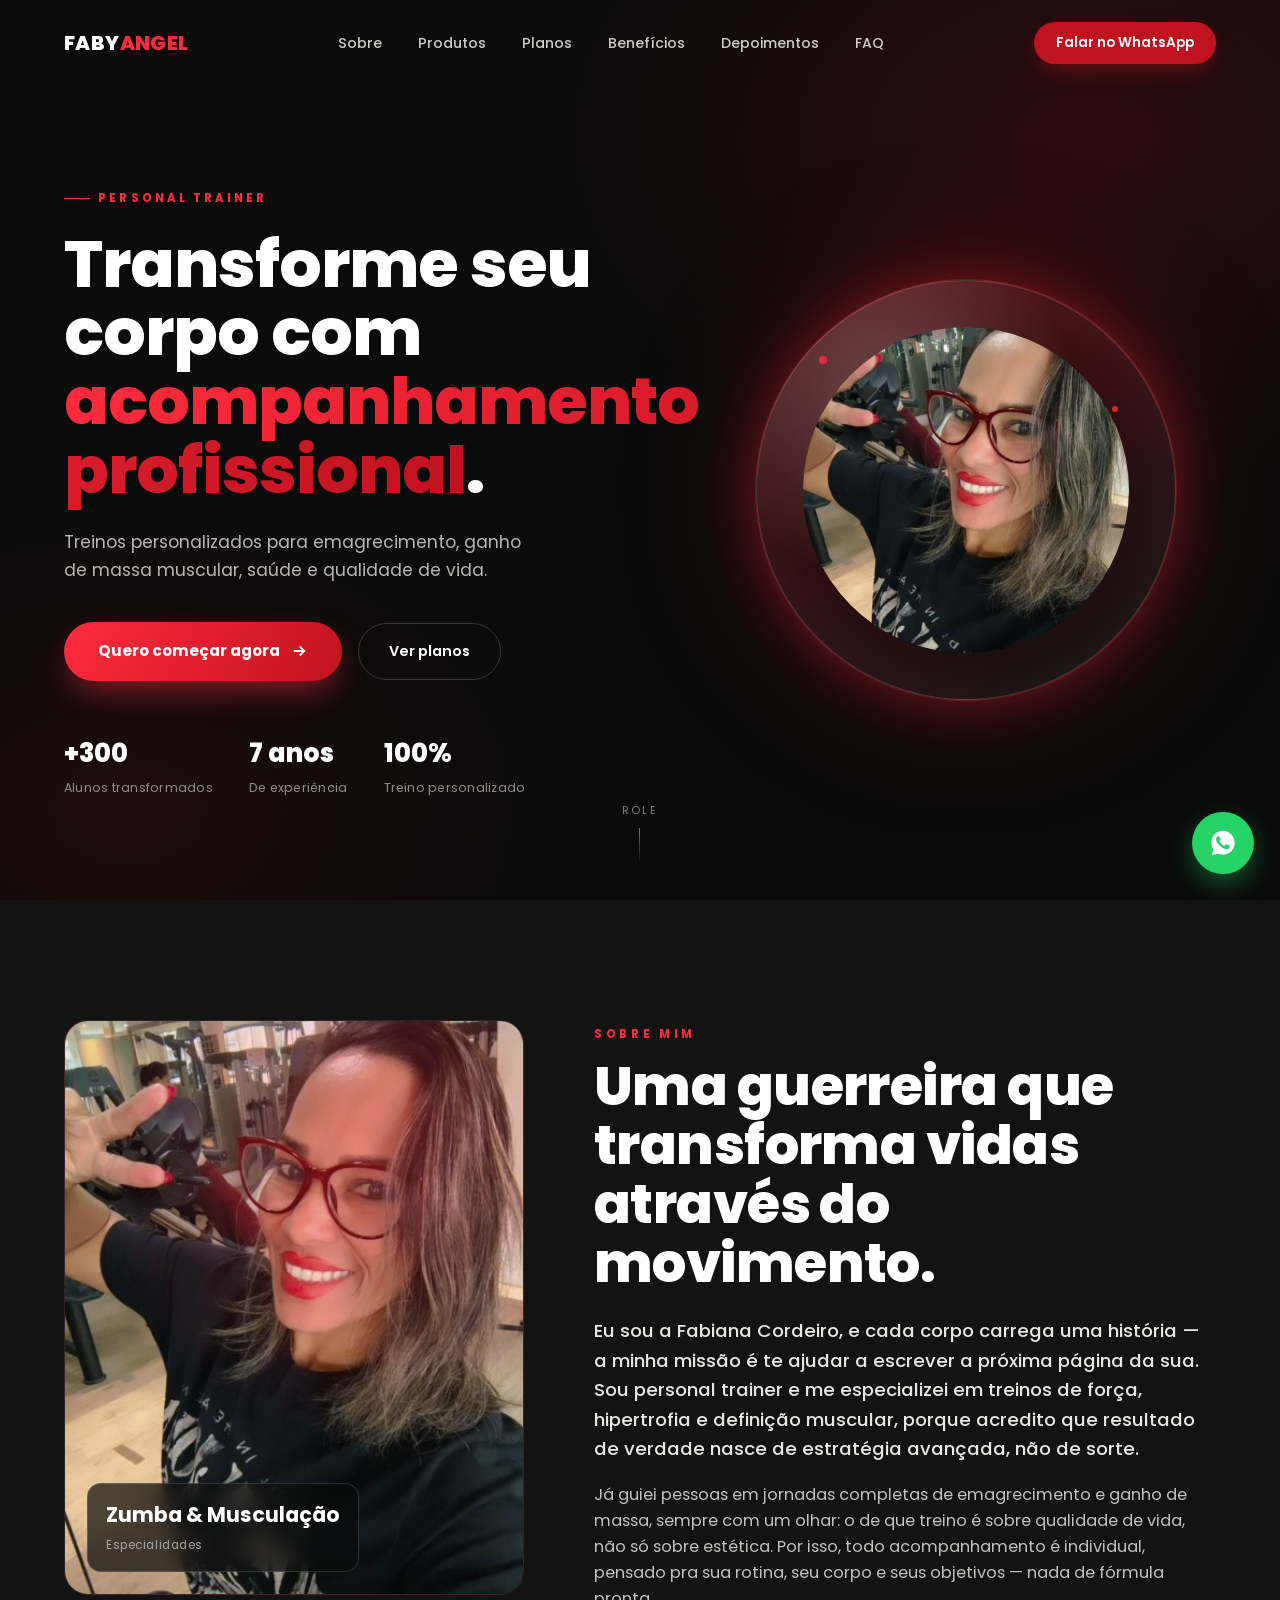
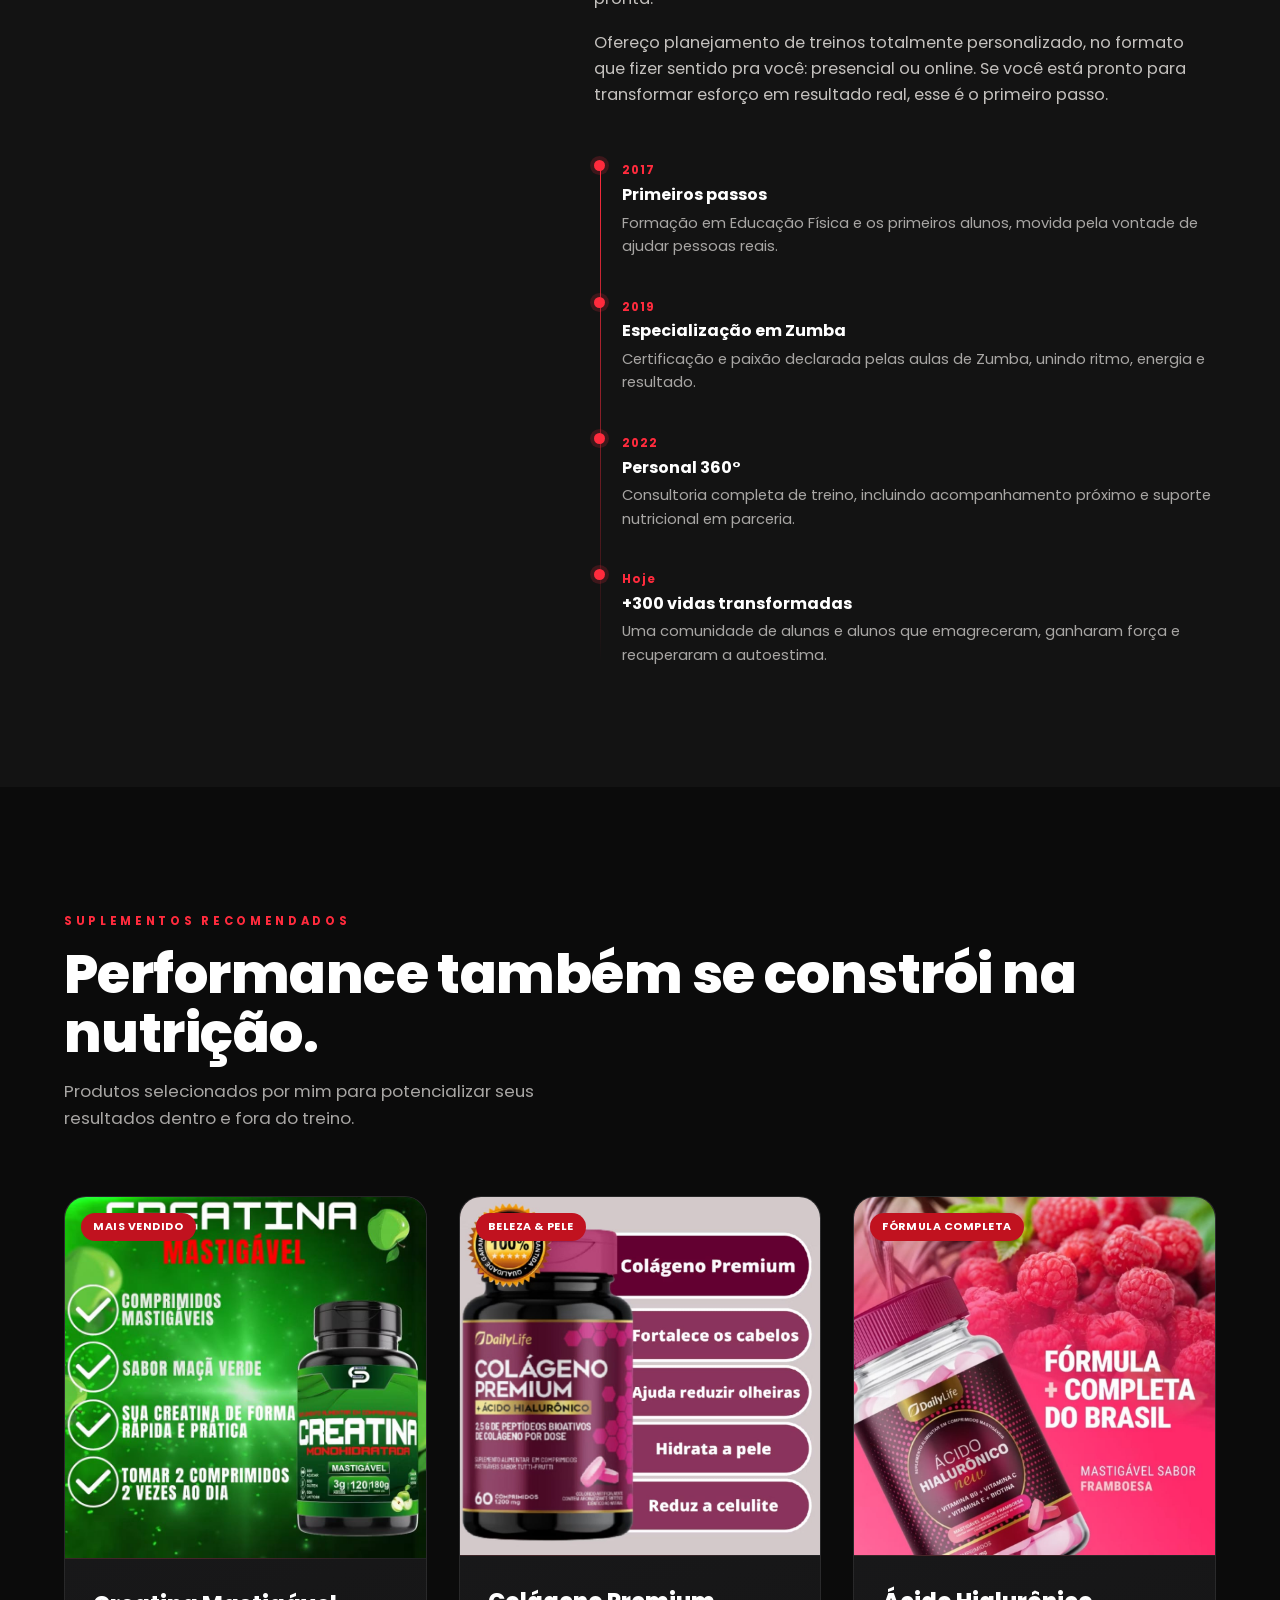
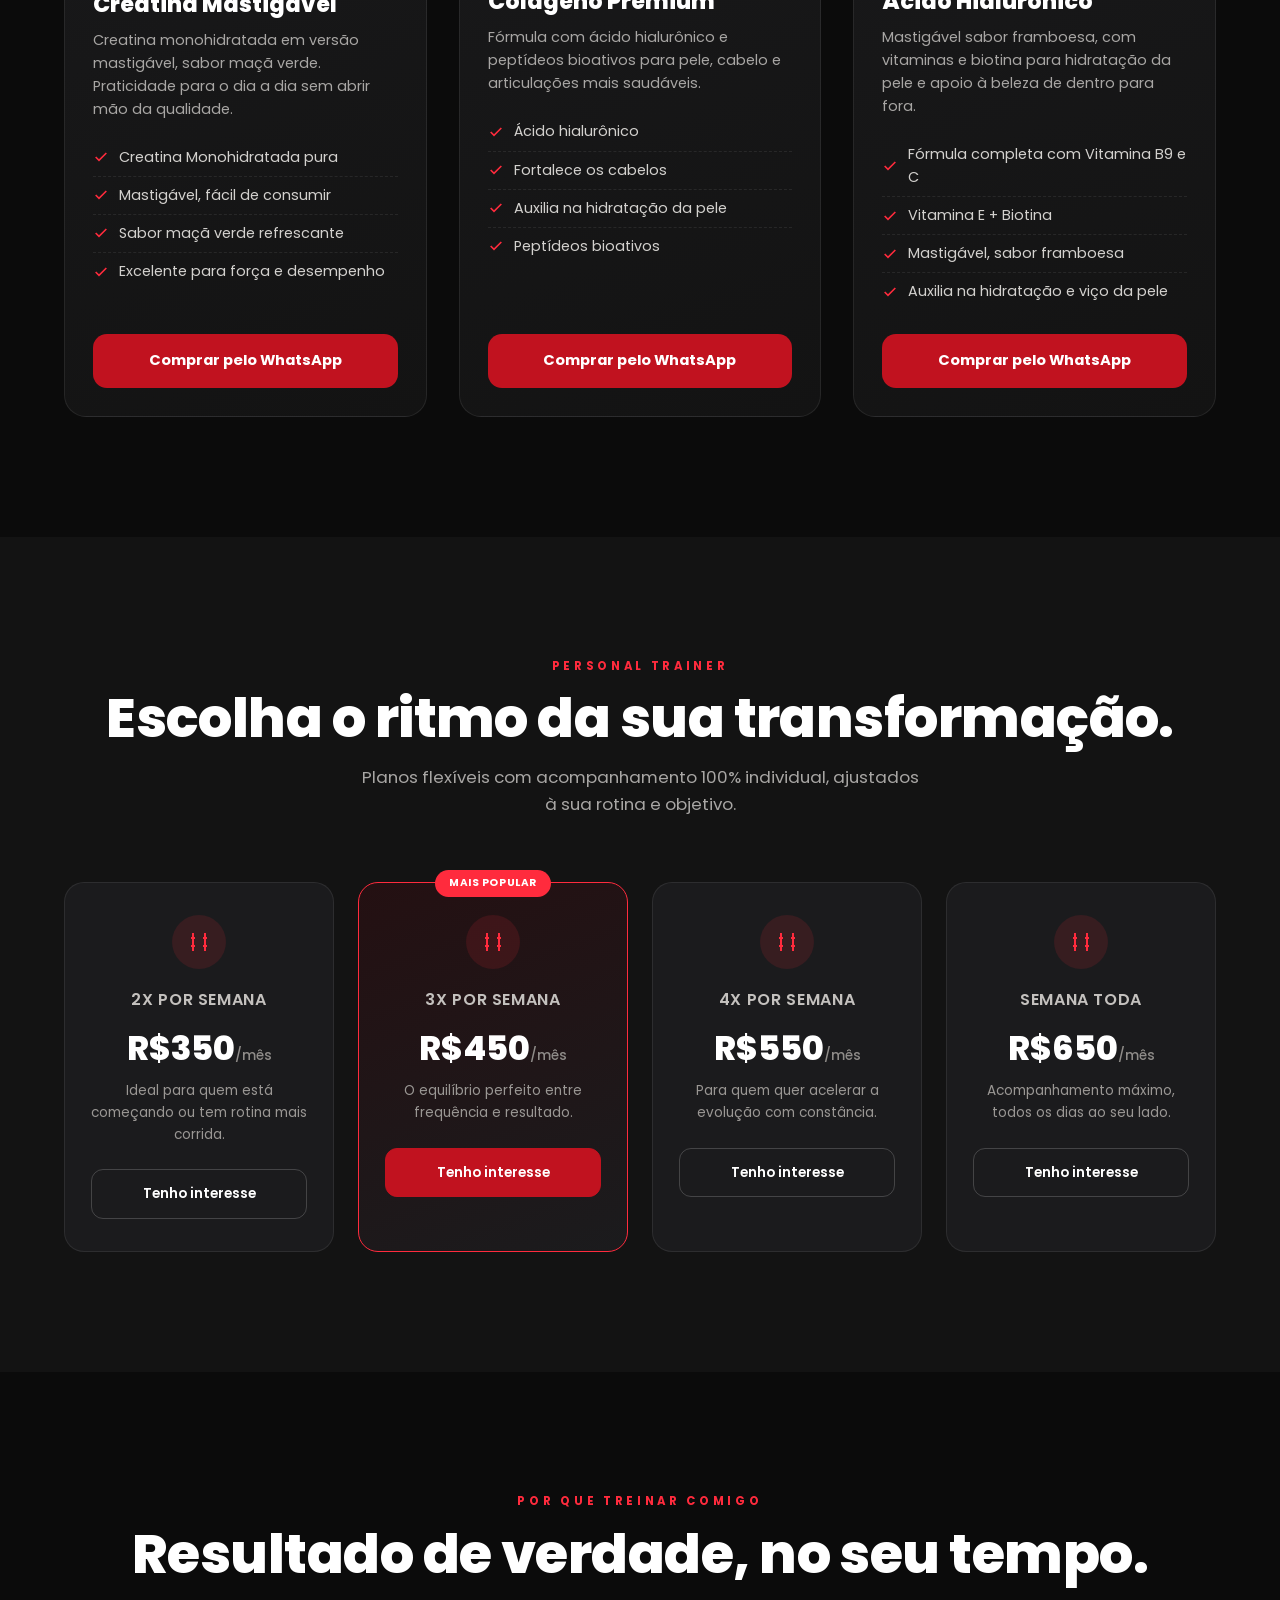
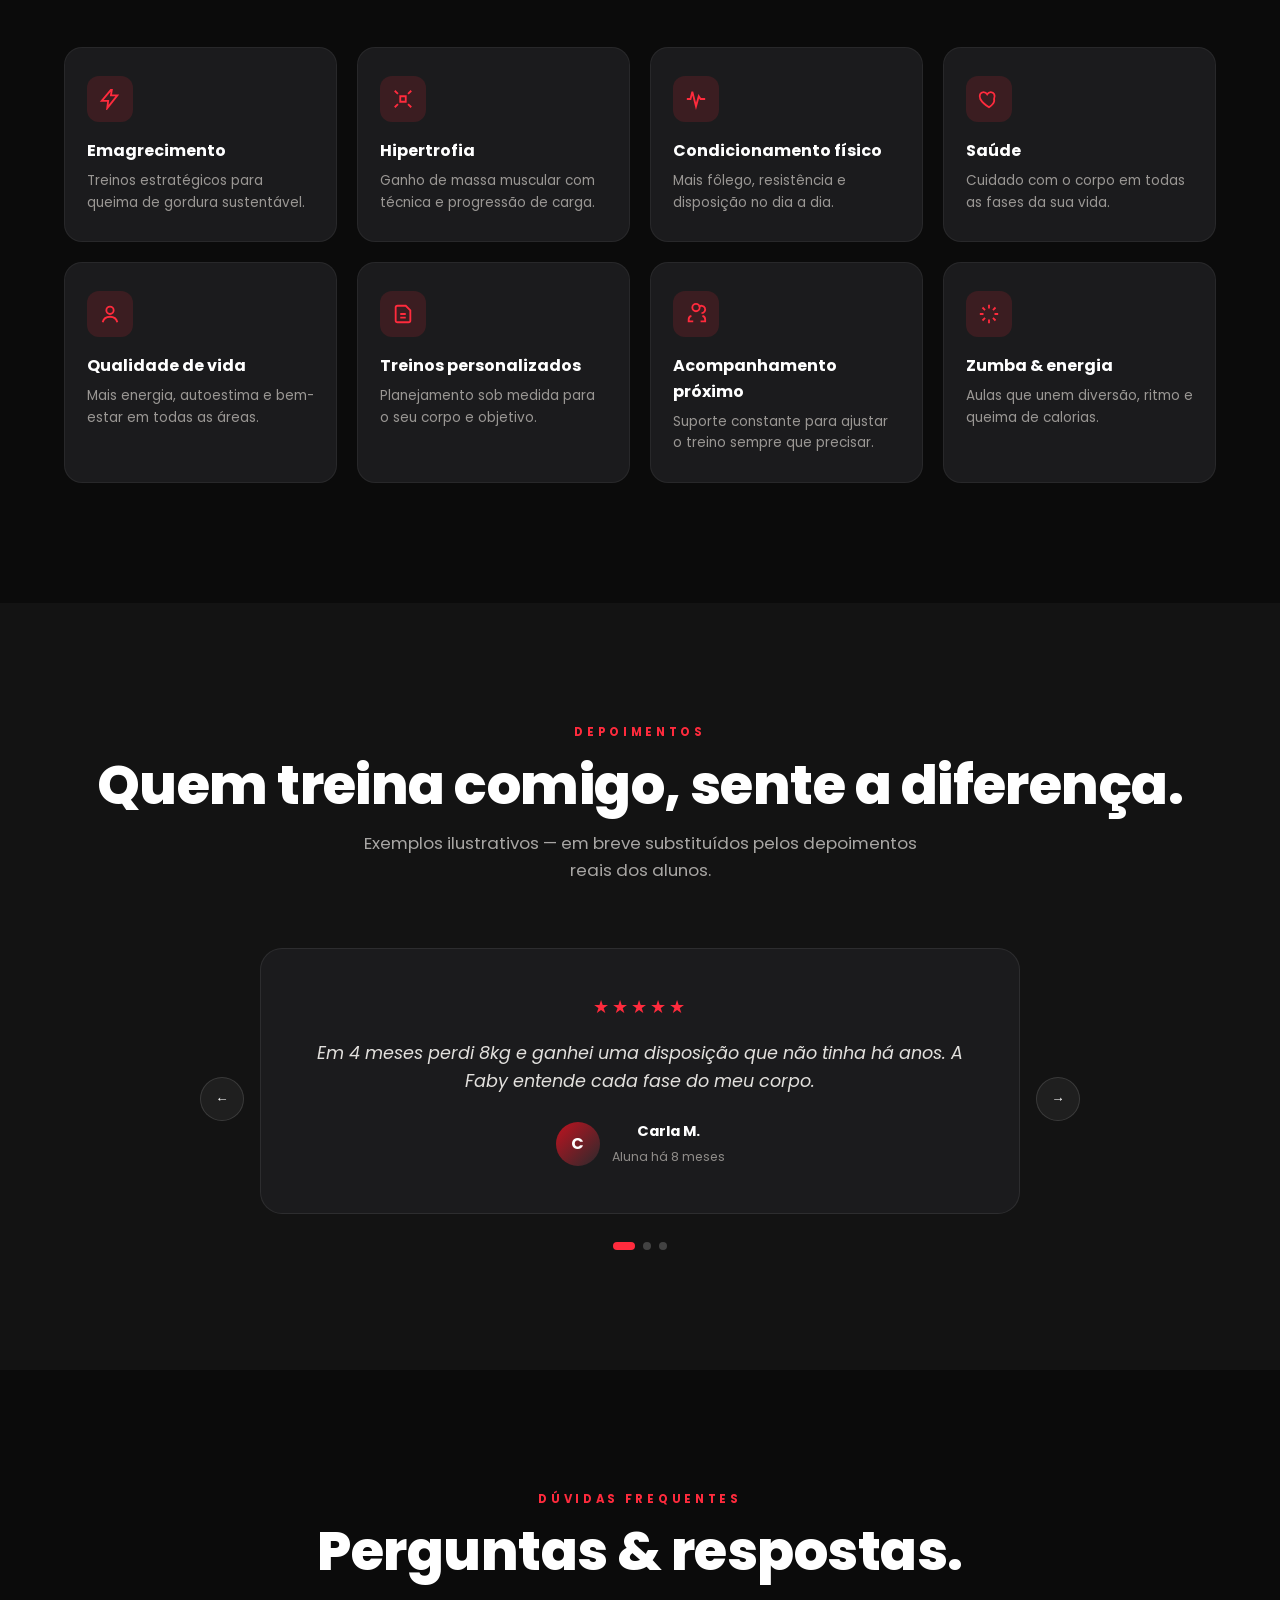
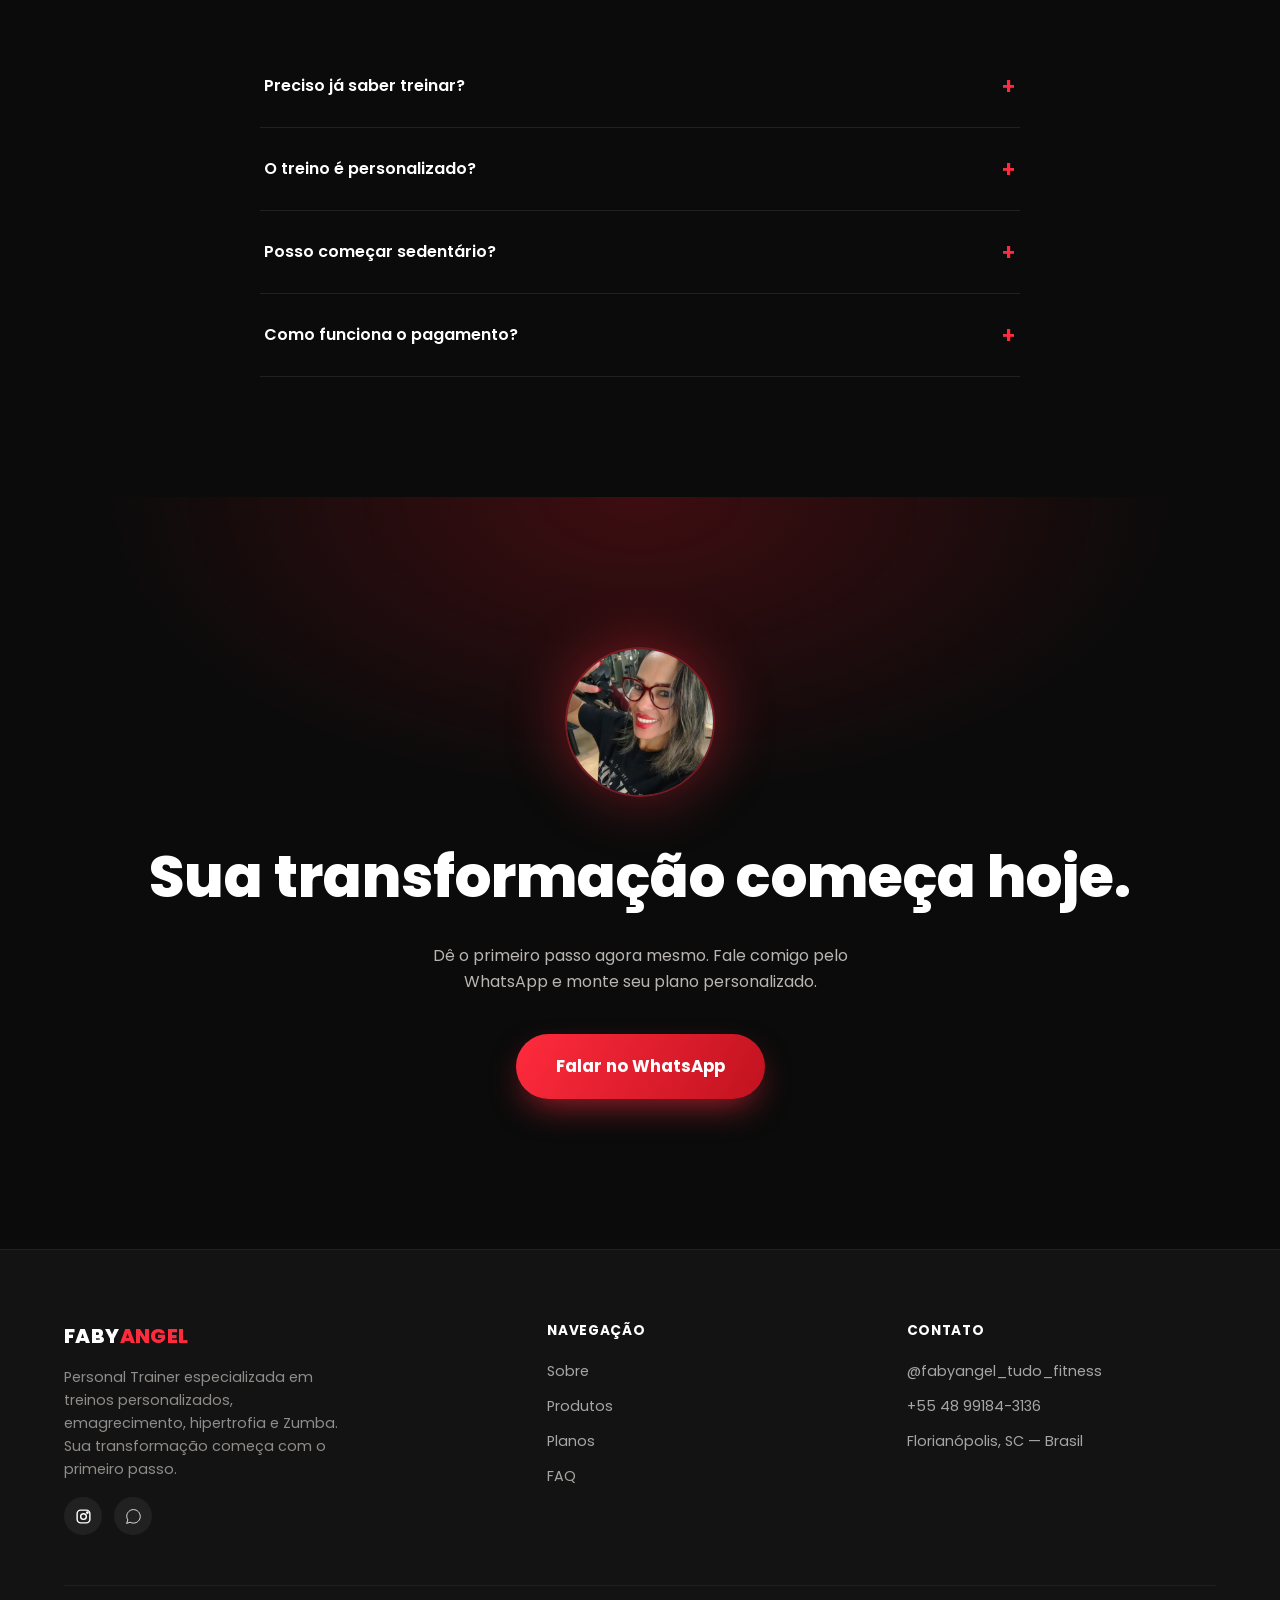
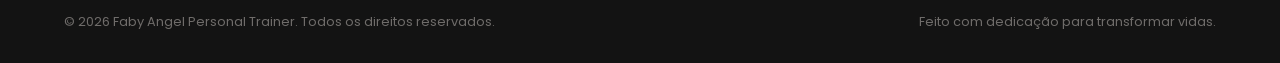
==== index.html @ 3c7a9e15 "terceira versão" ====
<!DOCTYPE html>
<html lang="pt-BR">
<head>
<meta charset="UTF-8">
<meta name="viewport" content="width=device-width, initial-scale=1.0">
<title>Faby Angel | Personal Trainer — Transforme seu corpo, transforme sua vida</title>
<meta name="description" content="Treinos personalizados para emagrecimento, hipertrofia, saúde e qualidade de vida com a Personal Trainer Faby Angel. Agende agora pelo WhatsApp.">

<!-- Open Graph -->
<meta property="og:type" content="website">
<meta property="og:title" content="Faby Angel | Personal Trainer">
<meta property="og:description" content="Treinos personalizados para emagrecimento, hipertrofia, saúde e qualidade de vida. Agende agora pelo WhatsApp.">
<meta property="og:image" content="">
<meta property="og:locale" content="pt_BR">

<!-- Schema.org -->
<script type="application/ld+json">
{
  "@context": "https://schema.org",
  "@type": "ExerciseGym",
  "name": "Faby Angel Personal Trainer",
  "description": "Treinos personalizados para emagrecimento, ganho de massa muscular, saúde e qualidade de vida.",
  "sameAs": ["https://www.instagram.com/fabyangel_tudo_fitness"],
  "telephone": "+5548991843136"
}
</script>

<link rel="preconnect" href="https://fonts.googleapis.com">
<link rel="preconnect" href="https://fonts.gstatic.com" crossorigin>
<link href="https://fonts.googleapis.com/css2?family=Poppins:ital,wght@0,300;0,400;0,500;0,600;0,700;0,800;0,900;1,600&display=swap" rel="stylesheet">

<link rel="stylesheet" href="style.css">
</head>
<body>

<div id="preloader">
  <div class="pre-mark">FABY<span>ANGEL</span></div>
  <div class="pre-bar"><i></i></div>
</div>

<header id="siteHeader">
  <div class="container">
    <nav>
      <a href="#home" class="logo">FABY<span>ANGEL</span></a>
      <div class="nav-links">
        <a href="#sobre">Sobre</a>
        <a href="#produtos">Produtos</a>
        <a href="#planos">Planos</a>
        <a href="#beneficios">Benefícios</a>
        <a href="#depoimentos">Depoimentos</a>
        <a href="#faq">FAQ</a>
      </div>
      <a href="#" class="nav-cta wa-link">Falar no WhatsApp</a>
      <button class="burger" id="burgerBtn"><div></div><div></div><div></div></button>
    </nav>
  </div>
</header>

<div class="menu-overlay" id="menuOverlay"></div>
<div class="mobile-menu" id="mobileMenu">
  <a href="#sobre">Sobre</a>
  <a href="#produtos">Produtos</a>
  <a href="#planos">Planos</a>
  <a href="#beneficios">Benefícios</a>
  <a href="#depoimentos">Depoimentos</a>
  <a href="#faq">FAQ</a>
  <a href="#" class="nav-cta wa-link" style="text-align:center;">Falar no WhatsApp</a>
</div>

<!-- HERO -->
<section class="hero" id="home">
  <div class="container hero-grid">
    <div>
      <span class="hero-eyebrow">Personal Trainer</span>
      <h1>Transforme seu corpo com <em>acompanhamento profissional</em>.</h1>
      <p class="lead">Treinos personalizados para emagrecimento, ganho de massa muscular, saúde e qualidade de vida.</p>
      <div class="hero-actions">
        <a href="#" class="btn-primary wa-link">
          Quero começar agora
          <svg width="18" height="18" viewBox="0 0 24 24" fill="none" stroke="currentColor" stroke-width="2.4"><path d="M5 12h14M13 6l6 6-6 6"/></svg>
        </a>
        <a href="#planos" class="btn-ghost">Ver planos</a>
      </div>
      <div class="hero-stats">
        <div><b>+300</b><span>Alunos transformados</span></div>
        <div><b>7 anos</b><span>De experiência</span></div>
        <div><b>100%</b><span>Treino personalizado</span></div>
      </div>
    </div>
    <div class="orb-wrap">
      <div class="orb" id="orb">
        <div class="orb-inner">
          <img src="images/fabyana-foto.png" alt="Faby Angel - Personal Trainer" class="orb-photo">
        </div>
        <div class="orb-particle" style="width:8px;height:8px;top:18%;left:15%;animation-delay:.2s;"></div>
        <div class="orb-particle" style="width:5px;height:5px;top:70%;left:80%;animation-delay:1s;"></div>
        <div class="orb-particle" style="width:6px;height:6px;top:30%;left:85%;animation-delay:1.8s;"></div>
      </div>
    </div>
  </div>
  <div class="scroll-cue"><span>Role</span><i></i></div>
</section>

<!-- SOBRE -->
<section class="about section" id="sobre">
  <div class="container about-grid">
    <div class="reveal">
      <div class="about-photo">
        <img src="images/fabyana-foto.png" alt="Faby Angel Personal Trainer" class="about-photo-img">
        <div class="about-badge"><b>Zumba & Musculação</b><span>Especialidades</span></div>
      </div>
    </div>
    <div class="reveal">
      <span class="eyebrow">Sobre mim</span>
      <h2 class="section-title" style="margin-bottom:24px;">Uma guerreira que transforma vidas através do movimento.</h2>
      <div class="about-text">
        <p>Eu sou a Fabiana Cordeiro, e cada corpo carrega uma história — a minha missão é te ajudar a escrever a próxima página da sua. Sou personal trainer e me especializei em treinos de força, hipertrofia e definição muscular, porque acredito que resultado de verdade nasce de estratégia avançada, não de sorte.</p>
        <p>Já guiei pessoas em jornadas completas de emagrecimento e ganho de massa, sempre com um olhar: o de que treino é sobre qualidade de vida, não só sobre estética. Por isso, todo acompanhamento é individual, pensado pra sua rotina, seu corpo e seus objetivos — nada de fórmula pronta.</p>
        <p>Ofereço planejamento de treinos totalmente personalizado, no formato que fizer sentido pra você: presencial ou online. Se você está pronto para transformar esforço em resultado real, esse é o primeiro passo.</p>
      </div>
      <div class="timeline">
        <div class="tl-item">
          <span class="tl-year">2017</span>
          <h4>Primeiros passos</h4>
          <p>Formação em Educação Física e os primeiros alunos, movida pela vontade de ajudar pessoas reais.</p>
        </div>
        <div class="tl-item">
          <span class="tl-year">2019</span>
          <h4>Especialização em Zumba</h4>
          <p>Certificação e paixão declarada pelas aulas de Zumba, unindo ritmo, energia e resultado.</p>
        </div>
        <div class="tl-item">
          <span class="tl-year">2022</span>
          <h4>Personal 360°</h4>
          <p>Consultoria completa de treino, incluindo acompanhamento próximo e suporte nutricional em parceria.</p>
        </div>
        <div class="tl-item">
          <span class="tl-year">Hoje</span>
          <h4>+300 vidas transformadas</h4>
          <p>Uma comunidade de alunas e alunos que emagreceram, ganharam força e recuperaram a autoestima.</p>
        </div>
      </div>
    </div>
  </div>
</section>

<!-- PRODUTOS -->
<section class="section" id="produtos">
  <div class="container">
    <div class="section-head reveal">
      <span class="eyebrow">Suplementos recomendados</span>
      <h2 class="section-title">Performance também se constrói na nutrição.</h2>
      <p class="section-sub">Produtos selecionados por mim para potencializar seus resultados dentro e fora do treino.</p>
    </div>
    <div class="products-grid">
      <div class="product-card reveal">
        <div class="product-media">
          <span class="product-tag">Mais vendido</span>
          <img src="images/creatina-mastigavel.jpg" alt="Creatina Mastigável sabor maçã verde" loading="lazy">
        </div>
        <div class="product-body">
          <h3>Creatina Mastigável</h3>
          <p class="desc">Creatina monohidratada em versão mastigável, sabor maçã verde. Praticidade para o dia a dia sem abrir mão da qualidade.</p>
          <ul class="benefit-list">
            <li><svg viewBox="0 0 24 24" fill="none" stroke-width="2.4"><path d="M20 6L9 17l-5-5"/></svg>Creatina Monohidratada pura</li>
            <li><svg viewBox="0 0 24 24" fill="none" stroke-width="2.4"><path d="M20 6L9 17l-5-5"/></svg>Mastigável, fácil de consumir</li>
            <li><svg viewBox="0 0 24 24" fill="none" stroke-width="2.4"><path d="M20 6L9 17l-5-5"/></svg>Sabor maçã verde refrescante</li>
            <li><svg viewBox="0 0 24 24" fill="none" stroke-width="2.4"><path d="M20 6L9 17l-5-5"/></svg>Excelente para força e desempenho</li>
          </ul>
          <a href="#" class="btn-block wa-link" data-msg="Olá! Gostaria de comprar a Creatina Mastigável. Pode me informar o valor?">Comprar pelo WhatsApp</a>
        </div>
      </div>
      <div class="product-card reveal">
        <div class="product-media">
          <span class="product-tag">Beleza & Pele</span>
          <img src="images/colageno-premium.jpg" alt="Colágeno Premium com ácido hialurônico" loading="lazy">
        </div>
        <div class="product-body">
          <h3>Colágeno Premium</h3>
          <p class="desc">Fórmula com ácido hialurônico e peptídeos bioativos para pele, cabelo e articulações mais saudáveis.</p>
          <ul class="benefit-list">
            <li><svg viewBox="0 0 24 24" fill="none" stroke-width="2.4"><path d="M20 6L9 17l-5-5"/></svg>Ácido hialurônico</li>
            <li><svg viewBox="0 0 24 24" fill="none" stroke-width="2.4"><path d="M20 6L9 17l-5-5"/></svg>Fortalece os cabelos</li>
            <li><svg viewBox="0 0 24 24" fill="none" stroke-width="2.4"><path d="M20 6L9 17l-5-5"/></svg>Auxilia na hidratação da pele</li>
            <li><svg viewBox="0 0 24 24" fill="none" stroke-width="2.4"><path d="M20 6L9 17l-5-5"/></svg>Peptídeos bioativos</li>
          </ul>
          <a href="#" class="btn-block wa-link" data-msg="Olá! Gostaria de comprar o Colágeno Premium. Pode me informar o valor?">Comprar pelo WhatsApp</a>
        </div>
      </div>
      <div class="product-card reveal">
        <div class="product-media">
          <span class="product-tag">Fórmula completa</span>
          <img src="images/acido-hialuronico.png" alt="Ácido Hialurônico mastigável sabor framboesa" loading="lazy">
        </div>
        <div class="product-body">
          <h3>Ácido Hialurônico</h3>
          <p class="desc">Mastigável sabor framboesa, com vitaminas e biotina para hidratação da pele e apoio à beleza de dentro para fora.</p>
          <ul class="benefit-list">
            <li><svg viewBox="0 0 24 24" fill="none" stroke-width="2.4"><path d="M20 6L9 17l-5-5"/></svg>Fórmula completa com Vitamina B9 e C</li>
            <li><svg viewBox="0 0 24 24" fill="none" stroke-width="2.4"><path d="M20 6L9 17l-5-5"/></svg>Vitamina E + Biotina</li>
            <li><svg viewBox="0 0 24 24" fill="none" stroke-width="2.4"><path d="M20 6L9 17l-5-5"/></svg>Mastigável, sabor framboesa</li>
            <li><svg viewBox="0 0 24 24" fill="none" stroke-width="2.4"><path d="M20 6L9 17l-5-5"/></svg>Auxilia na hidratação e viço da pele</li>
          </ul>
          <a href="#" class="btn-block wa-link" data-msg="Olá! Gostaria de comprar o Ácido Hialurônico. Pode me informar o valor?">Comprar pelo WhatsApp</a>
        </div>
      </div>
    </div>
  </div>
</section>

<!-- PLANOS -->
<section class="plans section" id="planos">
  <div class="container">
    <div class="section-head center reveal">
      <span class="eyebrow">Personal Trainer</span>
      <h2 class="section-title">Escolha o ritmo da sua transformação.</h2>
      <p class="section-sub">Planos flexíveis com acompanhamento 100% individual, ajustados à sua rotina e objetivo.</p>
    </div>
    <div class="plans-grid">
      <div class="plan-card reveal">
        <div class="plan-icon"><svg viewBox="0 0 24 24" fill="none" stroke-width="2"><path d="M6 3v18M18 3v18M4 8h4M4 16h4M16 8h4M16 16h4"/></svg></div>
        <h4>2x por semana</h4>
        <div class="plan-price">R$350<span>/mês</span></div>
        <p class="plan-desc">Ideal para quem está começando ou tem rotina mais corrida.</p>
        <a href="#" class="plan-btn wa-link" data-msg="Olá! Gostaria de saber mais sobre o plano de Personal 2x por semana.">Tenho interesse</a>
      </div>
      <div class="plan-card featured reveal">
        <span class="plan-badge">Mais popular</span>
        <div class="plan-icon"><svg viewBox="0 0 24 24" fill="none" stroke-width="2"><path d="M6 3v18M18 3v18M4 8h4M4 16h4M16 8h4M16 16h4"/></svg></div>
        <h4>3x por semana</h4>
        <div class="plan-price">R$450<span>/mês</span></div>
        <p class="plan-desc">O equilíbrio perfeito entre frequência e resultado.</p>
        <a href="#" class="plan-btn wa-link" data-msg="Olá! Gostaria de saber mais sobre o plano de Personal 3x por semana.">Tenho interesse</a>
      </div>
      <div class="plan-card reveal">
        <div class="plan-icon"><svg viewBox="0 0 24 24" fill="none" stroke-width="2"><path d="M6 3v18M18 3v18M4 8h4M4 16h4M16 8h4M16 16h4"/></svg></div>
        <h4>4x por semana</h4>
        <div class="plan-price">R$550<span>/mês</span></div>
        <p class="plan-desc">Para quem quer acelerar a evolução com constância.</p>
        <a href="#" class="plan-btn wa-link" data-msg="Olá! Gostaria de saber mais sobre o plano de Personal 4x por semana.">Tenho interesse</a>
      </div>
      <div class="plan-card reveal">
        <div class="plan-icon"><svg viewBox="0 0 24 24" fill="none" stroke-width="2"><path d="M6 3v18M18 3v18M4 8h4M4 16h4M16 8h4M16 16h4"/></svg></div>
        <h4>Semana toda</h4>
        <div class="plan-price">R$650<span>/mês</span></div>
        <p class="plan-desc">Acompanhamento máximo, todos os dias ao seu lado.</p>
        <a href="#" class="plan-btn wa-link" data-msg="Olá! Gostaria de saber mais sobre o plano de Personal para a semana toda.">Tenho interesse</a>
      </div>
    </div>
  </div>
</section>

<!-- BENEFICIOS -->
<section class="section" id="beneficios">
  <div class="container">
    <div class="section-head center reveal">
      <span class="eyebrow">Por que treinar comigo</span>
      <h2 class="section-title">Resultado de verdade, no seu tempo.</h2>
    </div>
    <div class="benefits-grid">
      <div class="benefit-tile reveal">
        <div class="ic"><svg viewBox="0 0 24 24" fill="none" stroke-width="2"><path d="M13 2 3 14h7l-1 8 11-14h-7l1-6Z"/></svg></div>
        <h4>Emagrecimento</h4>
        <p>Treinos estratégicos para queima de gordura sustentável.</p>
      </div>
      <div class="benefit-tile reveal">
        <div class="ic"><svg viewBox="0 0 24 24" fill="none" stroke-width="2"><path d="M6.5 6.5 3 3M17.5 6.5 21 3M6.5 17.5 3 21M17.5 17.5 21 21M9 9h6v6H9z"/></svg></div>
        <h4>Hipertrofia</h4>
        <p>Ganho de massa muscular com técnica e progressão de carga.</p>
      </div>
      <div class="benefit-tile reveal">
        <div class="ic"><svg viewBox="0 0 24 24" fill="none" stroke-width="2"><path d="M2 12h4l2-8 4 16 3-11 2 3h5"/></svg></div>
        <h4>Condicionamento físico</h4>
        <p>Mais fôlego, resistência e disposição no dia a dia.</p>
      </div>
      <div class="benefit-tile reveal">
        <div class="ic"><svg viewBox="0 0 24 24" fill="none" stroke-width="2"><path d="M12 21s-7-4.35-9.5-9C.8 8.1 2.6 4.5 6 4.5c2 0 3.3 1.2 4 2.3.7-1.1 2-2.3 4-2.3 3.4 0 5.2 3.6 3.5 7.5C19 16.65 12 21 12 21Z"/></svg></div>
        <h4>Saúde</h4>
        <p>Cuidado com o corpo em todas as fases da sua vida.</p>
      </div>
      <div class="benefit-tile reveal">
        <div class="ic"><svg viewBox="0 0 24 24" fill="none" stroke-width="2"><circle cx="12" cy="8" r="4"/><path d="M4 21c1-4 4-6 8-6s7 2 8 6"/></svg></div>
        <h4>Qualidade de vida</h4>
        <p>Mais energia, autoestima e bem-estar em todas as áreas.</p>
      </div>
      <div class="benefit-tile reveal">
        <div class="ic"><svg viewBox="0 0 24 24" fill="none" stroke-width="2"><path d="M4 19V5a2 2 0 0 1 2-2h9l5 5v11a2 2 0 0 1-2 2H6a2 2 0 0 1-2-2Z"/><path d="M9 12h6M9 16h6"/></svg></div>
        <h4>Treinos personalizados</h4>
        <p>Planejamento sob medida para o seu corpo e objetivo.</p>
      </div>
      <div class="benefit-tile reveal">
        <div class="ic"><svg viewBox="0 0 24 24" fill="none" stroke-width="2"><path d="M17 20h5v-2a4 4 0 0 0-3-3.87M9 20H4v-2a4 4 0 0 1 3-3.87m5-5.13a4 4 0 1 0 0-8 4 4 0 0 0 0 8Zm6 2a4 4 0 1 0-3-6.65"/></svg></div>
        <h4>Acompanhamento próximo</h4>
        <p>Suporte constante para ajustar o treino sempre que precisar.</p>
      </div>
      <div class="benefit-tile reveal">
        <div class="ic"><svg viewBox="0 0 24 24" fill="none" stroke-width="2"><path d="M12 2v4M12 18v4M4.9 4.9l2.8 2.8M16.3 16.3l2.8 2.8M2 12h4M18 12h4M4.9 19.1l2.8-2.8M16.3 7.7l2.8-2.8"/></svg></div>
        <h4>Zumba & energia</h4>
        <p>Aulas que unem diversão, ritmo e queima de calorias.</p>
      </div>
    </div>
  </div>
</section>

<!-- DEPOIMENTOS -->
<section class="testi section" id="depoimentos">
  <div class="container">
    <div class="section-head center reveal">
      <span class="eyebrow">Depoimentos</span>
      <h2 class="section-title">Quem treina comigo, sente a diferença.</h2>
      <p class="section-sub">Exemplos ilustrativos — em breve substituídos pelos depoimentos reais dos alunos.</p>
    </div>
    <div class="testi-track-wrap reveal">
      <button class="testi-arrow prev" id="testiPrev">&#8592;</button>
      <button class="testi-arrow next" id="testiNext">&#8594;</button>
      <div class="testi-slide active">
        <div class="testi-stars">★★★★★</div>
        <p class="quote">Em 4 meses perdi 8kg e ganhei uma disposição que não tinha há anos. A Faby entende cada fase do meu corpo.</p>
        <div class="testi-author">
          <div class="testi-avatar">C</div>
          <div><b>Carla M.</b><span>Aluna há 8 meses</span></div>
        </div>
      </div>
      <div class="testi-slide">
        <div class="testi-stars">★★★★★</div>
        <p class="quote">As aulas de Zumba mudaram minha relação com o exercício. Hoje treinar é a melhor parte do meu dia.</p>
        <div class="testi-author">
          <div class="testi-avatar">J</div>
          <div><b>Juliana R.</b><span>Aluna há 1 ano</span></div>
        </div>
      </div>
      <div class="testi-slide">
        <div class="testi-stars">★★★★★</div>
        <p class="quote">Comecei sedentário e com receio de me machucar. O acompanhamento próximo fez toda a diferença.</p>
        <div class="testi-author">
          <div class="testi-avatar">R</div>
          <div><b>Rodrigo P.</b><span>Aluno há 5 meses</span></div>
        </div>
      </div>
      <div class="testi-dots" id="testiDots"></div>
    </div>
  </div>
</section>

<!-- FAQ -->
<section class="section" id="faq">
  <div class="container">
    <div class="section-head center reveal">
      <span class="eyebrow">Dúvidas frequentes</span>
      <h2 class="section-title">Perguntas & respostas.</h2>
    </div>
    <div class="faq-list reveal">
      <div class="faq-item">
        <button class="faq-q">Preciso já saber treinar? <span class="plus">+</span></button>
        <div class="faq-a"><p>Não! Todo treino é ensinado e ajustado durante as sessões, do zero até o avançado, no seu ritmo.</p></div>
      </div>
      <div class="faq-item">
        <button class="faq-q">O treino é personalizado? <span class="plus">+</span></button>
        <div class="faq-a"><p>Sim, cada plano é montado de acordo com seu objetivo, seu histórico de saúde e sua rotina.</p></div>
      </div>
      <div class="faq-item">
        <button class="faq-q">Posso começar sedentário? <span class="plus">+</span></button>
        <div class="faq-a"><p>Com certeza. A progressão é feita com segurança, respeitando seu ponto de partida e sua evolução.</p></div>
      </div>
      <div class="faq-item">
        <button class="faq-q">Como funciona o pagamento? <span class="plus">+</span></button>
        <div class="faq-a"><p>O pagamento é mensal, combinado diretamente comigo pelo WhatsApp, com total flexibilidade.</p></div>
      </div>
    </div>
  </div>
</section>

<!-- CTA FINAL -->
<section class="final-cta">
  <div class="container">
    <div class="final-photo reveal"><img src="images/fabyana-foto.png" alt="Faby Angel" class="final-photo-img"></div>
    <h2 class="reveal">Sua transformação começa hoje.</h2>
    <p class="reveal">Dê o primeiro passo agora mesmo. Fale comigo pelo WhatsApp e monte seu plano personalizado.</p>
    <a href="#" class="btn-primary wa-link reveal" data-msg="Olá! Gostaria de começar meus treinos." style="font-size:1.05rem;padding:19px 40px;">Falar no WhatsApp</a>
  </div>
</section>

<!-- FOOTER -->
<footer>
  <div class="container">
    <div class="footer-grid">
      <div class="footer-brand">
        <a href="#home" class="logo">FABY<span>ANGEL</span></a>
        <p>Personal Trainer especializada em treinos personalizados, emagrecimento, hipertrofia e Zumba. Sua transformação começa com o primeiro passo.</p>
        <div class="footer-social">
          <a href="https://www.instagram.com/fabyangel_tudo_fitness" target="_blank" rel="noopener" aria-label="Instagram">
            <svg viewBox="0 0 24 24" fill="none" stroke-width="2"><rect x="3" y="3" width="18" height="18" rx="5"/><circle cx="12" cy="12" r="4"/><circle cx="17.5" cy="6.5" r="1"/></svg>
          </a>
          <a href="#" class="wa-link" aria-label="WhatsApp">
            <svg viewBox="0 0 32 32" fill="currentColor" stroke="none"><path d="M16 3C9 3 3.3 8.6 3.3 15.5c0 2.6.8 5 2.1 7L3 29l6.7-2.2c1.9 1 4.1 1.6 6.3 1.6 7 0 12.7-5.6 12.7-12.5S23 3 16 3z" fill="none" stroke="#fff" stroke-width="1.6"/></svg>
          </a>
        </div>
      </div>
      <div class="footer-col">
        <h5>Navegação</h5>
        <a href="#sobre">Sobre</a>
        <a href="#produtos">Produtos</a>
        <a href="#planos">Planos</a>
        <a href="#faq">FAQ</a>
      </div>
      <div class="footer-col">
        <h5>Contato</h5>
        <a href="https://www.instagram.com/fabyangel_tudo_fitness" target="_blank" rel="noopener">@fabyangel_tudo_fitness</a>
        <a href="#" class="wa-link">+55 48 99184-3136</a>
        <p>Florianópolis, SC — Brasil</p>
      </div>
    </div>
    <div class="footer-bottom">
      <span>© <span id="year"></span> Faby Angel Personal Trainer. Todos os direitos reservados.</span>
      <span>Feito com dedicação para transformar vidas.</span>
    </div>
  </div>
</footer>

<a href="#" class="wa-float wa-link" aria-label="WhatsApp">
  <svg viewBox="0 0 32 32"><path d="M16.001 3C9.096 3 3.5 8.596 3.5 15.5c0 2.657.83 5.122 2.243 7.147L4 29l6.53-1.71a12.44 12.44 0 0 0 5.47 1.28c6.905 0 12.5-5.596 12.5-12.5S22.906 3 16.001 3Zm7.36 17.66c-.31.87-1.53 1.6-2.5 1.8-.66.14-1.52.25-4.42-.95-3.71-1.54-6.1-5.29-6.28-5.54-.18-.24-1.5-2-1.5-3.8s.94-2.68 1.28-3.05c.31-.34.68-.42.9-.42h.65c.21 0 .49-.08.76.58.31.75 1.05 2.6 1.14 2.78.09.19.15.4.03.65-.12.24-.18.4-.36.62-.18.21-.38.47-.55.63-.18.18-.37.37-.16.72.21.35.93 1.53 2 2.47 1.37 1.22 2.53 1.6 2.88 1.78.35.18.55.15.76-.09.21-.24.9-1.05 1.14-1.41.24-.35.47-.29.79-.18.32.12 2.05.97 2.4 1.14.35.18.58.26.66.41.09.15.09.85-.22 1.72Z"/></svg>
</a>

<script src="script.js"></script>
</body>
</html>
---- style.css ----
:root{
  --red: #C1121F;
  --red-bright: #FF2B3D;
  --black: #0B0B0B;
  --black-2: #131313;
  --gray-dark: #1B1B1D;
  --gray-mid: #2A2A2D;
  --white: #FFFFFF;
  --off: #F4F1EF;
  --ease: cubic-bezier(.22,1,.36,1);
}
*{margin:0;padding:0;box-sizing:border-box;}
html{scroll-behavior:smooth;}
body{
  font-family:'Poppins',sans-serif;
  background:var(--black);
  color:var(--off);
  overflow-x:hidden;
  line-height:1.6;
}
@media (prefers-reduced-motion: reduce){
  *{animation-duration:0.001ms !important; animation-iteration-count:1 !important; transition-duration:0.001ms !important; scroll-behavior:auto !important;}
}
a{text-decoration:none;color:inherit;}
ul{list-style:none;}
img{max-width:100%;display:block;}
button{font-family:inherit;cursor:pointer;border:none;}
::selection{background:var(--red);color:#fff;}

.container{max-width:1200px;margin:0 auto;padding:0 24px;}
.eyebrow{
  font-size:.72rem;letter-spacing:.32em;text-transform:uppercase;
  color:var(--red-bright);font-weight:700;margin-bottom:14px;display:inline-block;
}
.section-title{
  font-size:clamp(2rem,4.5vw,3.4rem);
  font-weight:800;line-height:1.08;letter-spacing:-.01em;color:#fff;
}
.section-sub{color:#a8a6a4;font-size:1.05rem;max-width:560px;margin-top:16px;}
.section{padding:120px 0;position:relative;}
.section-head{margin-bottom:64px;}
.section-head.center{text-align:center;display:flex;flex-direction:column;align-items:center;}

/* ---------- Preloader ---------- */
#preloader{
  position:fixed;inset:0;background:var(--black);z-index:9999;
  display:flex;flex-direction:column;align-items:center;justify-content:center;gap:18px;
  transition:opacity .6s var(--ease), visibility .6s var(--ease);
}
#preloader.hide{opacity:0;visibility:hidden;pointer-events:none;}
.pre-mark{font-size:2rem;font-weight:900;letter-spacing:.05em;color:#fff;}
.pre-mark span{color:var(--red-bright);}
.pre-bar{width:180px;height:2px;background:var(--gray-mid);border-radius:2px;overflow:hidden;}
.pre-bar i{display:block;height:100%;width:0%;background:linear-gradient(90deg,var(--red),var(--red-bright));animation:load 1.4s var(--ease) forwards;}
@keyframes load{to{width:100%;}}

/* ---------- Nav ---------- */
header{
  position:fixed;top:0;left:0;right:0;z-index:1000;
  padding:22px 0;transition:all .4s var(--ease);
}
header.scrolled{
  padding:14px 0;background:rgba(11,11,11,.75);backdrop-filter:blur(16px) saturate(160%);
  border-bottom:1px solid rgba(255,255,255,.06);
}
nav{display:flex;align-items:center;justify-content:space-between;}
.logo{font-weight:800;font-size:1.25rem;letter-spacing:.02em;color:#fff;}
.logo span{color:var(--red-bright);}
.nav-links{display:flex;gap:36px;align-items:center;}
.nav-links a{
  font-size:.88rem;font-weight:500;color:#cfcdca;position:relative;transition:color .3s;
}
.nav-links a::after{
  content:'';position:absolute;left:0;bottom:-6px;width:0;height:1.5px;background:var(--red-bright);
  transition:width .3s var(--ease);
}
.nav-links a:hover{color:#fff;}
.nav-links a:hover::after{width:100%;}
.nav-cta{
  background:var(--red);color:#fff;padding:10px 22px;border-radius:100px;font-size:.85rem;font-weight:600;
  box-shadow:0 8px 24px -8px rgba(193,18,31,.7);transition:transform .3s var(--ease), box-shadow .3s;
}
.nav-cta:hover{transform:translateY(-2px);box-shadow:0 12px 30px -6px rgba(255,43,61,.8);}
.burger{display:none;flex-direction:column;gap:5px;background:none;}
.burger div{width:24px;height:2px;background:#fff;}
.mobile-menu{
  position:fixed;top:0;right:-100%;width:76%;max-width:320px;height:100vh;background:var(--black-2);
  z-index:1100;transition:right .45s var(--ease);padding:100px 32px;display:flex;flex-direction:column;gap:28px;
  border-left:1px solid rgba(255,255,255,.06);
}
.mobile-menu.open{right:0;}
.mobile-menu a{font-size:1.1rem;font-weight:600;color:#fff;}
.menu-overlay{position:fixed;inset:0;background:rgba(0,0,0,.6);z-index:1050;opacity:0;visibility:hidden;transition:.4s;}
.menu-overlay.open{opacity:1;visibility:visible;}

/* ---------- Hero ---------- */
.hero{
  min-height:100vh;display:flex;align-items:center;position:relative;
  padding:160px 0 80px;
  background:
    radial-gradient(ellipse 900px 600px at 85% 15%, rgba(193,18,31,.18), transparent 60%),
    radial-gradient(ellipse 700px 500px at 10% 90%, rgba(193,18,31,.10), transparent 60%),
    var(--black);
  overflow:hidden;
}
.hero-grid{
  display:grid;grid-template-columns:1.05fr .95fr;gap:40px;align-items:center;
}
.hero-eyebrow{
  display:inline-flex;align-items:center;gap:8px;
  font-size:.72rem;letter-spacing:.28em;text-transform:uppercase;color:var(--red-bright);font-weight:700;
  margin-bottom:22px;
}
.hero-eyebrow::before{content:'';width:26px;height:1px;background:var(--red-bright);}
.hero h1{
  font-size:clamp(2.4rem,5.2vw,4.1rem);font-weight:800;line-height:1.05;letter-spacing:-.015em;color:#fff;
}
.hero h1 em{
  font-style:normal;color:transparent;-webkit-background-clip:text;background-clip:text;
  background-image:linear-gradient(100deg,var(--red-bright),var(--red));
}
.hero p.lead{
  margin-top:24px;font-size:1.08rem;color:#b8b5b2;max-width:480px;
}
.hero-actions{display:flex;gap:16px;margin-top:38px;flex-wrap:wrap;align-items:center;}
.btn-primary{
  background:linear-gradient(120deg,var(--red-bright),var(--red));
  color:#fff;padding:17px 34px;border-radius:100px;font-weight:700;font-size:.95rem;
  display:inline-flex;align-items:center;gap:10px;
  box-shadow:0 14px 34px -10px rgba(255,43,61,.65);
  transition:transform .35s var(--ease), box-shadow .35s;
}
.btn-primary:hover{transform:translateY(-3px) scale(1.02);box-shadow:0 20px 40px -8px rgba(255,43,61,.85);}
.btn-ghost{
  border:1px solid rgba(255,255,255,.18);color:#fff;padding:16px 30px;border-radius:100px;font-weight:600;font-size:.9rem;
  transition:.3s;
}
.btn-ghost:hover{background:rgba(255,255,255,.06);border-color:rgba(255,255,255,.35);}
.hero-stats{display:flex;gap:36px;margin-top:52px;}
.hero-stats div b{display:block;font-size:1.6rem;font-weight:800;color:#fff;}
.hero-stats div span{font-size:.78rem;color:#8f8c89;letter-spacing:.02em;}

/* Orb */
.orb-wrap{
  position:relative;display:flex;align-items:center;justify-content:center;
  perspective:1000px;
}
.orb{
  position:relative;width:min(420px,80vw);height:min(420px,80vw);border-radius:50%;
  background:
    radial-gradient(circle at 32% 28%, rgba(255,255,255,.25), transparent 45%),
    linear-gradient(150deg, rgba(193,18,31,.35), rgba(20,20,20,.6));
  border:1px solid rgba(255,255,255,.18);
  box-shadow:
    0 0 0 1px rgba(255,43,61,.25),
    0 0 60px rgba(255,43,61,.35),
    0 0 140px rgba(193,18,31,.25),
    inset 0 0 60px rgba(255,255,255,.06);
  backdrop-filter:blur(4px);
  animation:float 6s ease-in-out infinite;
  display:flex;align-items:center;justify-content:center;
  overflow:hidden;
  transition:transform .2s ease-out;
}
.orb::after{
  content:'';position:absolute;inset:-2px;border-radius:50%;
  border:2px solid transparent;
  background:conic-gradient(from 0deg, var(--red-bright), transparent 30%, transparent 70%, var(--red-bright)) border-box;
  -webkit-mask:linear-gradient(#000 0 0) padding-box, linear-gradient(#000 0 0);
  -webkit-mask-composite: xor; mask-composite: exclude;
  animation:spin 8s linear infinite;
  opacity:.8;
}
.orb-inner{
  width:78%;height:78%;border-radius:50%;
  background:
    radial-gradient(circle at 40% 30%, rgba(255,255,255,.14), transparent 55%),
    linear-gradient(160deg,#3a1215,#0b0b0b 70%);
  display:flex;align-items:center;justify-content:center;
  position:relative;z-index:2;
  box-shadow:inset 0 8px 30px rgba(0,0,0,.5);
}
.orb-mono{
  font-size:6.5rem;font-weight:900;color:#fff;letter-spacing:-.03em;
  text-shadow:0 0 40px rgba(255,43,61,.6);
  font-style:normal;
}
.orb-photo{
  width:100%;height:100%;border-radius:50%;object-fit:cover;object-position:center 20%;
  display:block;
}
.orb-particle{
  position:absolute;border-radius:50%;background:var(--red-bright);opacity:.8;filter:blur(.5px);
  animation:particle 4s ease-in-out infinite;
}
@keyframes float{0%,100%{transform:translateY(0px) rotate(0deg);}50%{transform:translateY(-18px) rotate(1.5deg);}}
@keyframes spin{to{transform:rotate(360deg);}}
@keyframes particle{0%,100%{transform:translateY(0) scale(1);opacity:.7;}50%{transform:translateY(-24px) scale(1.3);opacity:1;}}

.scroll-cue{
  position:absolute;bottom:36px;left:50%;transform:translateX(-50%);
  display:flex;flex-direction:column;align-items:center;gap:8px;color:#7d7a78;font-size:.7rem;letter-spacing:.2em;text-transform:uppercase;
}
.scroll-cue i{width:1px;height:36px;background:linear-gradient(#7d7a78,transparent);animation:scrolldown 1.8s ease-in-out infinite;}
@keyframes scrolldown{0%{opacity:0;transform:scaleY(.3);transform-origin:top;}50%{opacity:1;transform:scaleY(1);transform-origin:top;}100%{opacity:0;transform:scaleY(.3);transform-origin:bottom;}}

/* reveal on scroll */
.reveal{opacity:0;transform:translateY(36px);transition:opacity .8s var(--ease), transform .8s var(--ease);}
.reveal.in{opacity:1;transform:translateY(0);}

/* ---------- Sobre ---------- */
.about{background:var(--black-2);}
.about-grid{display:grid;grid-template-columns:.85fr 1.15fr;gap:70px;align-items:start;}
.about-photo{
  position:relative;border-radius:24px;overflow:hidden;aspect-ratio:4/5;
  background:linear-gradient(160deg,#3a1215,#111);
  border:1px solid rgba(255,255,255,.08);
  display:flex;align-items:center;justify-content:center;
}
.about-photo .frame-mono{font-size:5rem;font-weight:900;color:rgba(255,255,255,.9);}
.about-photo-img{
  position:absolute;inset:0;width:100%;height:100%;object-fit:cover;object-position:center 15%;z-index:0;
}
.about-photo::before{
  content:'';position:absolute;inset:0;z-index:1;
  background:radial-gradient(circle at 70% 20%, rgba(255,43,61,.3), transparent 55%);
}
.about-badge{
  position:absolute;bottom:22px;left:22px;background:rgba(11,11,11,.7);backdrop-filter:blur(10px);
  border:1px solid rgba(255,255,255,.15);border-radius:14px;padding:14px 18px;z-index:2;
}
.about-badge b{display:block;font-size:1.3rem;color:#fff;}
.about-badge span{font-size:.72rem;color:#a8a6a4;letter-spacing:.05em;}
.about-text p{color:#c4c1be;margin-bottom:18px;font-size:1.02rem;}
.about-text p:first-of-type{font-size:1.15rem;color:#e9e7e4;font-weight:500;}

.timeline{margin-top:48px;position:relative;padding-left:28px;}
.timeline::before{content:'';position:absolute;left:6px;top:6px;bottom:6px;width:1px;background:linear-gradient(var(--red-bright),transparent);}
.tl-item{position:relative;padding-bottom:34px;}
.tl-item:last-child{padding-bottom:0;}
.tl-item::before{content:'';position:absolute;left:-28px;top:4px;width:11px;height:11px;border-radius:50%;background:var(--red-bright);box-shadow:0 0 0 4px rgba(255,43,61,.18);}
.tl-item h4{color:#fff;font-size:1rem;font-weight:700;margin-bottom:4px;}
.tl-item p{color:#a8a6a4;font-size:.92rem;}
.tl-year{font-size:.72rem;color:var(--red-bright);font-weight:700;letter-spacing:.08em;}

/* ---------- Produtos ---------- */
.products-grid{display:grid;grid-template-columns:repeat(auto-fit,minmax(300px,1fr));gap:32px;}
.product-card{
  background:linear-gradient(160deg,var(--gray-dark),var(--black-2));
  border:1px solid rgba(255,255,255,.08);border-radius:22px;overflow:hidden;
  display:flex;flex-direction:column;transition:transform .4s var(--ease), border-color .4s;
}
.product-card:hover{transform:translateY(-6px);border-color:rgba(255,43,61,.35);}
.product-media{
  aspect-ratio:16/10;position:relative;display:flex;align-items:center;justify-content:center;
  background:radial-gradient(circle at 30% 20%, rgba(255,43,61,.25), transparent 60%), #141416;
  border-bottom:1px solid rgba(255,255,255,.06);
}
.product-media svg{width:74px;height:74px;stroke:var(--red-bright);}
.product-media img{
  width:100%;height:100%;object-fit:cover;object-position:center;
  transition:transform .6s var(--ease);
}
.product-card:hover .product-media img{transform:scale(1.05);}
.product-tag{
  position:absolute;top:16px;left:16px;background:var(--red);color:#fff;font-size:.68rem;font-weight:700;
  padding:5px 12px;border-radius:100px;letter-spacing:.05em;text-transform:uppercase;
}
.product-body{padding:28px;display:flex;flex-direction:column;flex:1;}
.product-body h3{font-size:1.4rem;color:#fff;font-weight:800;margin-bottom:6px;}
.product-body p.desc{color:#a8a6a4;font-size:.9rem;margin-bottom:18px;}
.benefit-list{margin-bottom:24px;flex:1;}
.benefit-list li{
  display:flex;align-items:center;gap:10px;font-size:.9rem;color:#d3d1ce;padding:7px 0;
  border-bottom:1px dashed rgba(255,255,255,.08);
}
.benefit-list li:last-child{border-bottom:none;}
.benefit-list svg{width:16px;height:16px;stroke:var(--red-bright);flex-shrink:0;}
.btn-block{
  background:var(--red);color:#fff;text-align:center;padding:15px;border-radius:14px;font-weight:700;font-size:.92rem;
  display:flex;align-items:center;justify-content:center;gap:8px;transition:.3s;
}
.btn-block:hover{background:var(--red-bright);}

/* ---------- Planos ---------- */
.plans{background:var(--black-2);}
.plans-grid{display:grid;grid-template-columns:repeat(4,1fr);gap:24px;}
.plan-card{
  background:var(--gray-dark);border:1px solid rgba(255,255,255,.08);border-radius:20px;padding:32px 26px;
  display:flex;flex-direction:column;align-items:center;text-align:center;position:relative;
  transition:transform .4s var(--ease), border-color .4s, background .4s;
}
.plan-card:hover{transform:translateY(-8px);border-color:rgba(255,43,61,.4);background:#232326;}
.plan-card.featured{border-color:var(--red-bright);background:linear-gradient(160deg,#241012,var(--gray-dark));}
.plan-badge{
  position:absolute;top:-13px;background:var(--red-bright);color:#fff;font-size:.65rem;font-weight:700;
  padding:5px 14px;border-radius:100px;letter-spacing:.05em;text-transform:uppercase;
}
.plan-icon{
  width:54px;height:54px;border-radius:50%;background:rgba(255,43,61,.12);display:flex;align-items:center;justify-content:center;margin-bottom:18px;
}
.plan-icon svg{width:24px;height:24px;stroke:var(--red-bright);}
.plan-card h4{font-size:1rem;color:#c4c1be;font-weight:600;text-transform:uppercase;letter-spacing:.04em;margin-bottom:10px;}
.plan-price{font-size:2.1rem;font-weight:800;color:#fff;margin-bottom:4px;}
.plan-price span{font-size:.85rem;color:#8f8c89;font-weight:500;}
.plan-desc{font-size:.85rem;color:#9a9794;margin-bottom:24px;}
.plan-btn{
  width:100%;padding:13px;border-radius:12px;border:1px solid rgba(255,255,255,.18);color:#fff;font-weight:600;font-size:.85rem;
  transition:.3s;
}
.plan-btn:hover{background:var(--red);border-color:var(--red);}
.plan-card.featured .plan-btn{background:var(--red);border-color:var(--red);}
.plan-card.featured .plan-btn:hover{background:var(--red-bright);}

/* ---------- Beneficios ---------- */
.benefits-grid{display:grid;grid-template-columns:repeat(4,1fr);gap:20px;}
.benefit-tile{
  background:var(--gray-dark);border:1px solid rgba(255,255,255,.06);border-radius:18px;padding:28px 22px;
  transition:.35s var(--ease);
}
.benefit-tile:hover{border-color:rgba(255,43,61,.35);transform:translateY(-4px);}
.benefit-tile .ic{
  width:46px;height:46px;border-radius:12px;background:rgba(255,43,61,.14);display:flex;align-items:center;justify-content:center;margin-bottom:16px;
}
.benefit-tile .ic svg{width:22px;height:22px;stroke:var(--red-bright);}
.benefit-tile h4{color:#fff;font-size:1rem;font-weight:700;margin-bottom:6px;}
.benefit-tile p{color:#9a9794;font-size:.85rem;}

/* ---------- Depoimentos ---------- */
.testi{background:var(--black-2);}
.testi-track-wrap{position:relative;max-width:760px;margin:0 auto;}
.testi-slide{
  display:none;background:var(--gray-dark);border:1px solid rgba(255,255,255,.08);border-radius:22px;padding:44px;text-align:center;
}
.testi-slide.active{display:block;animation:fadein .6s var(--ease);}
@keyframes fadein{from{opacity:0;transform:translateY(10px);}to{opacity:1;transform:translateY(0);}}
.testi-stars{color:var(--red-bright);font-size:1.1rem;letter-spacing:3px;margin-bottom:18px;}
.testi-slide p.quote{font-size:1.1rem;color:#e2e0dd;font-style:italic;margin-bottom:24px;}
.testi-author{display:flex;align-items:center;justify-content:center;gap:12px;}
.testi-avatar{width:44px;height:44px;border-radius:50%;background:linear-gradient(135deg,var(--red),var(--gray-mid));display:flex;align-items:center;justify-content:center;font-weight:700;color:#fff;}
.testi-author b{display:block;color:#fff;font-size:.92rem;}
.testi-author span{color:#8f8c89;font-size:.78rem;}
.testi-dots{display:flex;justify-content:center;gap:8px;margin-top:28px;}
.testi-dots button{width:8px;height:8px;border-radius:50%;background:rgba(255,255,255,.2);transition:.3s;}
.testi-dots button.active{background:var(--red-bright);width:22px;border-radius:6px;}
.testi-arrow{
  position:absolute;top:50%;transform:translateY(-50%);width:44px;height:44px;border-radius:50%;
  background:rgba(255,255,255,.05);border:1px solid rgba(255,255,255,.12);display:flex;align-items:center;justify-content:center;
  transition:.3s;color:#fff;
}
.testi-arrow:hover{background:var(--red);border-color:var(--red);}
.testi-arrow.prev{left:-60px;}
.testi-arrow.next{right:-60px;}
@media(max-width:900px){.testi-arrow{display:none;}}

/* ---------- FAQ ---------- */
.faq-list{max-width:760px;margin:0 auto;}
.faq-item{border-bottom:1px solid rgba(255,255,255,.09);}
.faq-q{
  width:100%;background:none;padding:24px 4px;display:flex;justify-content:space-between;align-items:center;
  color:#fff;font-size:1rem;font-weight:600;text-align:left;
}
.faq-q .plus{font-size:1.4rem;color:var(--red-bright);transition:transform .35s var(--ease);}
.faq-item.open .plus{transform:rotate(45deg);}
.faq-a{max-height:0;overflow:hidden;transition:max-height .45s var(--ease);}
.faq-a p{color:#a8a6a4;font-size:.92rem;padding-bottom:22px;padding-right:30px;}

/* ---------- CTA Final ---------- */
.final-cta{
  background:
    radial-gradient(ellipse 900px 500px at 50% 0%, rgba(193,18,31,.28), transparent 60%),
    var(--black);
  text-align:center;padding:150px 0;position:relative;overflow:hidden;
}
.final-photo{
  width:150px;height:150px;border-radius:50%;margin:0 auto 34px;
  background:linear-gradient(160deg,#3a1215,#111);border:2px solid rgba(255,43,61,.4);
  display:flex;align-items:center;justify-content:center;font-size:3rem;font-weight:900;color:#fff;
  box-shadow:0 0 60px rgba(255,43,61,.4);overflow:hidden;
}
.final-photo-img{width:100%;height:100%;object-fit:cover;object-position:center 20%;}
.final-cta h2{font-size:clamp(2.2rem,5vw,3.6rem);font-weight:800;color:#fff;margin-bottom:20px;}
.final-cta p{color:#b8b5b2;max-width:480px;margin:0 auto 40px;}

/* ---------- Footer ---------- */
footer{background:var(--black-2);padding:70px 0 30px;border-top:1px solid rgba(255,255,255,.06);}
.footer-grid{display:grid;grid-template-columns:1.4fr 1fr 1fr;gap:50px;margin-bottom:50px;}
.footer-brand p{color:#8f8c89;font-size:.9rem;margin-top:14px;max-width:280px;}
.footer-col h5{color:#fff;font-size:.85rem;font-weight:700;letter-spacing:.05em;text-transform:uppercase;margin-bottom:18px;}
.footer-col a, .footer-col p{display:block;color:#a8a6a4;font-size:.9rem;margin-bottom:12px;transition:color .3s;}
.footer-col a:hover{color:var(--red-bright);}
.footer-social{display:flex;gap:12px;margin-top:16px;}
.footer-social a{
  width:38px;height:38px;border-radius:50%;background:rgba(255,255,255,.06);display:flex;align-items:center;justify-content:center;
  transition:.3s;
}
.footer-social a:hover{background:var(--red);}
.footer-social svg{width:17px;height:17px;stroke:#fff;}
.footer-bottom{
  border-top:1px solid rgba(255,255,255,.06);padding-top:26px;display:flex;justify-content:space-between;flex-wrap:wrap;gap:12px;
  color:#6f6c6a;font-size:.8rem;
}

/* WhatsApp float button */
.wa-float{
  position:fixed;bottom:26px;right:26px;z-index:900;
  width:62px;height:62px;border-radius:50%;background:#25D366;display:flex;align-items:center;justify-content:center;
  box-shadow:0 10px 30px -6px rgba(37,211,102,.6);
  animation:pulse 2.6s ease-in-out infinite;
}
.wa-float svg{width:30px;height:30px;fill:#fff;}
@keyframes pulse{0%,100%{box-shadow:0 10px 30px -6px rgba(37,211,102,.6);}50%{box-shadow:0 10px 40px -2px rgba(37,211,102,.9);}}

/* Responsive */
@media(max-width:980px){
  .hero-grid{grid-template-columns:1fr;text-align:center;}
  .hero p.lead{margin-left:auto;margin-right:auto;}
  .hero-actions{justify-content:center;}
  .hero-stats{justify-content:center;}
  .orb-wrap{order:-1;margin-bottom:20px;}
  .about-grid{grid-template-columns:1fr;}
  .products-grid{grid-template-columns:1fr;}
  .plans-grid{grid-template-columns:repeat(2,1fr);}
  .benefits-grid{grid-template-columns:repeat(2,1fr);}
  .footer-grid{grid-template-columns:1fr 1fr;}
  .nav-links{display:none;}
  .burger{display:flex;}
}
@media(max-width:560px){
  .section{padding:80px 0;}
  .plans-grid{grid-template-columns:1fr;}
  .benefits-grid{grid-template-columns:1fr 1fr;}
  .footer-grid{grid-template-columns:1fr;}
  .nav-cta{display:none;}
}
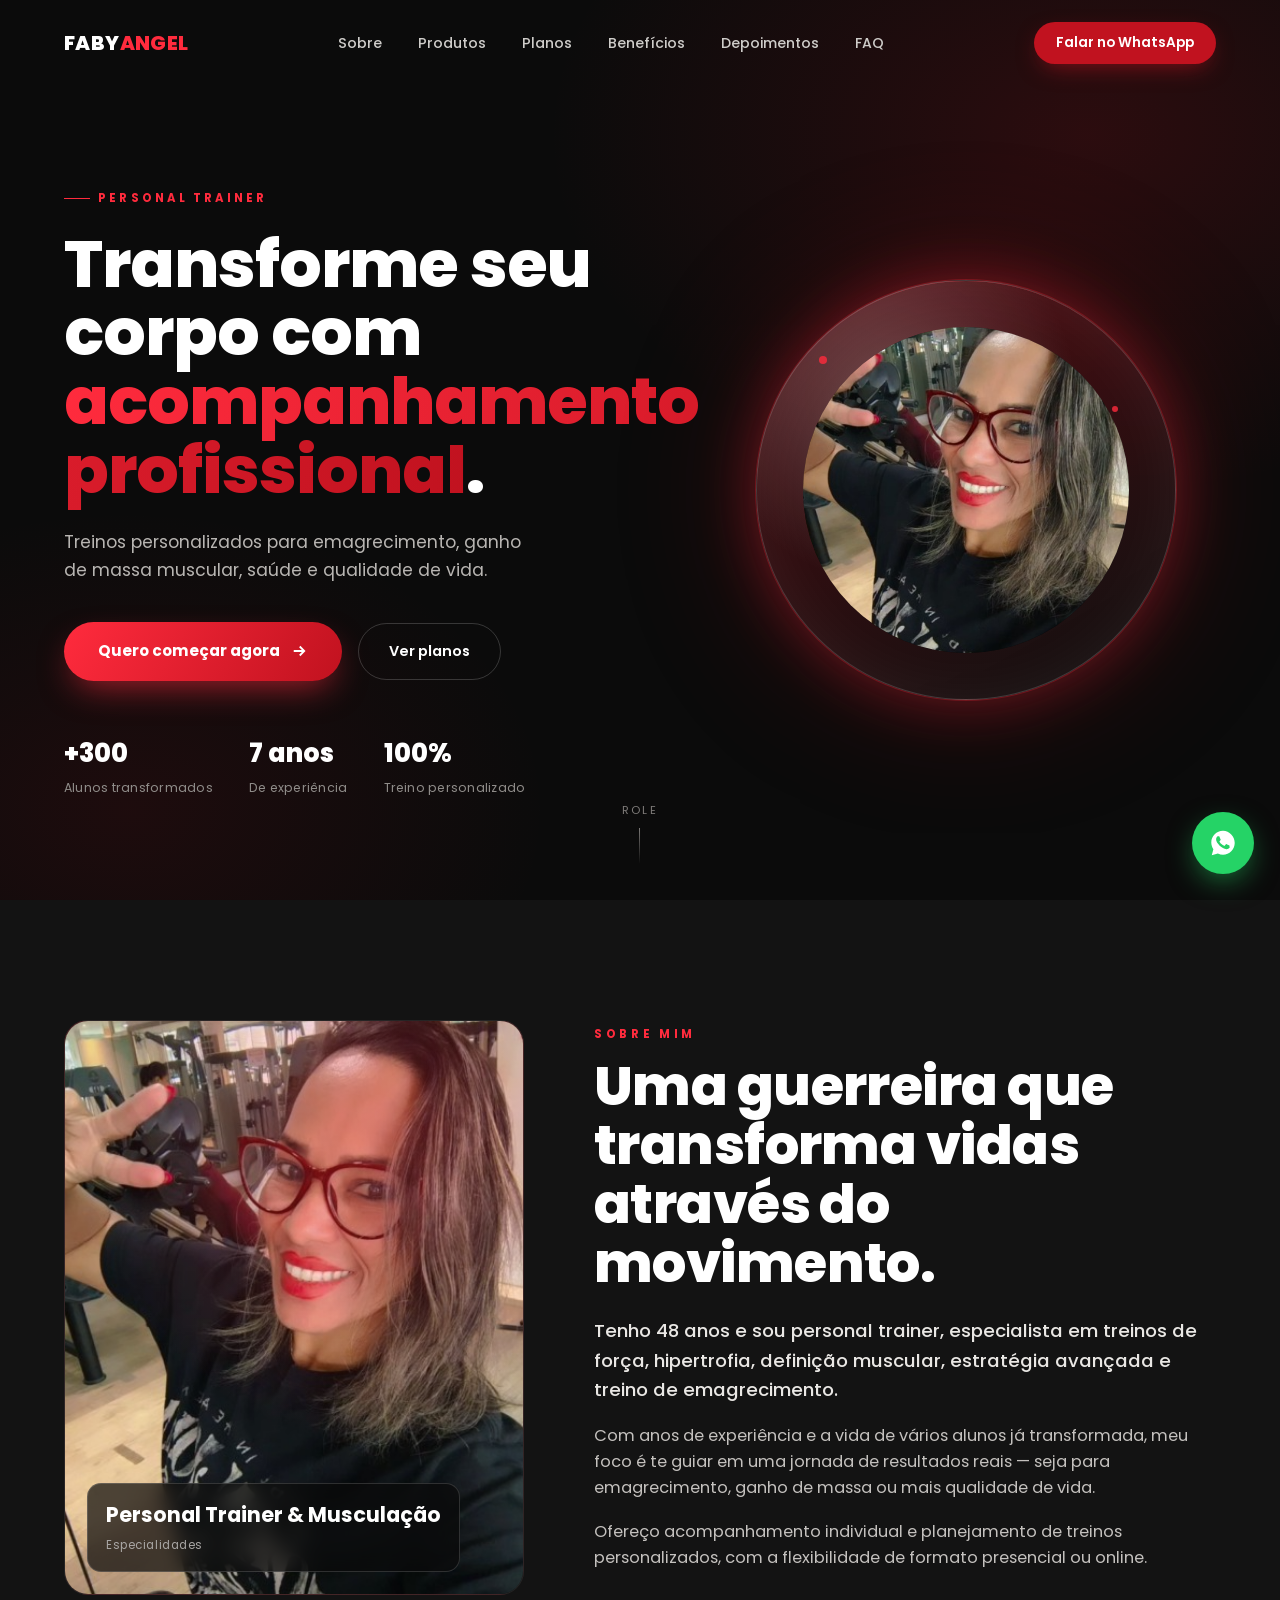
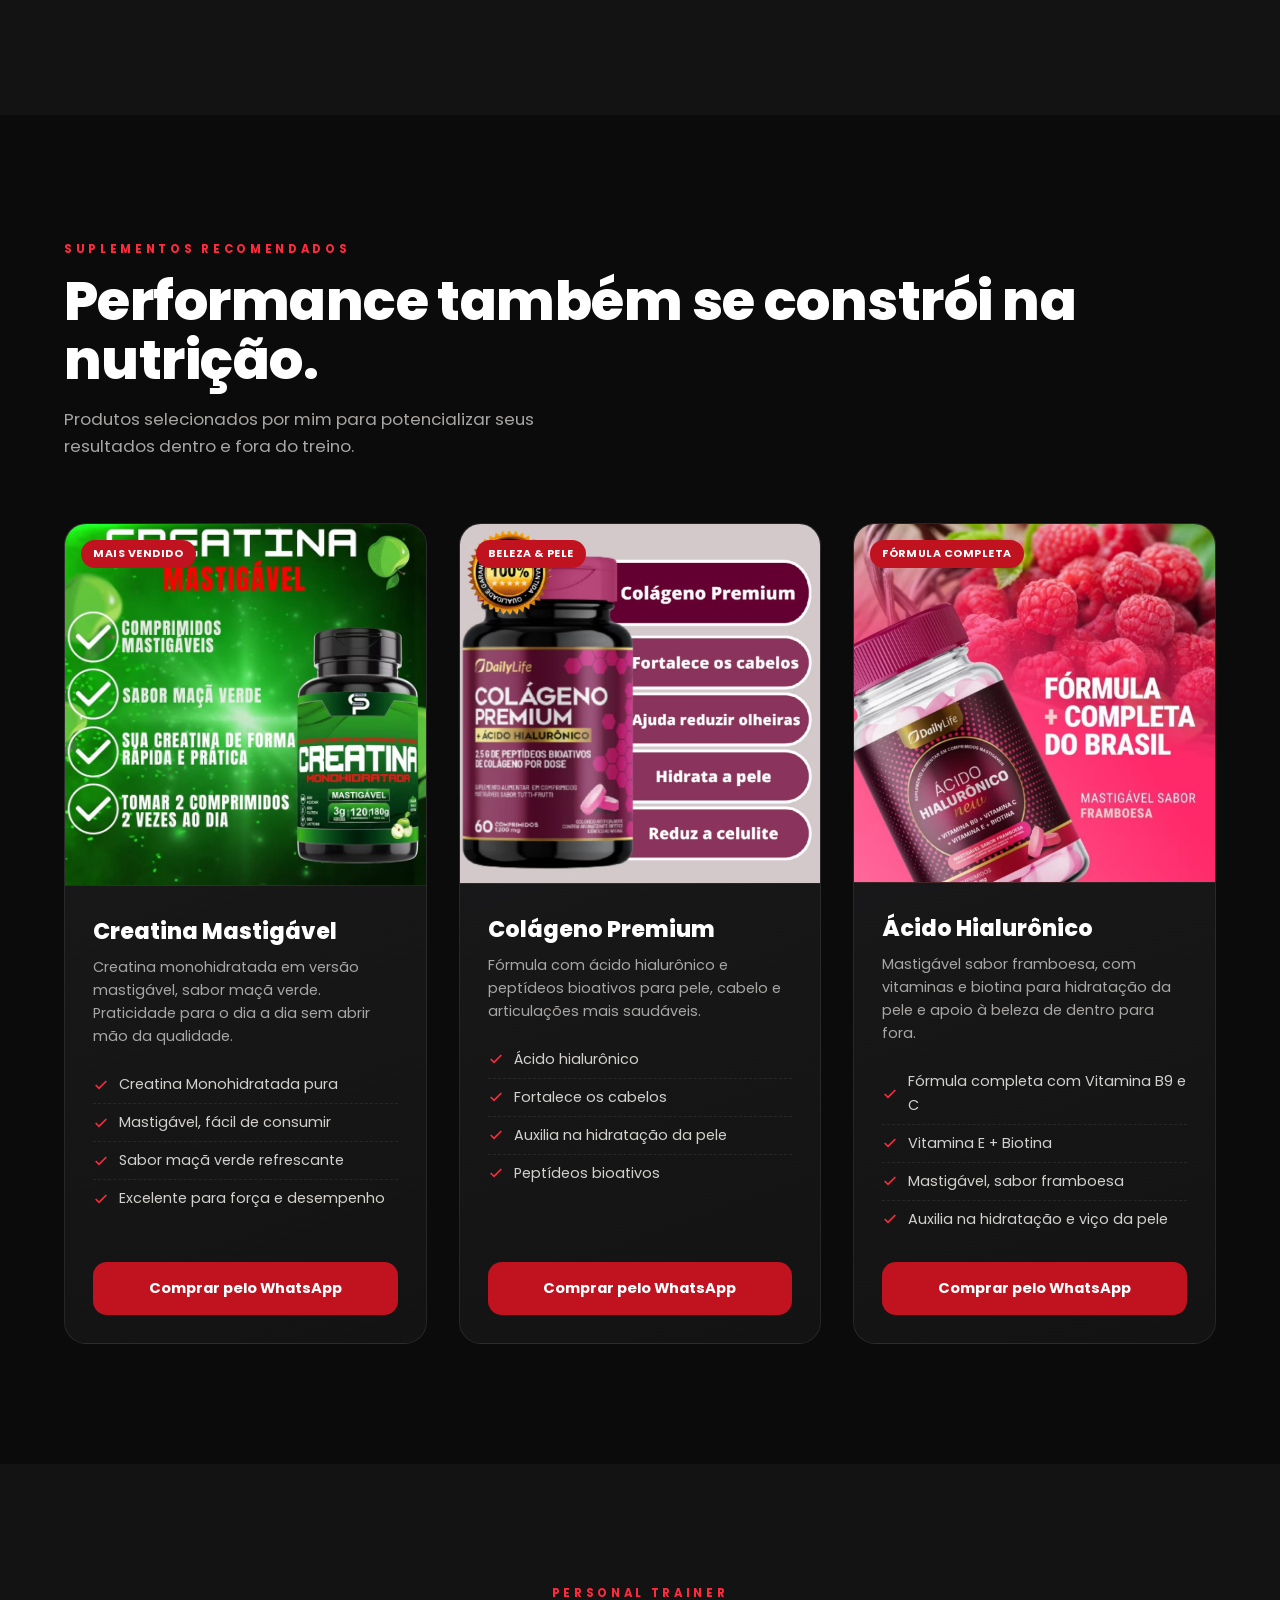
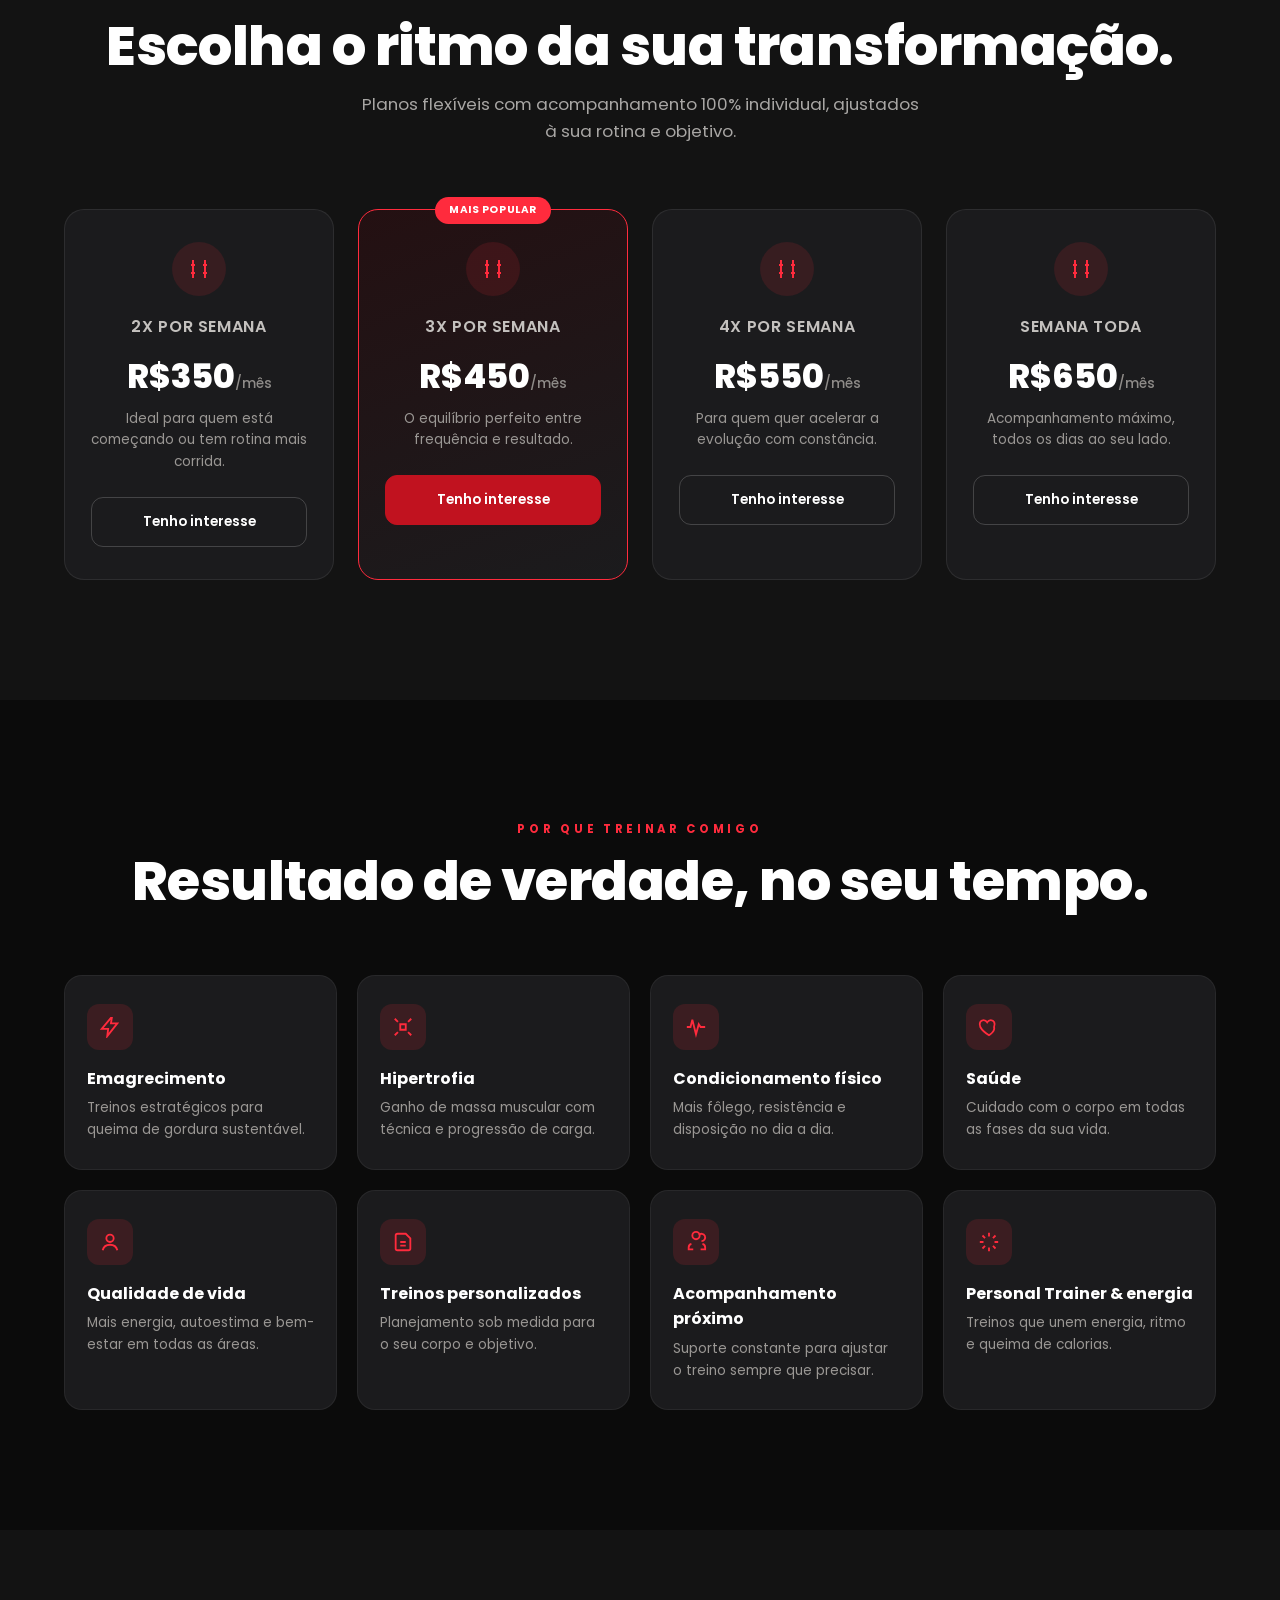
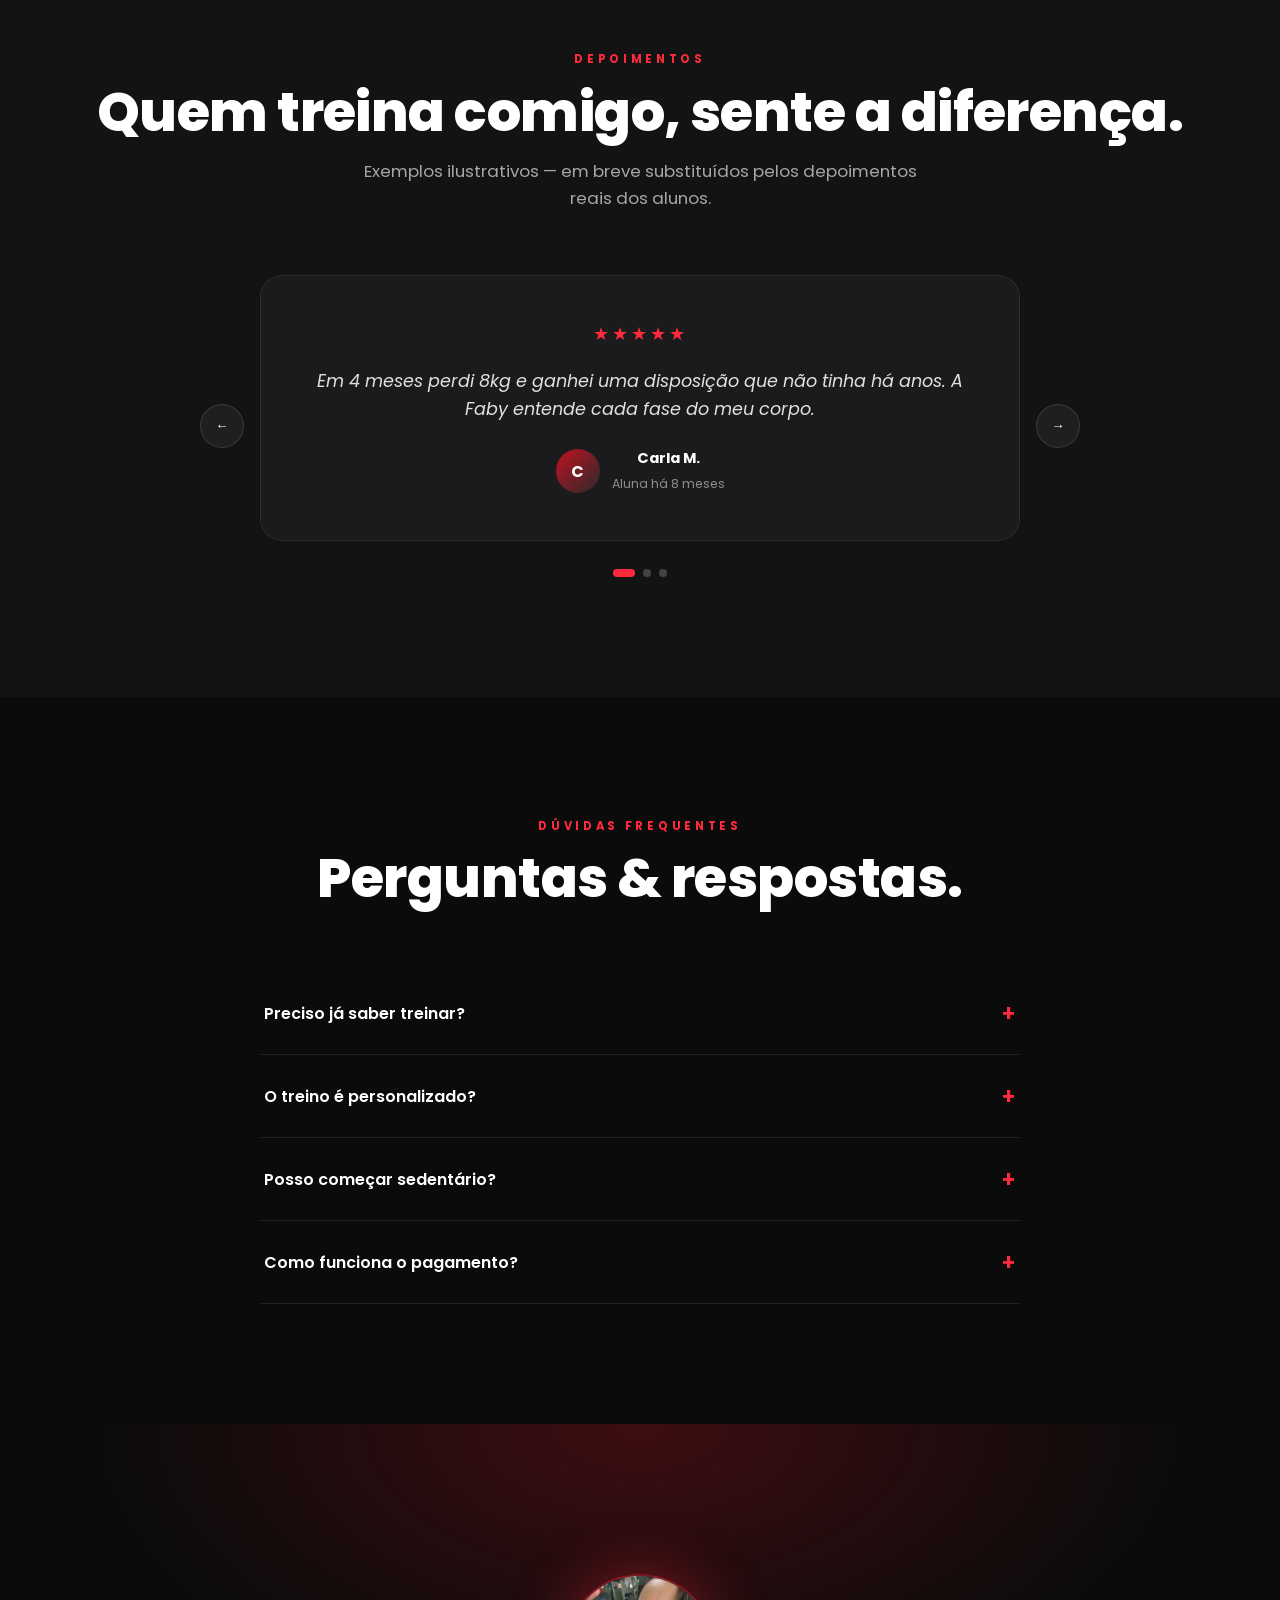
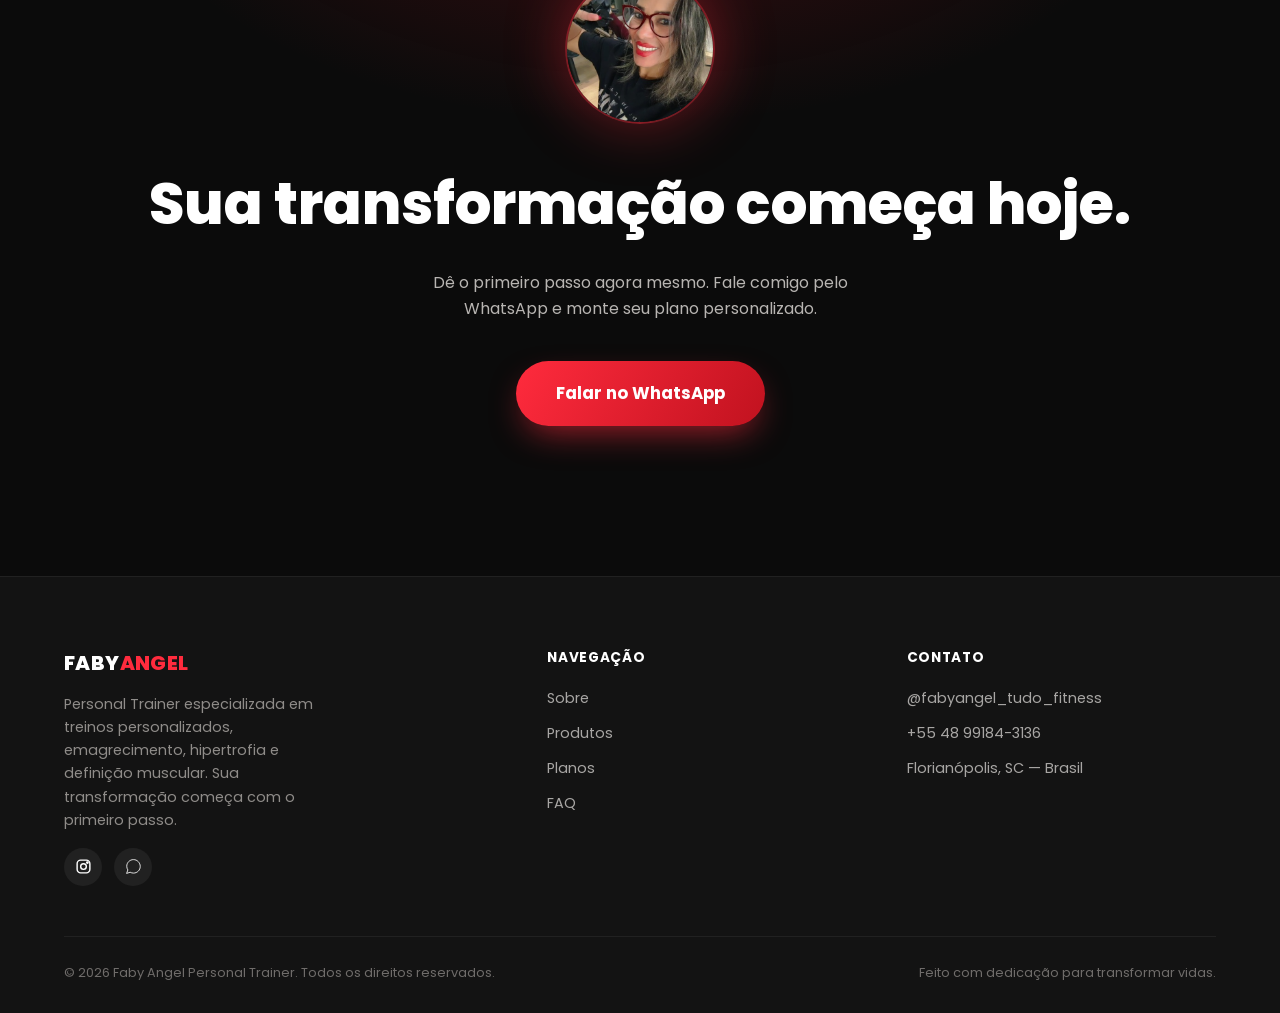
==== commit fe6a5a59: "terceiro verso" ====
--- a/index.html
+++ b/index.html
@@ -107,38 +107,16 @@
     <div class="reveal">
       <div class="about-photo">
         <img src="images/fabyana-foto.png" alt="Faby Angel Personal Trainer" class="about-photo-img">
-        <div class="about-badge"><b>Zumba & Musculação</b><span>Especialidades</span></div>
+        <div class="about-badge"><b>Personal Trainer & Musculação</b><span>Especialidades</span></div>
       </div>
     </div>
     <div class="reveal">
       <span class="eyebrow">Sobre mim</span>
       <h2 class="section-title" style="margin-bottom:24px;">Uma guerreira que transforma vidas através do movimento.</h2>
       <div class="about-text">
-        <p>Eu sou a Fabiana Cordeiro, e cada corpo carrega uma história — a minha missão é te ajudar a escrever a próxima página da sua. Sou personal trainer e me especializei em treinos de força, hipertrofia e definição muscular, porque acredito que resultado de verdade nasce de estratégia avançada, não de sorte.</p>
-        <p>Já guiei pessoas em jornadas completas de emagrecimento e ganho de massa, sempre com um olhar: o de que treino é sobre qualidade de vida, não só sobre estética. Por isso, todo acompanhamento é individual, pensado pra sua rotina, seu corpo e seus objetivos — nada de fórmula pronta.</p>
-        <p>Ofereço planejamento de treinos totalmente personalizado, no formato que fizer sentido pra você: presencial ou online. Se você está pronto para transformar esforço em resultado real, esse é o primeiro passo.</p>
-      </div>
-      <div class="timeline">
-        <div class="tl-item">
-          <span class="tl-year">2017</span>
-          <h4>Primeiros passos</h4>
-          <p>Formação em Educação Física e os primeiros alunos, movida pela vontade de ajudar pessoas reais.</p>
-        </div>
-        <div class="tl-item">
-          <span class="tl-year">2019</span>
-          <h4>Especialização em Zumba</h4>
-          <p>Certificação e paixão declarada pelas aulas de Zumba, unindo ritmo, energia e resultado.</p>
-        </div>
-        <div class="tl-item">
-          <span class="tl-year">2022</span>
-          <h4>Personal 360°</h4>
-          <p>Consultoria completa de treino, incluindo acompanhamento próximo e suporte nutricional em parceria.</p>
-        </div>
-        <div class="tl-item">
-          <span class="tl-year">Hoje</span>
-          <h4>+300 vidas transformadas</h4>
-          <p>Uma comunidade de alunas e alunos que emagreceram, ganharam força e recuperaram a autoestima.</p>
-        </div>
+        <p>Tenho 48 anos e sou personal trainer, especialista em treinos de força, hipertrofia, definição muscular, estratégia avançada e treino de emagrecimento.</p>
+        <p>Com anos de experiência e a vida de vários alunos já transformada, meu foco é te guiar em uma jornada de resultados reais — seja para emagrecimento, ganho de massa ou mais qualidade de vida.</p>
+        <p>Ofereço acompanhamento individual e planejamento de treinos personalizados, com a flexibilidade de formato presencial ou online.</p>
       </div>
     </div>
   </div>
@@ -295,8 +273,8 @@
       </div>
       <div class="benefit-tile reveal">
         <div class="ic"><svg viewBox="0 0 24 24" fill="none" stroke-width="2"><path d="M12 2v4M12 18v4M4.9 4.9l2.8 2.8M16.3 16.3l2.8 2.8M2 12h4M18 12h4M4.9 19.1l2.8-2.8M16.3 7.7l2.8-2.8"/></svg></div>
-        <h4>Zumba & energia</h4>
-        <p>Aulas que unem diversão, ritmo e queima de calorias.</p>
+        <h4>Personal Trainer & energia</h4>
+        <p>Treinos que unem energia, ritmo e queima de calorias.</p>
       </div>
     </div>
   </div>
@@ -323,7 +301,7 @@
       </div>
       <div class="testi-slide">
         <div class="testi-stars">★★★★★</div>
-        <p class="quote">As aulas de Zumba mudaram minha relação com o exercício. Hoje treinar é a melhor parte do meu dia.</p>
+        <p class="quote">As aulas de Personal Trainer mudaram minha relação com o exercício. Hoje treinar é a melhor parte do meu dia.</p>
         <div class="testi-author">
           <div class="testi-avatar">J</div>
           <div><b>Juliana R.</b><span>Aluna há 1 ano</span></div>
@@ -386,7 +364,7 @@
     <div class="footer-grid">
       <div class="footer-brand">
         <a href="#home" class="logo">FABY<span>ANGEL</span></a>
-        <p>Personal Trainer especializada em treinos personalizados, emagrecimento, hipertrofia e Zumba. Sua transformação começa com o primeiro passo.</p>
+        <p>Personal Trainer especializada em treinos personalizados, emagrecimento, hipertrofia e definição muscular. Sua transformação começa com o primeiro passo.</p>
         <div class="footer-social">
           <a href="https://www.instagram.com/fabyangel_tudo_fitness" target="_blank" rel="noopener" aria-label="Instagram">
             <svg viewBox="0 0 24 24" fill="none" stroke-width="2"><rect x="3" y="3" width="18" height="18" rx="5"/><circle cx="12" cy="12" r="4"/><circle cx="17.5" cy="6.5" r="1"/></svg>
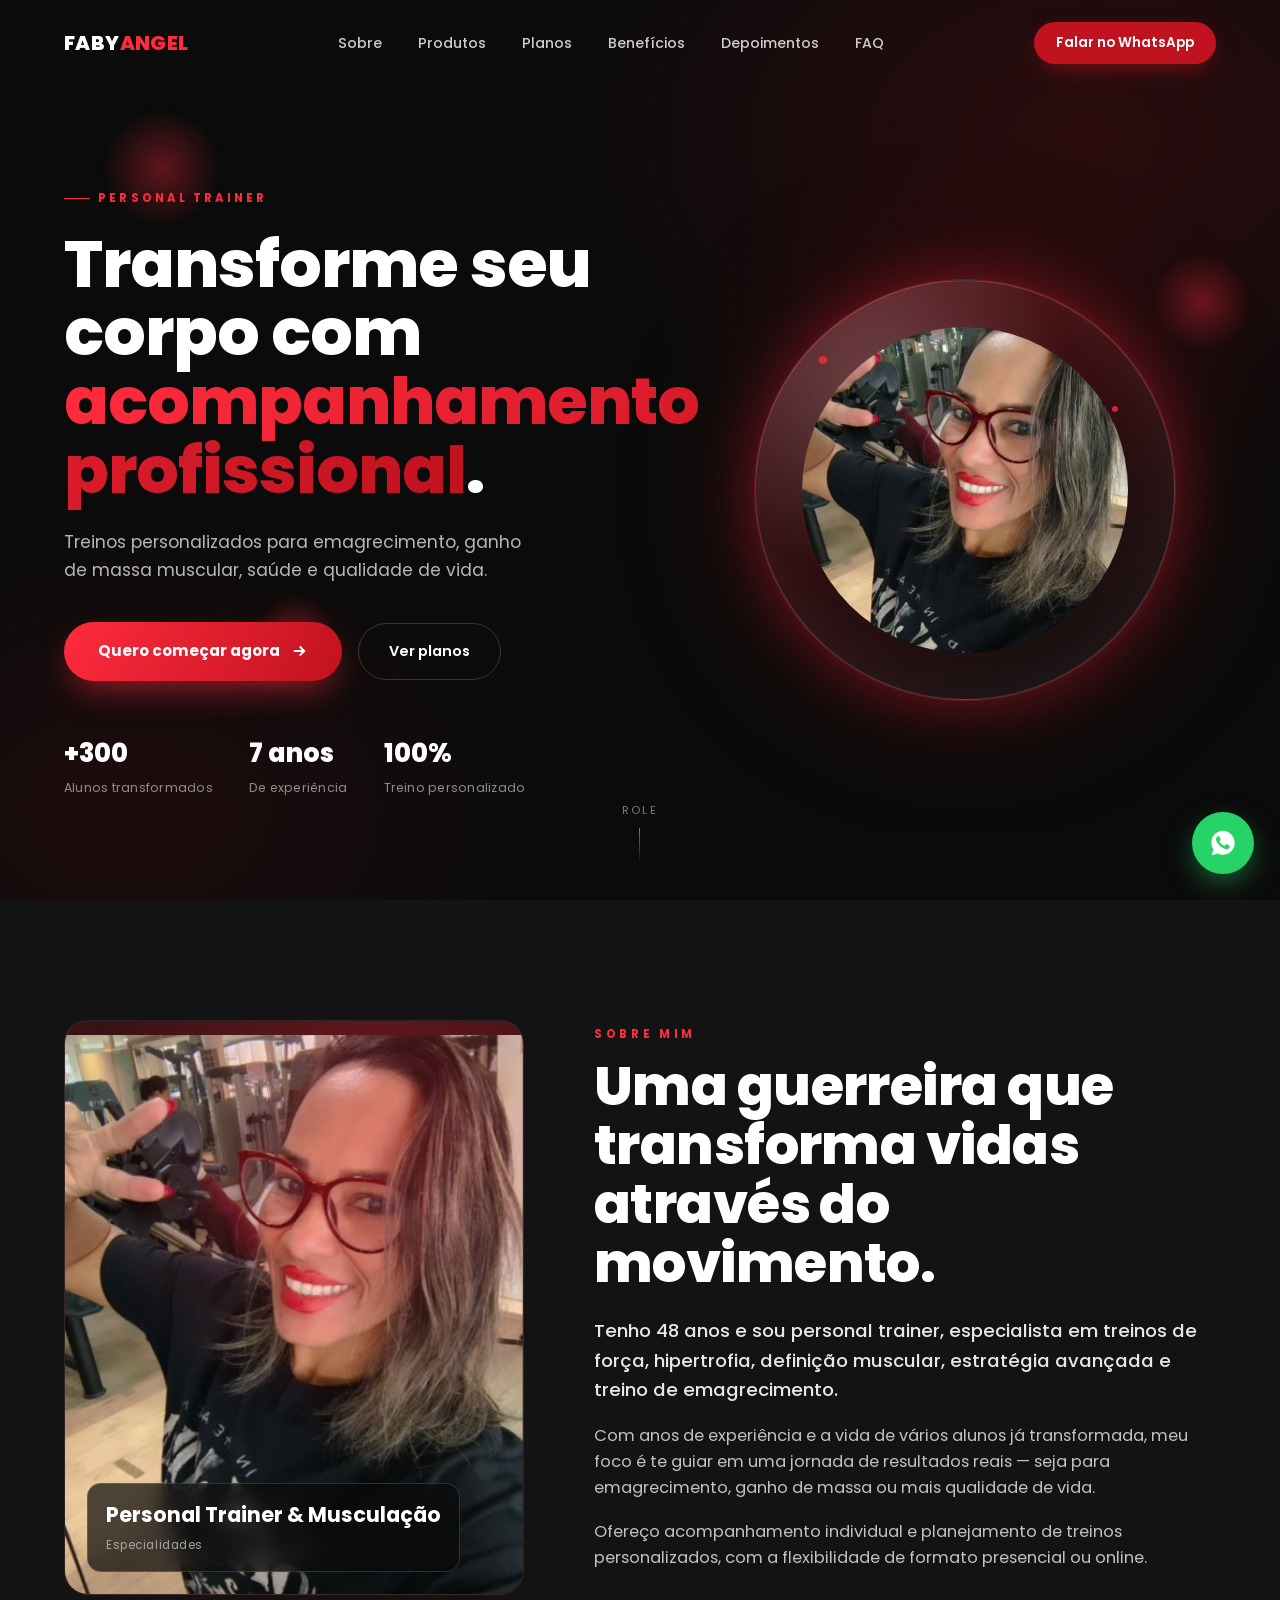
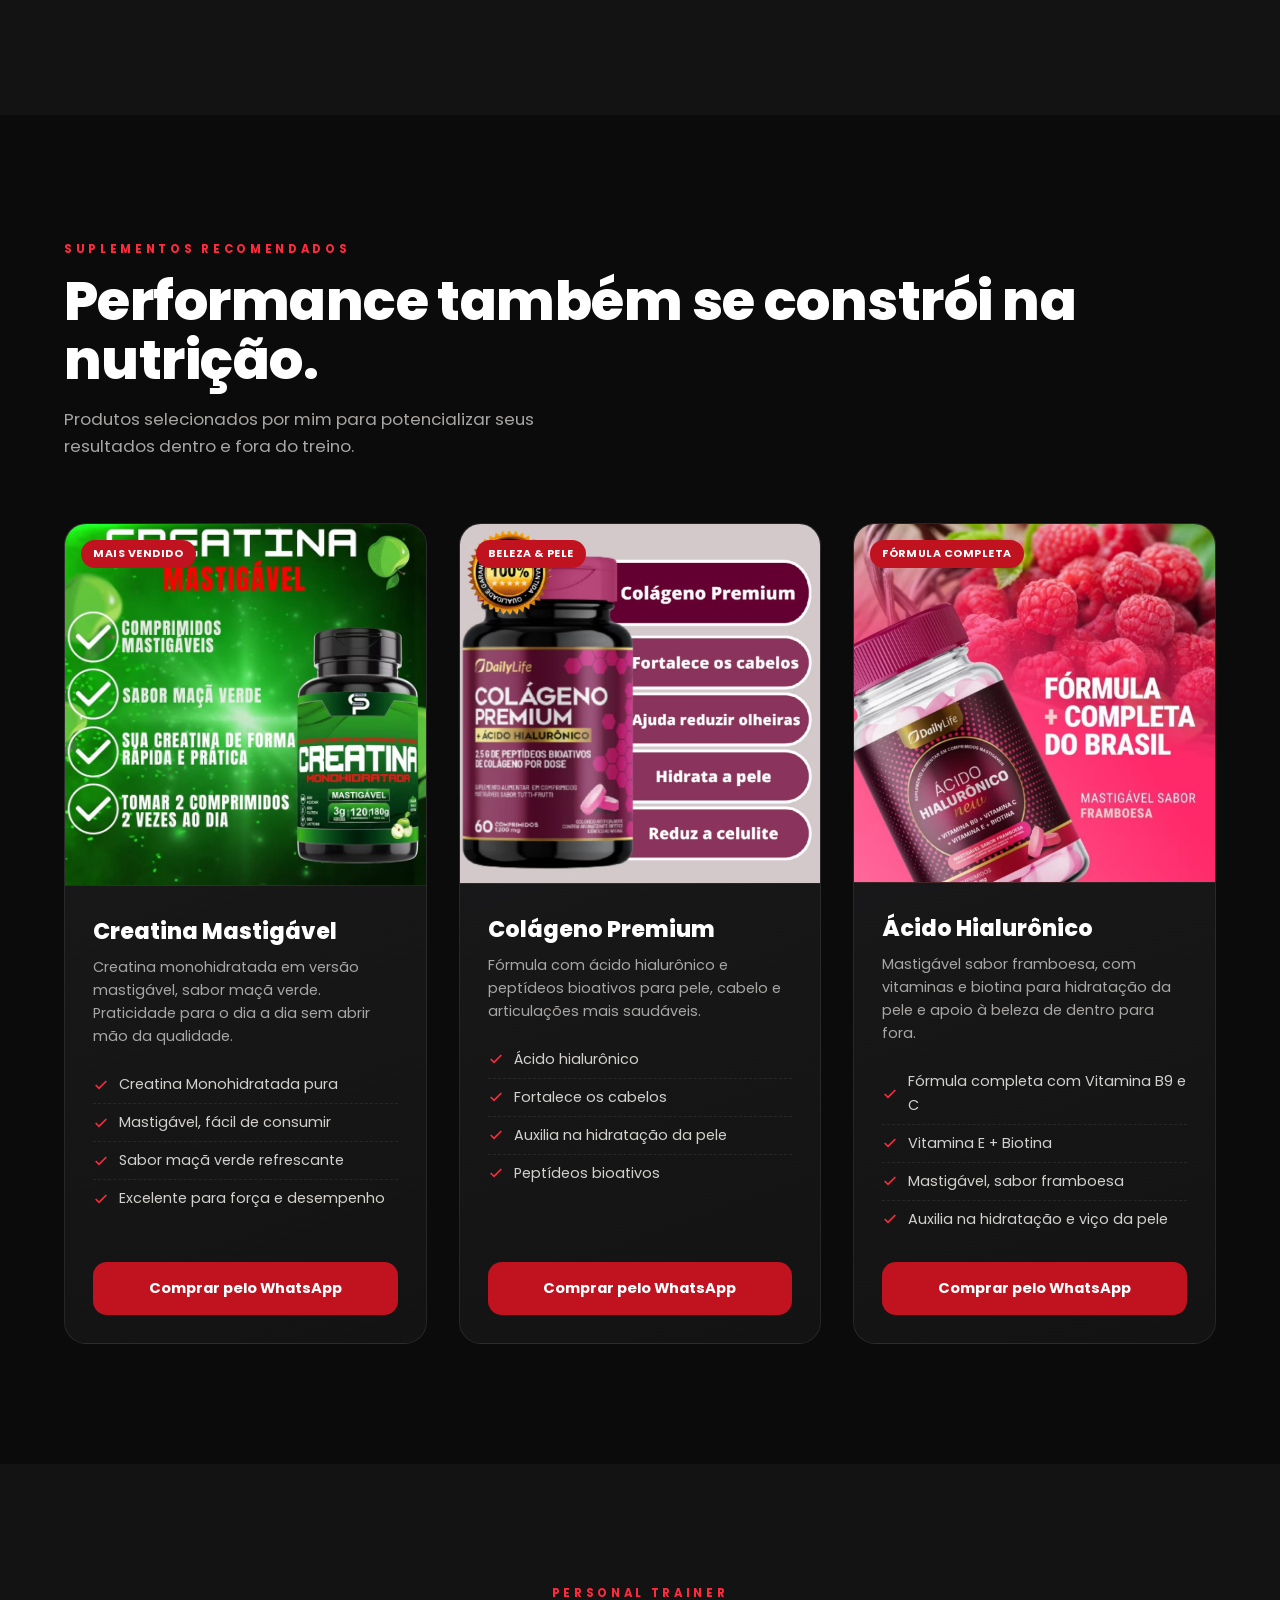
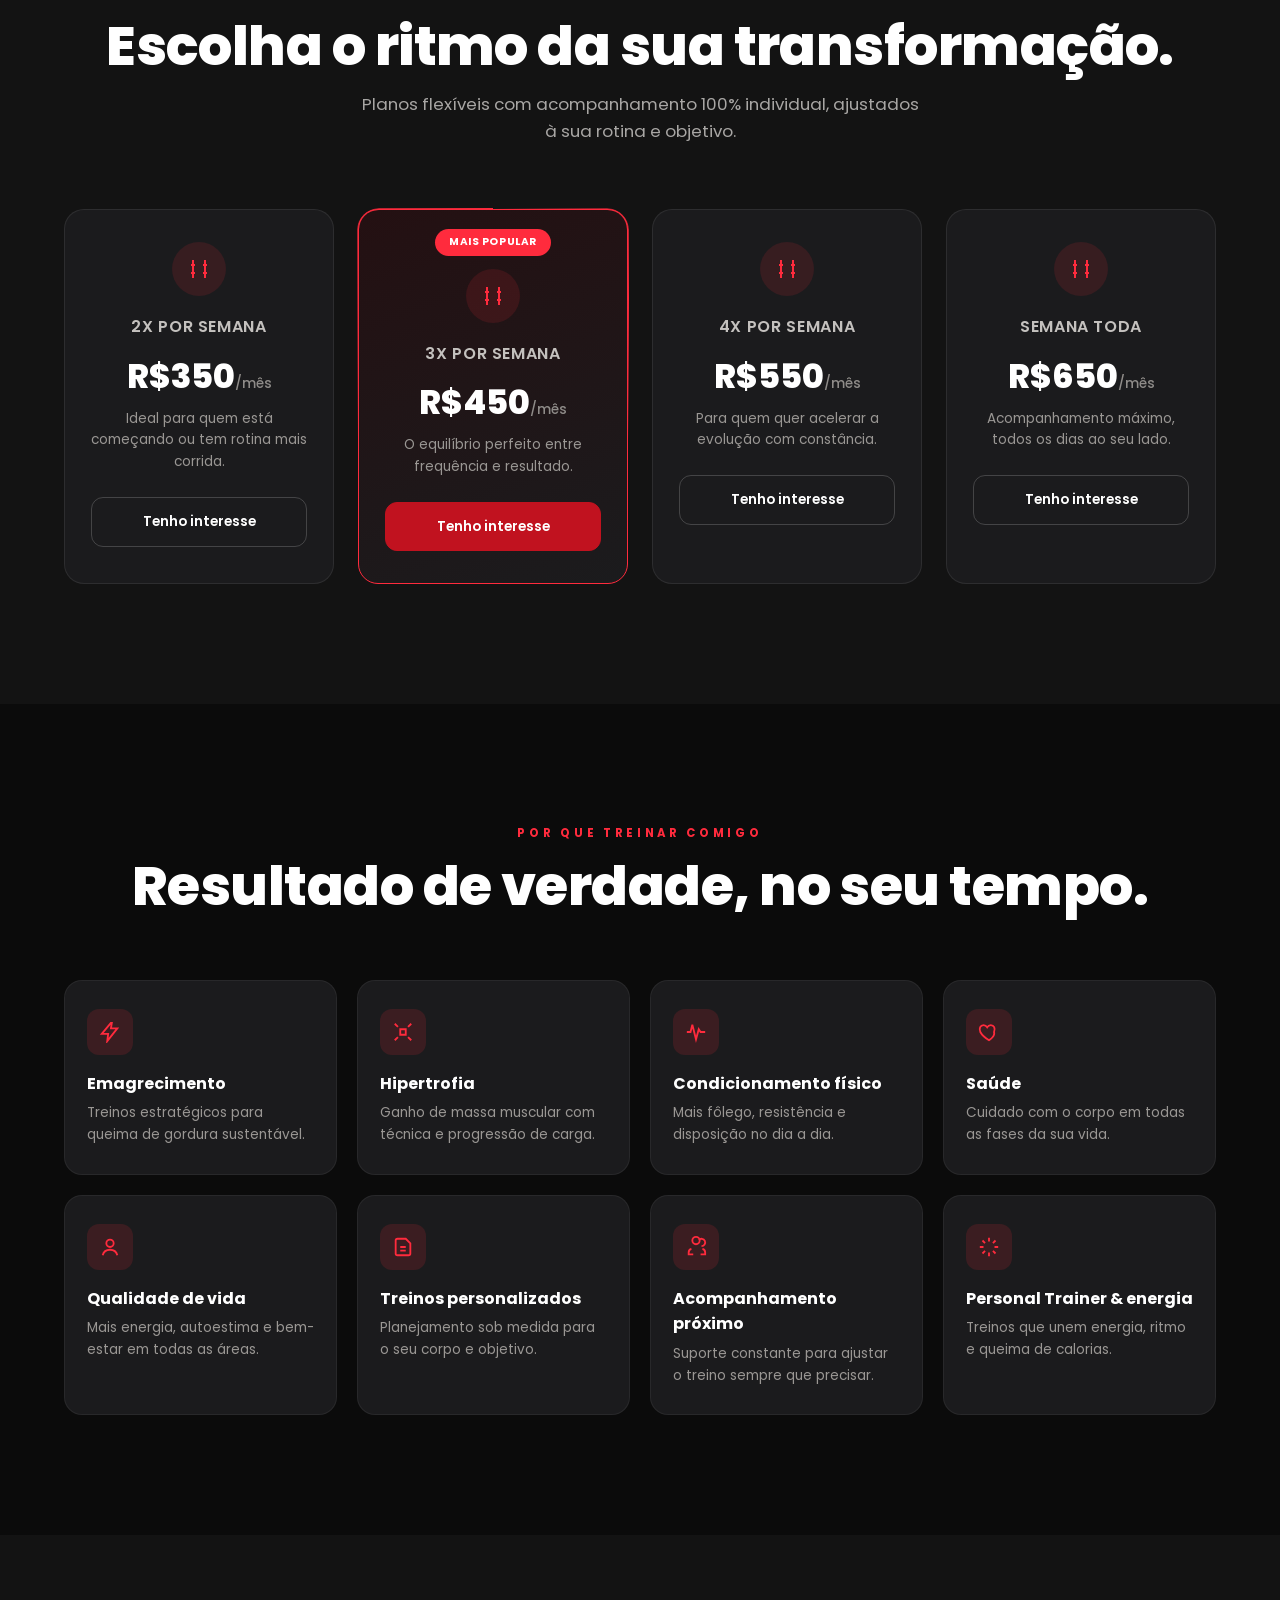
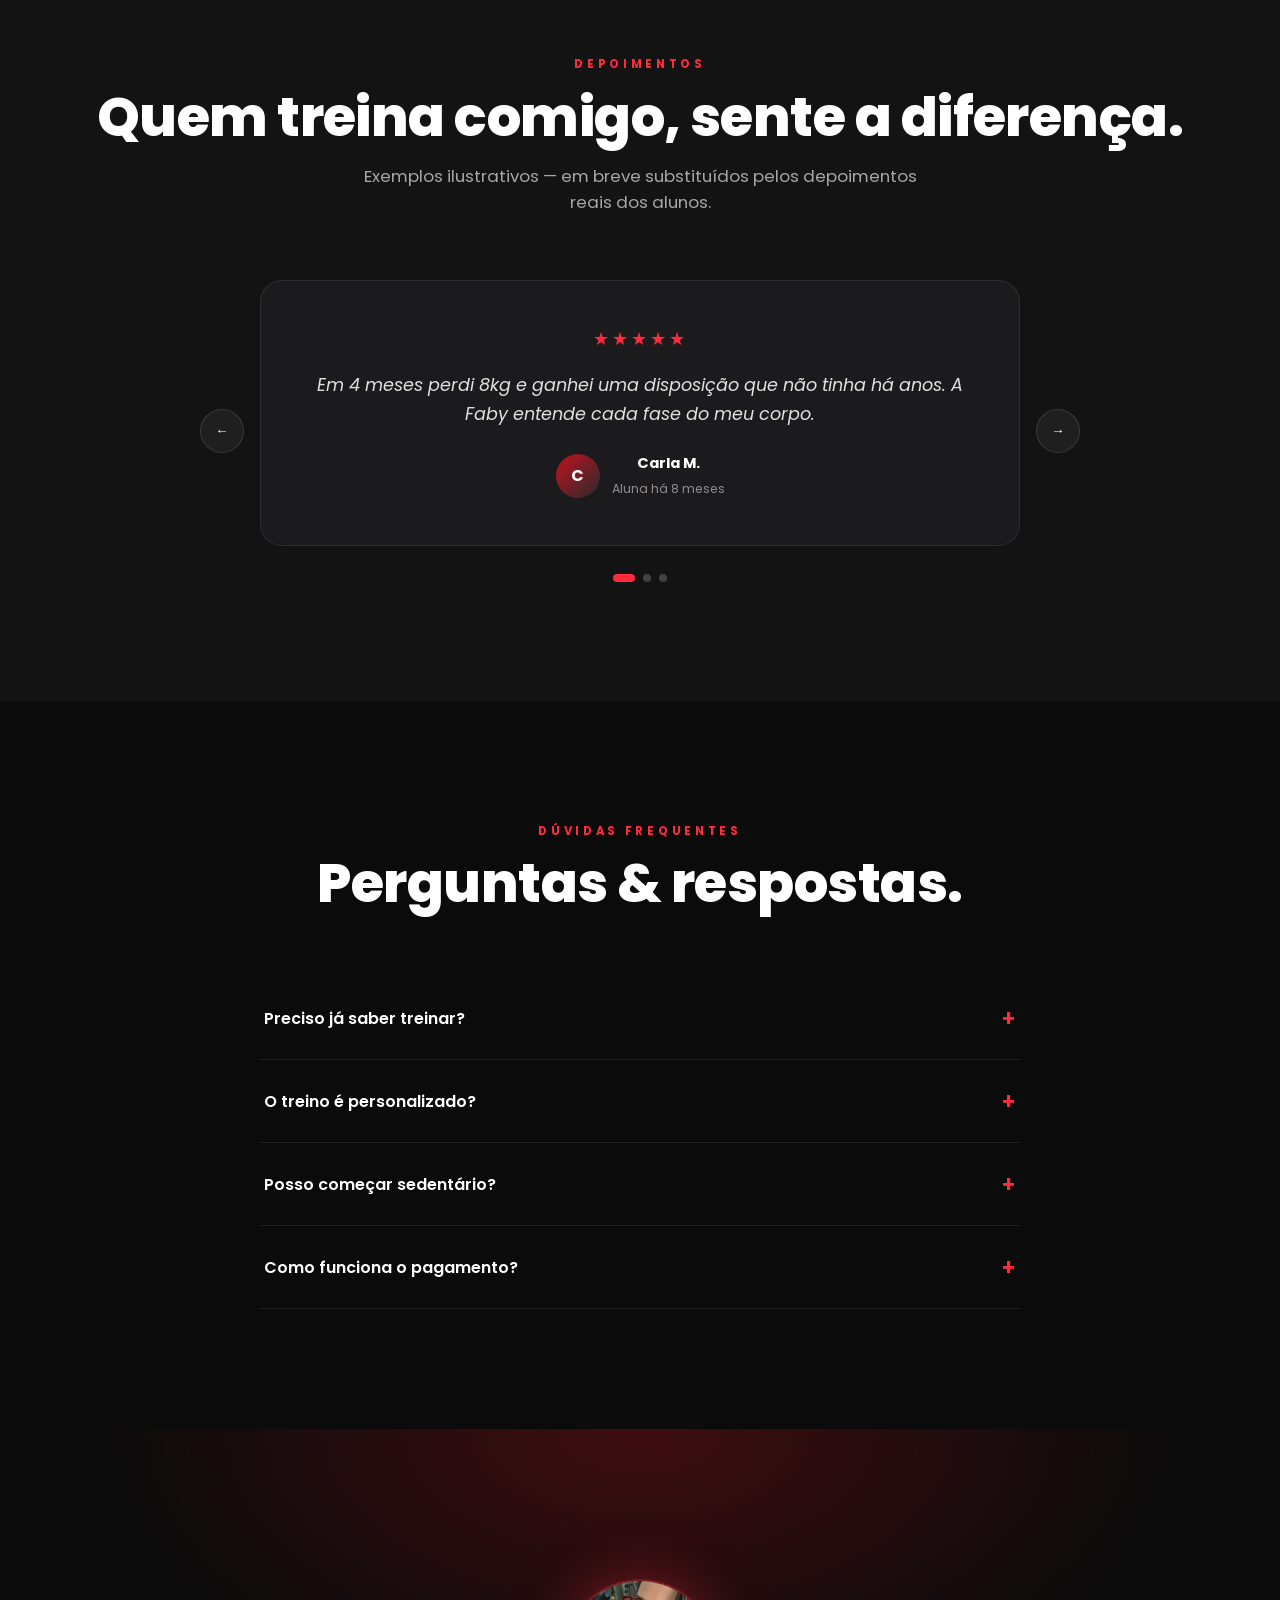
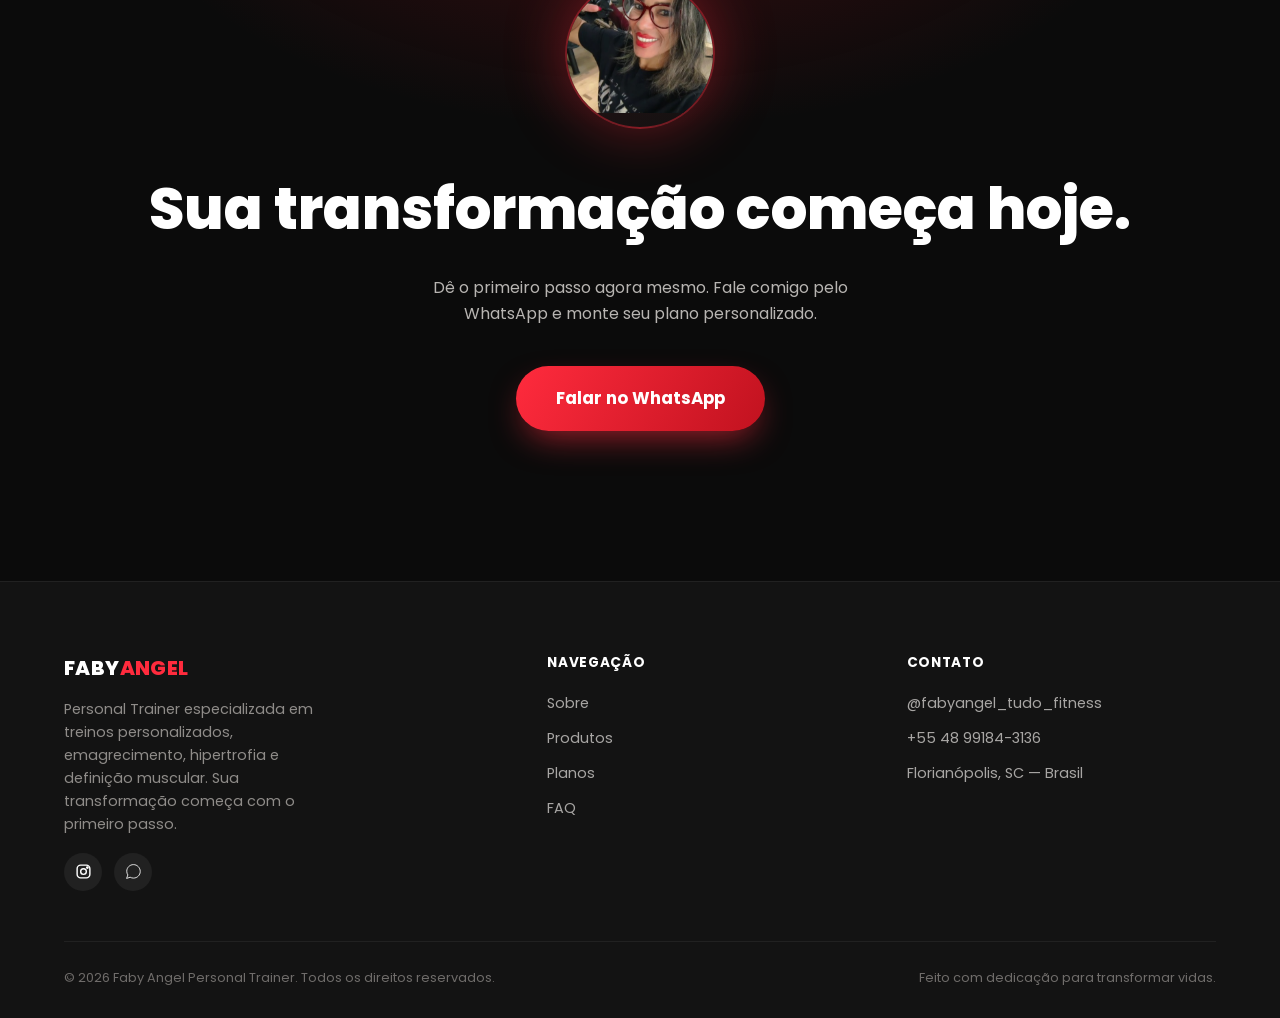
==== commit 3d6c810b: "quarta versão" ====
--- a/index.html
+++ b/index.html
@@ -69,25 +69,30 @@
 
 <!-- HERO -->
 <section class="hero" id="home">
+  <div class="hero-floaters" aria-hidden="true">
+    <span class="floater f1"></span>
+    <span class="floater f2"></span>
+    <span class="floater f3"></span>
+  </div>
   <div class="container hero-grid">
     <div>
-      <span class="hero-eyebrow">Personal Trainer</span>
-      <h1>Transforme seu corpo com <em>acompanhamento profissional</em>.</h1>
-      <p class="lead">Treinos personalizados para emagrecimento, ganho de massa muscular, saúde e qualidade de vida.</p>
-      <div class="hero-actions">
-        <a href="#" class="btn-primary wa-link">
+      <span class="hero-eyebrow hero-in" style="animation-delay:.1s;">Personal Trainer</span>
+      <h1 class="hero-in" style="animation-delay:.22s;">Transforme seu corpo com <em>acompanhamento profissional</em>.</h1>
+      <p class="lead hero-in" style="animation-delay:.34s;">Treinos personalizados para emagrecimento, ganho de massa muscular, saúde e qualidade de vida.</p>
+      <div class="hero-actions hero-in" style="animation-delay:.46s;">
+        <a href="#" class="btn-primary wa-link hero-pulse">
           Quero começar agora
           <svg width="18" height="18" viewBox="0 0 24 24" fill="none" stroke="currentColor" stroke-width="2.4"><path d="M5 12h14M13 6l6 6-6 6"/></svg>
         </a>
         <a href="#planos" class="btn-ghost">Ver planos</a>
       </div>
-      <div class="hero-stats">
-        <div><b>+300</b><span>Alunos transformados</span></div>
-        <div><b>7 anos</b><span>De experiência</span></div>
-        <div><b>100%</b><span>Treino personalizado</span></div>
-      </div>
-    </div>
-    <div class="orb-wrap">
+      <div class="hero-stats hero-in" style="animation-delay:.58s;">
+        <div><b class="counter" data-count="300" data-prefix="+">0</b><span>Alunos transformados</span></div>
+        <div><b class="counter" data-count="7" data-suffix=" anos">0</b><span>De experiência</span></div>
+        <div><b class="counter" data-count="100" data-suffix="%">0</b><span>Treino personalizado</span></div>
+      </div>
+    </div>
+    <div class="orb-wrap hero-in-right">
       <div class="orb" id="orb">
         <div class="orb-inner">
           <img src="images/fabyana-foto.png" alt="Faby Angel - Personal Trainer" class="orb-photo">
@@ -106,7 +111,7 @@
   <div class="container about-grid">
     <div class="reveal">
       <div class="about-photo">
-        <img src="images/fabyana-foto.png" alt="Faby Angel Personal Trainer" class="about-photo-img">
+        <img src="images/fabyana-foto.png" alt="Faby Angel Personal Trainer" class="about-photo-img parallax-img">
         <div class="about-badge"><b>Personal Trainer & Musculação</b><span>Especialidades</span></div>
       </div>
     </div>
@@ -351,7 +356,7 @@
 <!-- CTA FINAL -->
 <section class="final-cta">
   <div class="container">
-    <div class="final-photo reveal"><img src="images/fabyana-foto.png" alt="Faby Angel" class="final-photo-img"></div>
+    <div class="final-photo reveal"><img src="images/fabyana-foto.png" alt="Faby Angel" class="final-photo-img parallax-img"></div>
     <h2 class="reveal">Sua transformação começa hoje.</h2>
     <p class="reveal">Dê o primeiro passo agora mesmo. Fale comigo pelo WhatsApp e monte seu plano personalizado.</p>
     <a href="#" class="btn-primary wa-link reveal" data-msg="Olá! Gostaria de começar meus treinos." style="font-size:1.05rem;padding:19px 40px;">Falar no WhatsApp</a>
@@ -361,7 +366,7 @@
 <!-- FOOTER -->
 <footer>
   <div class="container">
-    <div class="footer-grid">
+    <div class="footer-grid reveal">
       <div class="footer-brand">
         <a href="#home" class="logo">FABY<span>ANGEL</span></a>
         <p>Personal Trainer especializada em treinos personalizados, emagrecimento, hipertrofia e definição muscular. Sua transformação começa com o primeiro passo.</p>
@@ -388,7 +393,7 @@
         <p>Florianópolis, SC — Brasil</p>
       </div>
     </div>
-    <div class="footer-bottom">
+    <div class="footer-bottom reveal">
       <span>© <span id="year"></span> Faby Angel Personal Trainer. Todos os direitos reservados.</span>
       <span>Feito com dedicação para transformar vidas.</span>
     </div>
--- a/style.css
+++ b/style.css
@@ -60,8 +60,9 @@
   padding:22px 0;transition:all .4s var(--ease);
 }
 header.scrolled{
-  padding:14px 0;background:rgba(11,11,11,.75);backdrop-filter:blur(16px) saturate(160%);
-  border-bottom:1px solid rgba(255,255,255,.06);
+  padding:12px 0;background:rgba(11,11,11,.82);backdrop-filter:blur(20px) saturate(160%);
+  border-bottom:1px solid rgba(255,255,255,.08);
+  box-shadow:0 12px 30px -22px rgba(0,0,0,.7);
 }
 nav{display:flex;align-items:center;justify-content:space-between;}
 .logo{font-weight:800;font-size:1.25rem;letter-spacing:.02em;color:#fff;}
@@ -80,7 +81,7 @@
   background:var(--red);color:#fff;padding:10px 22px;border-radius:100px;font-size:.85rem;font-weight:600;
   box-shadow:0 8px 24px -8px rgba(193,18,31,.7);transition:transform .3s var(--ease), box-shadow .3s;
 }
-.nav-cta:hover{transform:translateY(-2px);box-shadow:0 12px 30px -6px rgba(255,43,61,.8);}
+.nav-cta:hover{transform:translateY(-2px) scale(1.04);box-shadow:0 12px 30px -6px rgba(255,43,61,.8);}
 .burger{display:none;flex-direction:column;gap:5px;background:none;}
 .burger div{width:24px;height:2px;background:#fff;}
 .mobile-menu{
@@ -105,6 +106,7 @@
 }
 .hero-grid{
   display:grid;grid-template-columns:1.05fr .95fr;gap:40px;align-items:center;
+  position:relative;z-index:1;
 }
 .hero-eyebrow{
   display:inline-flex;align-items:center;gap:8px;
@@ -135,7 +137,7 @@
   border:1px solid rgba(255,255,255,.18);color:#fff;padding:16px 30px;border-radius:100px;font-weight:600;font-size:.9rem;
   transition:.3s;
 }
-.btn-ghost:hover{background:rgba(255,255,255,.06);border-color:rgba(255,255,255,.35);}
+.btn-ghost:hover{background:rgba(255,255,255,.06);border-color:rgba(255,255,255,.35);transform:scale(1.04);}
 .hero-stats{display:flex;gap:36px;margin-top:52px;}
 .hero-stats div b{display:block;font-size:1.6rem;font-weight:800;color:#fff;}
 .hero-stats div span{font-size:.78rem;color:#8f8c89;letter-spacing:.02em;}
@@ -220,7 +222,10 @@
 .about-photo .frame-mono{font-size:5rem;font-weight:900;color:rgba(255,255,255,.9);}
 .about-photo-img{
   position:absolute;inset:0;width:100%;height:100%;object-fit:cover;object-position:center 15%;z-index:0;
-}
+  transform:translateY(var(--py,0px)) scale(var(--pz,1));
+  transition:transform .6s var(--ease);
+}
+.about-photo:hover .about-photo-img{--pz:1.08;}
 .about-photo::before{
   content:'';position:absolute;inset:0;z-index:1;
   background:radial-gradient(circle at 70% 20%, rgba(255,43,61,.3), transparent 55%);
@@ -245,12 +250,19 @@
 
 /* ---------- Produtos ---------- */
 .products-grid{display:grid;grid-template-columns:repeat(auto-fit,minmax(300px,1fr));gap:32px;}
+.products-grid > .product-card:nth-child(1){transition-delay:0s;}
+.products-grid > .product-card:nth-child(2){transition-delay:.12s;}
+.products-grid > .product-card:nth-child(3){transition-delay:.24s;}
+.products-grid > .product-card:nth-child(4){transition-delay:.36s;}
 .product-card{
   background:linear-gradient(160deg,var(--gray-dark),var(--black-2));
   border:1px solid rgba(255,255,255,.08);border-radius:22px;overflow:hidden;
   display:flex;flex-direction:column;transition:transform .4s var(--ease), border-color .4s;
 }
-.product-card:hover{transform:translateY(-6px);border-color:rgba(255,43,61,.35);}
+.product-card:hover{
+  transform:translateY(-6px) scale(1.02);border-color:rgba(255,43,61,.4);
+  box-shadow:0 24px 50px -20px rgba(0,0,0,.6), 0 0 0 1px rgba(255,43,61,.15), 0 0 40px -12px rgba(255,43,61,.35);
+}
 .product-media{
   aspect-ratio:16/10;position:relative;display:flex;align-items:center;justify-content:center;
   background:radial-gradient(circle at 30% 20%, rgba(255,43,61,.25), transparent 60%), #141416;
@@ -261,7 +273,7 @@
   width:100%;height:100%;object-fit:cover;object-position:center;
   transition:transform .6s var(--ease);
 }
-.product-card:hover .product-media img{transform:scale(1.05);}
+.product-card:hover .product-media img{transform:scale(1.08);}
 .product-tag{
   position:absolute;top:16px;left:16px;background:var(--red);color:#fff;font-size:.68rem;font-weight:700;
   padding:5px 12px;border-radius:100px;letter-spacing:.05em;text-transform:uppercase;
@@ -280,7 +292,7 @@
   background:var(--red);color:#fff;text-align:center;padding:15px;border-radius:14px;font-weight:700;font-size:.92rem;
   display:flex;align-items:center;justify-content:center;gap:8px;transition:.3s;
 }
-.btn-block:hover{background:var(--red-bright);}
+.btn-block:hover{background:var(--red-bright);transform:scale(1.04);box-shadow:0 14px 30px -10px rgba(255,43,61,.55);}
 
 /* ---------- Planos ---------- */
 .plans{background:var(--black-2);}
@@ -290,8 +302,24 @@
   display:flex;flex-direction:column;align-items:center;text-align:center;position:relative;
   transition:transform .4s var(--ease), border-color .4s, background .4s;
 }
-.plan-card:hover{transform:translateY(-8px);border-color:rgba(255,43,61,.4);background:#232326;}
-.plan-card.featured{border-color:var(--red-bright);background:linear-gradient(160deg,#241012,var(--gray-dark));}
+.plan-card:hover{transform:translateY(-8px) scale(1.02);border-color:rgba(255,43,61,.4);background:#232326;box-shadow:0 22px 46px -20px rgba(0,0,0,.6);}
+.plan-card.featured{
+  border-color:var(--red-bright);background:linear-gradient(160deg,#241012,var(--gray-dark));
+  position:relative;isolation:isolate;
+}
+.plan-card.featured::after{
+  content:'';position:absolute;inset:-2px;border-radius:22px;
+  border:2px solid transparent;
+  background:conic-gradient(from 0deg, transparent, var(--red-bright), transparent 30%, transparent 70%, var(--red-bright)) border-box;
+  -webkit-mask:linear-gradient(#000 0 0) padding-box, linear-gradient(#000 0 0);
+  -webkit-mask-composite:xor;mask-composite:exclude;
+  animation:spin 3.5s linear infinite;pointer-events:none;z-index:0;
+}
+.plan-card.featured > *{position:relative;z-index:1;}
+.plans-grid > .plan-card:nth-child(1){transition-delay:0s;}
+.plans-grid > .plan-card:nth-child(2){transition-delay:.1s;}
+.plans-grid > .plan-card:nth-child(3){transition-delay:.2s;}
+.plans-grid > .plan-card:nth-child(4){transition-delay:.3s;}
 .plan-badge{
   position:absolute;top:-13px;background:var(--red-bright);color:#fff;font-size:.65rem;font-weight:700;
   padding:5px 14px;border-radius:100px;letter-spacing:.05em;text-transform:uppercase;
@@ -308,7 +336,7 @@
   width:100%;padding:13px;border-radius:12px;border:1px solid rgba(255,255,255,.18);color:#fff;font-weight:600;font-size:.85rem;
   transition:.3s;
 }
-.plan-btn:hover{background:var(--red);border-color:var(--red);}
+.plan-btn:hover{background:var(--red);border-color:var(--red);transform:scale(1.04);}
 .plan-card.featured .plan-btn{background:var(--red);border-color:var(--red);}
 .plan-card.featured .plan-btn:hover{background:var(--red-bright);}
 
@@ -318,22 +346,41 @@
   background:var(--gray-dark);border:1px solid rgba(255,255,255,.06);border-radius:18px;padding:28px 22px;
   transition:.35s var(--ease);
 }
-.benefit-tile:hover{border-color:rgba(255,43,61,.35);transform:translateY(-4px);}
+.benefit-tile:hover{border-color:rgba(255,43,61,.35);}
 .benefit-tile .ic{
   width:46px;height:46px;border-radius:12px;background:rgba(255,43,61,.14);display:flex;align-items:center;justify-content:center;margin-bottom:16px;
+  transform:rotate(-16deg) scale(.8);opacity:.5;
+  transition:transform .55s var(--ease) .15s, opacity .55s var(--ease) .15s;
 }
 .benefit-tile .ic svg{width:22px;height:22px;stroke:var(--red-bright);}
 .benefit-tile h4{color:#fff;font-size:1rem;font-weight:700;margin-bottom:6px;}
 .benefit-tile p{color:#9a9794;font-size:.85rem;}
+.benefit-tile.in .ic{transform:rotate(0) scale(1);opacity:1;}
+.benefit-tile.reveal{
+  opacity:0;
+  transition:opacity .65s var(--ease), transform .5s var(--ease), border-color .35s var(--ease);
+}
+.benefit-tile.reveal:nth-child(odd){transform:translateX(-40px);}
+.benefit-tile.reveal:nth-child(even){transform:translateX(40px);}
+.benefit-tile.reveal.in{opacity:1;transform:translateX(0);}
+.benefit-tile.reveal.in:hover{transform:translateY(-4px);}
+.benefits-grid > .benefit-tile:nth-child(1){transition-delay:0s;}
+.benefits-grid > .benefit-tile:nth-child(2){transition-delay:.08s;}
+.benefits-grid > .benefit-tile:nth-child(3){transition-delay:.16s;}
+.benefits-grid > .benefit-tile:nth-child(4){transition-delay:.24s;}
+.benefits-grid > .benefit-tile:nth-child(5){transition-delay:.32s;}
+.benefits-grid > .benefit-tile:nth-child(6){transition-delay:.4s;}
 
 /* ---------- Depoimentos ---------- */
 .testi{background:var(--black-2);}
 .testi-track-wrap{position:relative;max-width:760px;margin:0 auto;}
 .testi-slide{
   display:none;background:var(--gray-dark);border:1px solid rgba(255,255,255,.08);border-radius:22px;padding:44px;text-align:center;
+  transition:transform .35s var(--ease), box-shadow .35s var(--ease);
 }
 .testi-slide.active{display:block;animation:fadein .6s var(--ease);}
-@keyframes fadein{from{opacity:0;transform:translateY(10px);}to{opacity:1;transform:translateY(0);}}
+.testi-slide.active:hover{transform:scale(1.02);box-shadow:0 24px 50px -20px rgba(0,0,0,.55);}
+@keyframes fadein{from{opacity:0;transform:translateY(14px) scale(.96);}to{opacity:1;transform:translateY(0) scale(1);}}
 .testi-stars{color:var(--red-bright);font-size:1.1rem;letter-spacing:3px;margin-bottom:18px;}
 .testi-slide p.quote{font-size:1.1rem;color:#e2e0dd;font-style:italic;margin-bottom:24px;}
 .testi-author{display:flex;align-items:center;justify-content:center;gap:12px;}
@@ -378,7 +425,13 @@
   display:flex;align-items:center;justify-content:center;font-size:3rem;font-weight:900;color:#fff;
   box-shadow:0 0 60px rgba(255,43,61,.4);overflow:hidden;
 }
-.final-photo-img{width:100%;height:100%;object-fit:cover;object-position:center 20%;}
+.final-photo-img{
+  width:100%;height:100%;object-fit:cover;object-position:center 20%;
+  transform:translateY(var(--py,0px)) scale(var(--pz,1));
+  transition:transform .6s var(--ease);
+}
+.final-photo:hover .final-photo-img{--pz:1.08;}
+.parallax-img{will-change:transform;}
 .final-cta h2{font-size:clamp(2.2rem,5vw,3.6rem);font-weight:800;color:#fff;margin-bottom:20px;}
 .final-cta p{color:#b8b5b2;max-width:480px;margin:0 auto 40px;}
 
@@ -387,14 +440,22 @@
 .footer-grid{display:grid;grid-template-columns:1.4fr 1fr 1fr;gap:50px;margin-bottom:50px;}
 .footer-brand p{color:#8f8c89;font-size:.9rem;margin-top:14px;max-width:280px;}
 .footer-col h5{color:#fff;font-size:.85rem;font-weight:700;letter-spacing:.05em;text-transform:uppercase;margin-bottom:18px;}
-.footer-col a, .footer-col p{display:block;color:#a8a6a4;font-size:.9rem;margin-bottom:12px;transition:color .3s;}
+.footer-col a, .footer-col p{display:block;color:#a8a6a4;font-size:.9rem;margin-bottom:12px;transition:color .3s;position:relative;width:fit-content;}
+.footer-col a::after{content:'';position:absolute;left:0;bottom:-1px;width:0;height:1px;background:var(--red-bright);transition:width .3s var(--ease);}
 .footer-col a:hover{color:var(--red-bright);}
+.footer-col a:hover::after{width:100%;}
 .footer-social{display:flex;gap:12px;margin-top:16px;}
 .footer-social a{
   width:38px;height:38px;border-radius:50%;background:rgba(255,255,255,.06);display:flex;align-items:center;justify-content:center;
-  transition:.3s;
-}
-.footer-social a:hover{background:var(--red);}
+  transition:background .3s, transform .3s;
+}
+.footer-social a:hover{background:var(--red);animation:iconBounce .6s var(--ease);}
+@keyframes iconBounce{
+  0%,100%{transform:translateY(0);}
+  30%{transform:translateY(-6px);}
+  60%{transform:translateY(0);}
+  80%{transform:translateY(-3px);}
+}
 .footer-social svg{width:17px;height:17px;stroke:#fff;}
 .footer-bottom{
   border-top:1px solid rgba(255,255,255,.06);padding-top:26px;display:flex;justify-content:space-between;flex-wrap:wrap;gap:12px;
@@ -409,7 +470,53 @@
   animation:pulse 2.6s ease-in-out infinite;
 }
 .wa-float svg{width:30px;height:30px;fill:#fff;}
+.wa-float:hover{animation:pulse 2.6s ease-in-out infinite, iconBounce .6s var(--ease);}
 @keyframes pulse{0%,100%{box-shadow:0 10px 30px -6px rgba(37,211,102,.6);}50%{box-shadow:0 10px 40px -2px rgba(37,211,102,.9);}}
+
+/* ---------- Hero entrance animations ---------- */
+.hero-floaters{position:absolute;inset:0;overflow:hidden;pointer-events:none;z-index:0;}
+.floater{
+  position:absolute;border-radius:50%;
+  background:radial-gradient(circle, rgba(255,43,61,.35), transparent 70%);
+  filter:blur(2px);
+  animation:floaterDrift 10s ease-in-out infinite;
+}
+.floater.f1{width:120px;height:120px;top:12%;left:8%;animation-duration:12s;}
+.floater.f2{width:80px;height:80px;top:66%;left:20%;animation-duration:9s;animation-delay:1.5s;}
+.floater.f3{width:100px;height:100px;top:28%;left:90%;animation-duration:11s;animation-delay:.8s;}
+@keyframes floaterDrift{
+  0%,100%{transform:translate(0,0);}
+  50%{transform:translate(14px,-22px);}
+}
+@keyframes heroFadeSlide{
+  from{opacity:0;transform:translateX(-32px);}
+  to{opacity:1;transform:translateX(0);}
+}
+.hero-in{opacity:0;animation:heroFadeSlide .8s var(--ease) forwards;}
+@keyframes heroImageIn{
+  from{opacity:0;transform:translateX(50px) scale(.9);}
+  to{opacity:1;transform:translateX(0) scale(1);}
+}
+.hero-in-right{opacity:0;animation:heroImageIn .9s var(--ease) .3s forwards;}
+@keyframes heroPulse{
+  0%,100%{transform:scale(1);box-shadow:0 14px 34px -10px rgba(255,43,61,.65);}
+  50%{transform:scale(1.035);box-shadow:0 18px 44px -8px rgba(255,43,61,.85);}
+}
+.hero-pulse{animation:heroPulse 3s ease-in-out infinite;}
+.hero-pulse:hover{animation-play-state:paused;}
+
+/* ---------- Ripple effect ---------- */
+.ripple-host{position:relative;overflow:hidden;}
+.ripple{
+  position:absolute;border-radius:50%;background:rgba(255,255,255,.5);
+  transform:scale(0);opacity:.6;pointer-events:none;
+  animation:rippleAnim .6s ease-out forwards;
+}
+@keyframes rippleAnim{to{transform:scale(2.6);opacity:0;}}
+
+/* ---------- Inputs microinteraction ---------- */
+input, textarea{transition:border-color .3s var(--ease), box-shadow .3s var(--ease);}
+input:focus, textarea:focus{outline:none;border-color:var(--red-bright);box-shadow:0 0 0 3px rgba(255,43,61,.15);}
 
 /* Responsive */
 @media(max-width:980px){
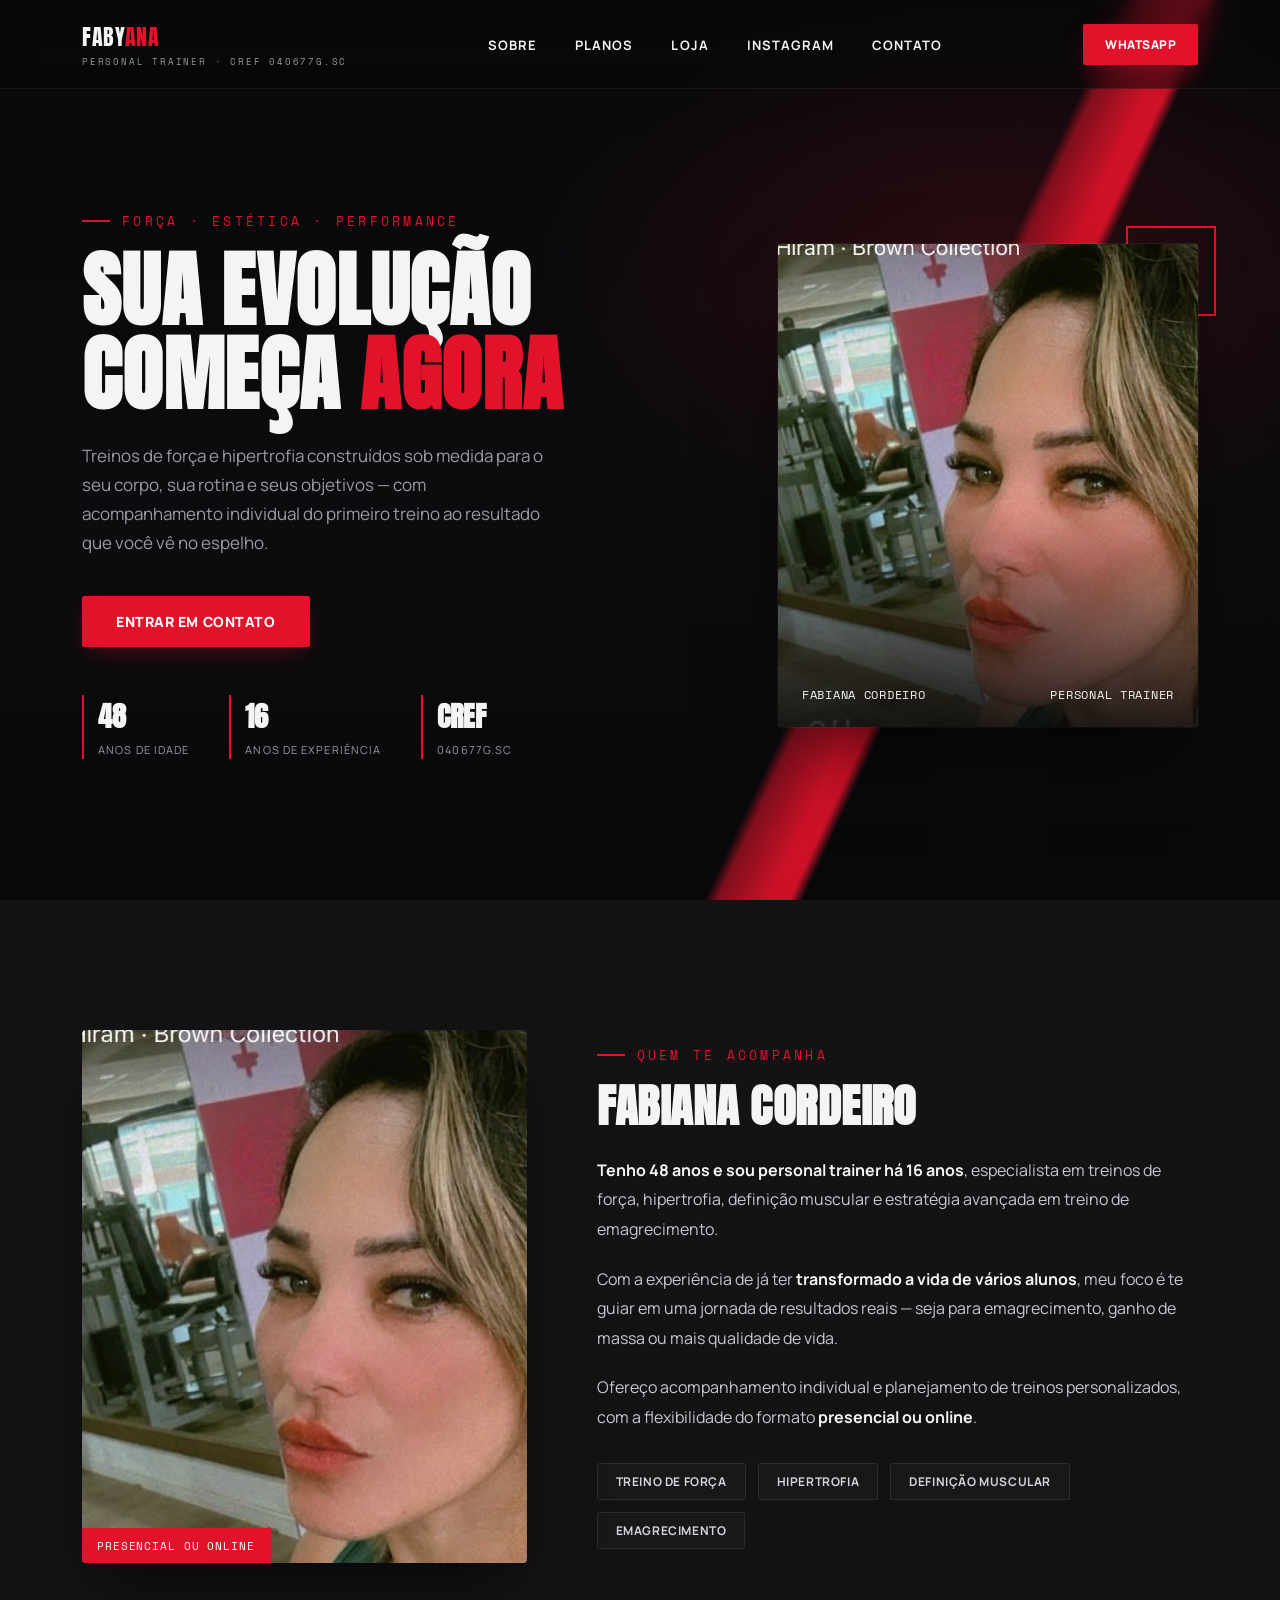
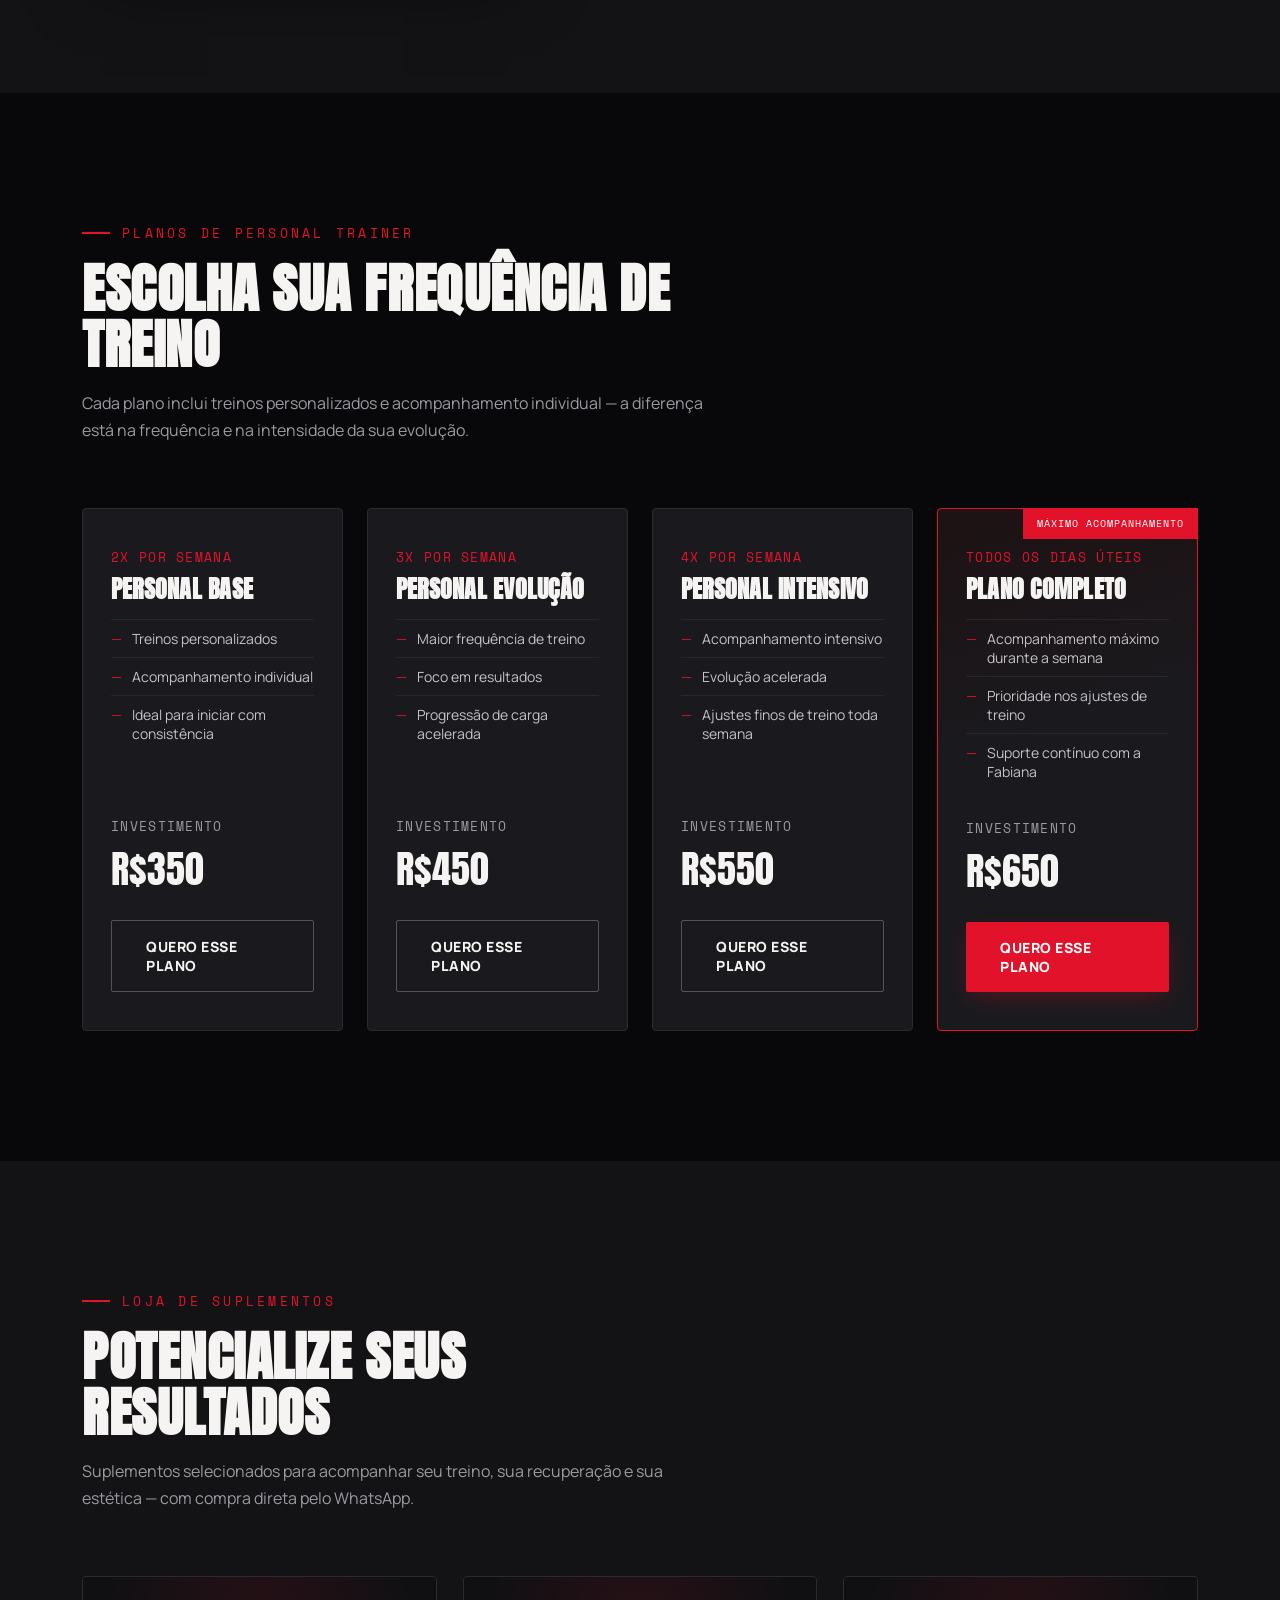
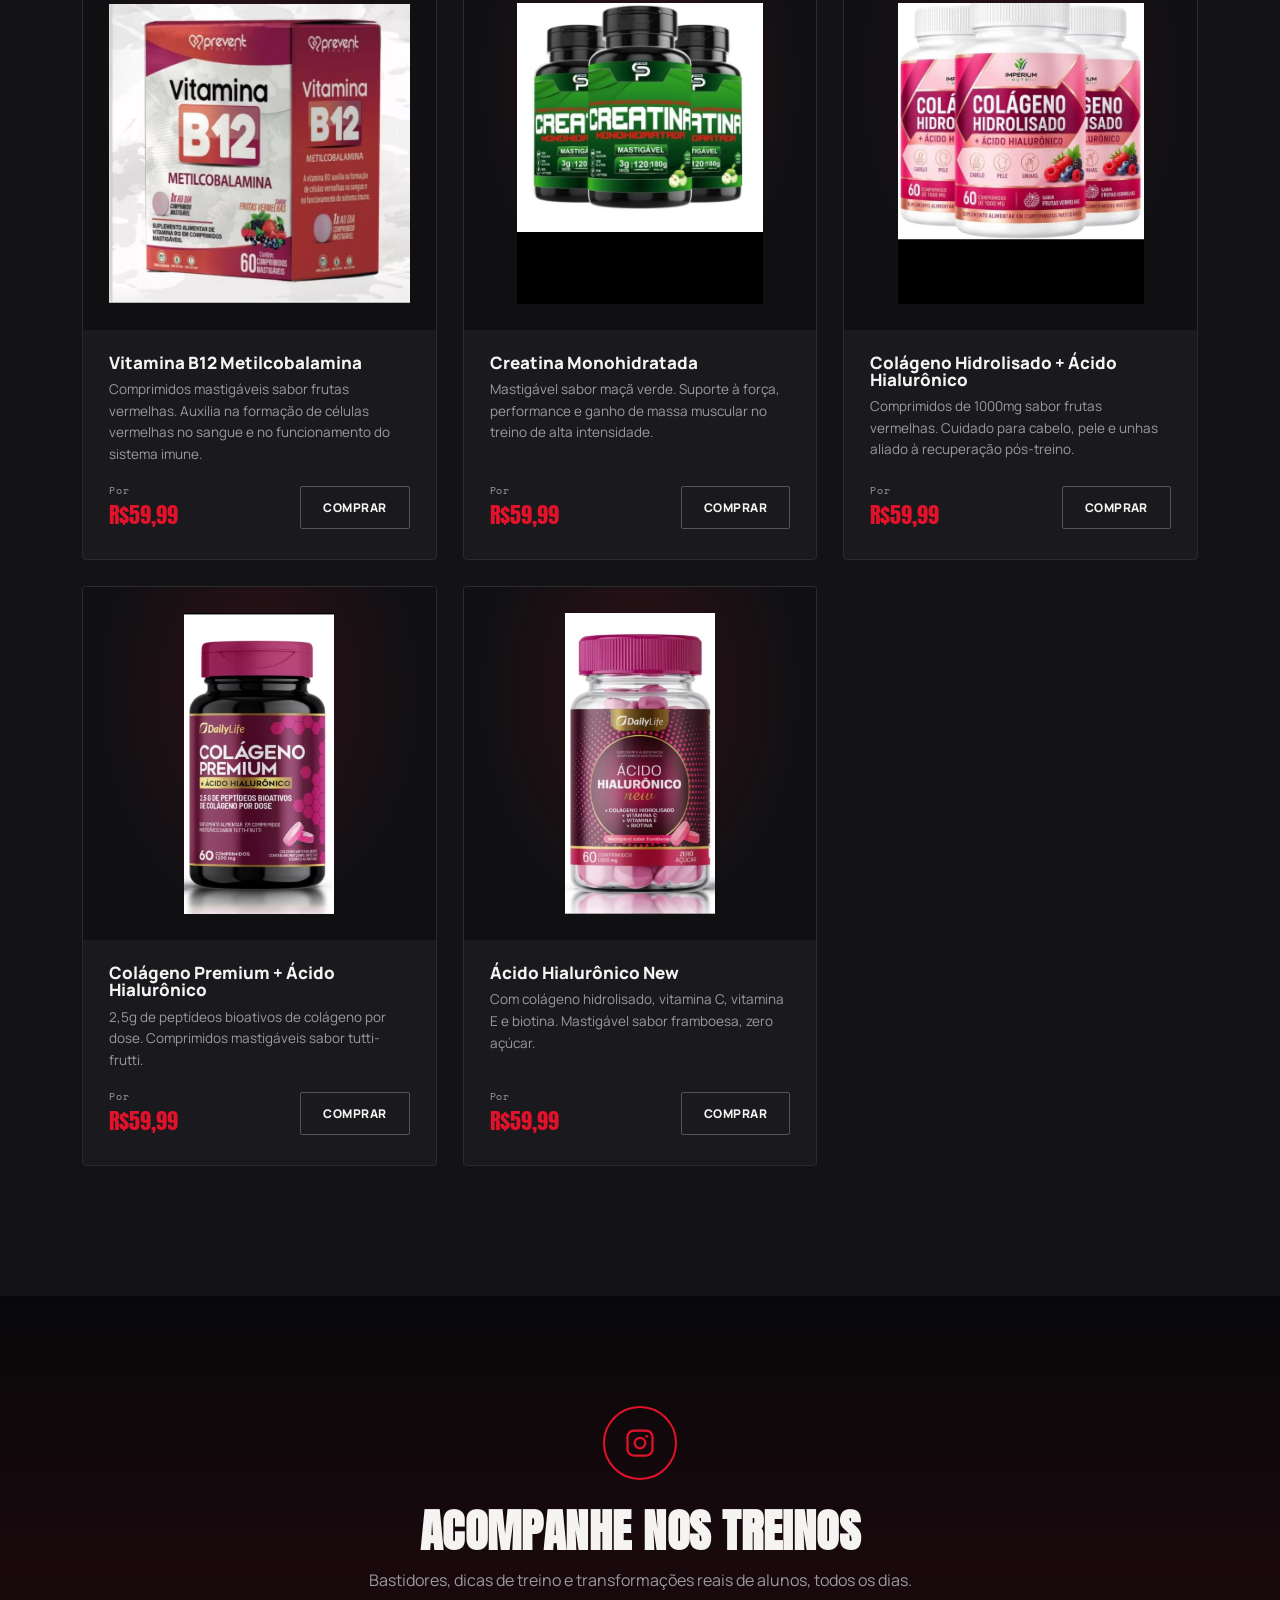
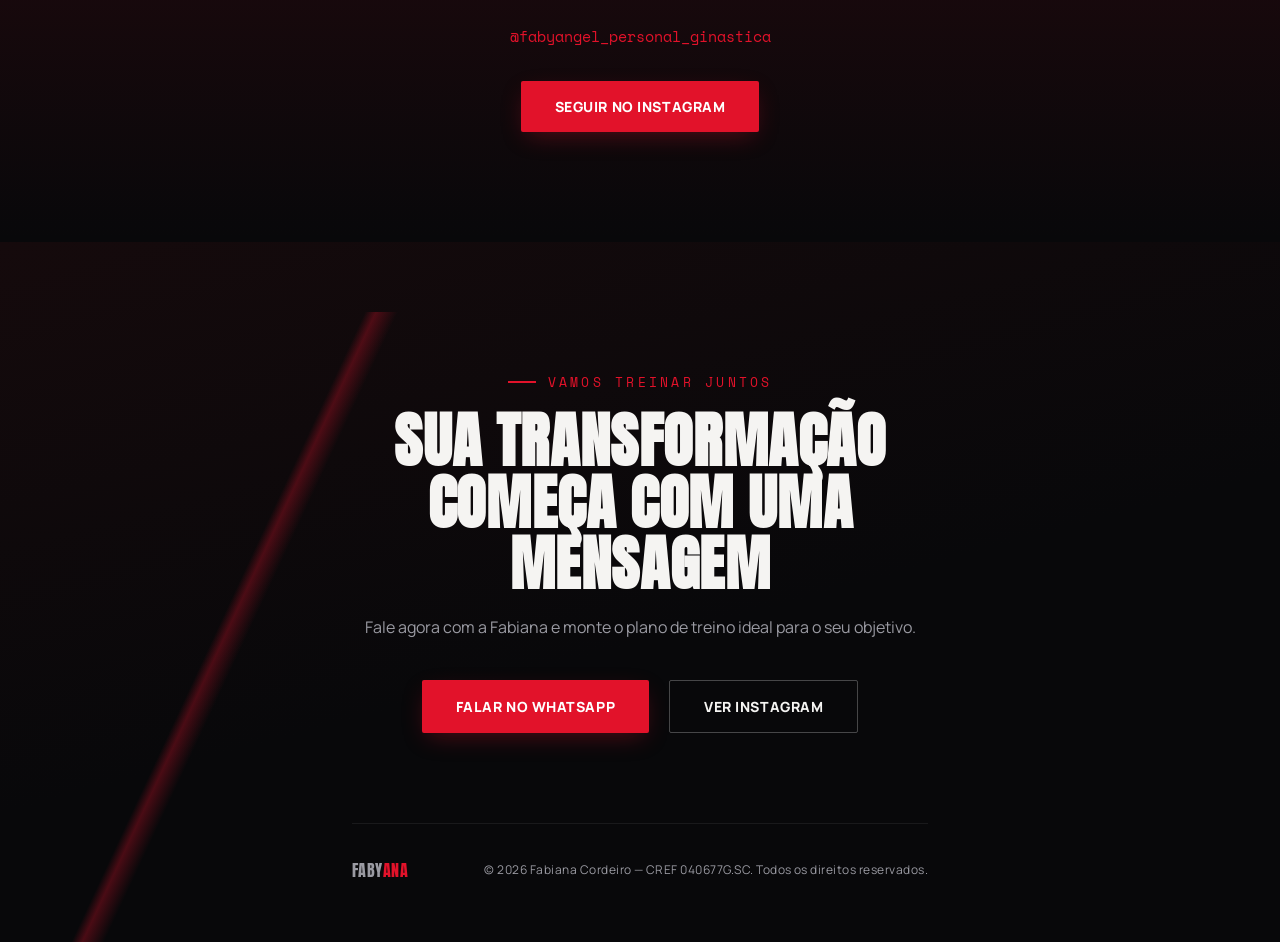
==== commit 1bc05185: "novo app" ====
--- a/index.html
+++ b/index.html
@@ -3,407 +3,246 @@
 <head>
 <meta charset="UTF-8">
 <meta name="viewport" content="width=device-width, initial-scale=1.0">
-<title>Faby Angel | Personal Trainer — Transforme seu corpo, transforme sua vida</title>
-<meta name="description" content="Treinos personalizados para emagrecimento, hipertrofia, saúde e qualidade de vida com a Personal Trainer Faby Angel. Agende agora pelo WhatsApp.">
-
-<!-- Open Graph -->
-<meta property="og:type" content="website">
-<meta property="og:title" content="Faby Angel | Personal Trainer">
-<meta property="og:description" content="Treinos personalizados para emagrecimento, hipertrofia, saúde e qualidade de vida. Agende agora pelo WhatsApp.">
-<meta property="og:image" content="">
-<meta property="og:locale" content="pt_BR">
-
-<!-- Schema.org -->
-<script type="application/ld+json">
-{
-  "@context": "https://schema.org",
-  "@type": "ExerciseGym",
-  "name": "Faby Angel Personal Trainer",
-  "description": "Treinos personalizados para emagrecimento, ganho de massa muscular, saúde e qualidade de vida.",
-  "sameAs": ["https://www.instagram.com/fabyangel_tudo_fitness"],
-  "telephone": "+5548991843136"
-}
-</script>
-
+<title>Fabiana Cordeiro | Personal Trainer</title>
 <link rel="preconnect" href="https://fonts.googleapis.com">
-<link rel="preconnect" href="https://fonts.gstatic.com" crossorigin>
-<link href="https://fonts.googleapis.com/css2?family=Poppins:ital,wght@0,300;0,400;0,500;0,600;0,700;0,800;0,900;1,600&display=swap" rel="stylesheet">
-
+<link href="https://fonts.googleapis.com/css2?family=Anton&family=Manrope:wght@400;500;600;700;800&family=Space+Mono:wght@400;700&display=swap" rel="stylesheet">
 <link rel="stylesheet" href="style.css">
 </head>
 <body>
 
-<div id="preloader">
-  <div class="pre-mark">FABY<span>ANGEL</span></div>
-  <div class="pre-bar"><i></i></div>
-</div>
-
-<header id="siteHeader">
-  <div class="container">
+<header id="site-header">
+  <div class="wrap nav-inner">
+    <a href="#top" class="logo">FABY<span>ANA</span><small>Personal Trainer · CREF 040677G.SC</small></a>
     <nav>
-      <a href="#home" class="logo">FABY<span>ANGEL</span></a>
-      <div class="nav-links">
-        <a href="#sobre">Sobre</a>
-        <a href="#produtos">Produtos</a>
-        <a href="#planos">Planos</a>
-        <a href="#beneficios">Benefícios</a>
-        <a href="#depoimentos">Depoimentos</a>
-        <a href="#faq">FAQ</a>
-      </div>
-      <a href="#" class="nav-cta wa-link">Falar no WhatsApp</a>
-      <button class="burger" id="burgerBtn"><div></div><div></div><div></div></button>
+      <ul>
+        <li><a href="#sobre">Sobre</a></li>
+        <li><a href="#planos">Planos</a></li>
+        <li><a href="#loja">Loja</a></li>
+        <li><a href="#instagram">Instagram</a></li>
+        <li><a href="#contato">Contato</a></li>
+      </ul>
     </nav>
+    <a class="btn btn-primary btn-small nav-cta-visible" id="nav-whats" target="_blank" rel="noopener">WhatsApp</a>
+    <button class="mobile-toggle" id="mobileToggle"><span></span><span></span><span></span></button>
   </div>
 </header>
 
-<div class="menu-overlay" id="menuOverlay"></div>
-<div class="mobile-menu" id="mobileMenu">
-  <a href="#sobre">Sobre</a>
-  <a href="#produtos">Produtos</a>
-  <a href="#planos">Planos</a>
-  <a href="#beneficios">Benefícios</a>
-  <a href="#depoimentos">Depoimentos</a>
-  <a href="#faq">FAQ</a>
-  <a href="#" class="nav-cta wa-link" style="text-align:center;">Falar no WhatsApp</a>
-</div>
-
-<!-- HERO -->
-<section class="hero" id="home">
-  <div class="hero-floaters" aria-hidden="true">
-    <span class="floater f1"></span>
-    <span class="floater f2"></span>
-    <span class="floater f3"></span>
-  </div>
-  <div class="container hero-grid">
-    <div>
-      <span class="hero-eyebrow hero-in" style="animation-delay:.1s;">Personal Trainer</span>
-      <h1 class="hero-in" style="animation-delay:.22s;">Transforme seu corpo com <em>acompanhamento profissional</em>.</h1>
-      <p class="lead hero-in" style="animation-delay:.34s;">Treinos personalizados para emagrecimento, ganho de massa muscular, saúde e qualidade de vida.</p>
-      <div class="hero-actions hero-in" style="animation-delay:.46s;">
-        <a href="#" class="btn-primary wa-link hero-pulse">
-          Quero começar agora
-          <svg width="18" height="18" viewBox="0 0 24 24" fill="none" stroke="currentColor" stroke-width="2.4"><path d="M5 12h14M13 6l6 6-6 6"/></svg>
-        </a>
-        <a href="#planos" class="btn-ghost">Ver planos</a>
-      </div>
-      <div class="hero-stats hero-in" style="animation-delay:.58s;">
-        <div><b class="counter" data-count="300" data-prefix="+">0</b><span>Alunos transformados</span></div>
-        <div><b class="counter" data-count="7" data-suffix=" anos">0</b><span>De experiência</span></div>
-        <div><b class="counter" data-count="100" data-suffix="%">0</b><span>Treino personalizado</span></div>
-      </div>
-    </div>
-    <div class="orb-wrap hero-in-right">
-      <div class="orb" id="orb">
-        <div class="orb-inner">
-          <img src="images/fabyana-foto.png" alt="Faby Angel - Personal Trainer" class="orb-photo">
-        </div>
-        <div class="orb-particle" style="width:8px;height:8px;top:18%;left:15%;animation-delay:.2s;"></div>
-        <div class="orb-particle" style="width:5px;height:5px;top:70%;left:80%;animation-delay:1s;"></div>
-        <div class="orb-particle" style="width:6px;height:6px;top:30%;left:85%;animation-delay:1.8s;"></div>
-      </div>
-    </div>
-  </div>
-  <div class="scroll-cue"><span>Role</span><i></i></div>
-</section>
-
-<!-- SOBRE -->
-<section class="about section" id="sobre">
-  <div class="container about-grid">
-    <div class="reveal">
-      <div class="about-photo">
-        <img src="images/fabyana-foto.png" alt="Faby Angel Personal Trainer" class="about-photo-img parallax-img">
-        <div class="about-badge"><b>Personal Trainer & Musculação</b><span>Especialidades</span></div>
-      </div>
-    </div>
-    <div class="reveal">
-      <span class="eyebrow">Sobre mim</span>
-      <h2 class="section-title" style="margin-bottom:24px;">Uma guerreira que transforma vidas através do movimento.</h2>
-      <div class="about-text">
-        <p>Tenho 48 anos e sou personal trainer, especialista em treinos de força, hipertrofia, definição muscular, estratégia avançada e treino de emagrecimento.</p>
-        <p>Com anos de experiência e a vida de vários alunos já transformada, meu foco é te guiar em uma jornada de resultados reais — seja para emagrecimento, ganho de massa ou mais qualidade de vida.</p>
-        <p>Ofereço acompanhamento individual e planejamento de treinos personalizados, com a flexibilidade de formato presencial ou online.</p>
-      </div>
-    </div>
-  </div>
-</section>
-
-<!-- PRODUTOS -->
-<section class="section" id="produtos">
-  <div class="container">
+<section class="hero" id="top">
+  <div class="hero-slash"></div>
+  <div class="wrap hero-grid">
+    <div class="hero-copy reveal">
+      <div class="eyebrow">Força · Estética · Performance</div>
+      <h1>SUA EVOLUÇÃO<br>COMEÇA <em>AGORA</em></h1>
+      <p>Treinos de força e hipertrofia construídos sob medida para o seu corpo, sua rotina e seus objetivos — com acompanhamento individual do primeiro treino ao resultado que você vê no espelho.</p>
+      <a class="btn btn-primary" id="hero-whats" target="_blank" rel="noopener">Entrar em contato</a>
+      <div class="hero-stats">
+        <div><b>48</b><span>Anos de idade</span></div>
+        <div><b>16</b><span>Anos de experiência</span></div>
+        <div><b>CREF</b><span>040677G.SC</span></div>
+      </div>
+    </div>
+    <div class="hero-photo-wrap reveal">
+      <div class="photo-corner"></div>
+      <div class="photo-frame">
+        <img src="images/fabyana-hero.jpg" alt="Fabiana Cordeiro, personal trainer">
+        <div class="photo-tag"><span>FABIANA CORDEIRO</span><span>PERSONAL TRAINER</span></div>
+      </div>
+    </div>
+  </div>
+</section>
+
+<section class="about" id="sobre">
+  <div class="wrap about-grid">
+    <div class="about-photo reveal">
+      <img src="images/fabyana-hero.jpg" alt="Fabiana Cordeiro">
+      <div class="about-badge">Presencial ou Online</div>
+    </div>
+    <div class="about-copy reveal">
+      <div class="eyebrow">Quem te acompanha</div>
+      <h2 style="font-size:clamp(30px,4vw,46px);margin-bottom:26px;">Fabiana Cordeiro</h2>
+      <p><b>Tenho 48 anos e sou personal trainer há 16 anos</b>, especialista em treinos de força, hipertrofia, definição muscular e estratégia avançada em treino de emagrecimento.</p>
+      <p>Com a experiência de já ter <b>transformado a vida de vários alunos</b>, meu foco é te guiar em uma jornada de resultados reais — seja para emagrecimento, ganho de massa ou mais qualidade de vida.</p>
+      <p>Ofereço acompanhamento individual e planejamento de treinos personalizados, com a flexibilidade do formato <b>presencial ou online</b>.</p>
+      <div class="about-specialties">
+        <span class="chip">Treino de Força</span>
+        <span class="chip">Hipertrofia</span>
+        <span class="chip">Definição Muscular</span>
+        <span class="chip">Emagrecimento</span>
+      </div>
+    </div>
+  </div>
+</section>
+
+<section class="plans" id="planos">
+  <div class="wrap">
     <div class="section-head reveal">
-      <span class="eyebrow">Suplementos recomendados</span>
-      <h2 class="section-title">Performance também se constrói na nutrição.</h2>
-      <p class="section-sub">Produtos selecionados por mim para potencializar seus resultados dentro e fora do treino.</p>
-    </div>
-    <div class="products-grid">
-      <div class="product-card reveal">
-        <div class="product-media">
-          <span class="product-tag">Mais vendido</span>
-          <img src="images/creatina-mastigavel.jpg" alt="Creatina Mastigável sabor maçã verde" loading="lazy">
-        </div>
-        <div class="product-body">
-          <h3>Creatina Mastigável</h3>
-          <p class="desc">Creatina monohidratada em versão mastigável, sabor maçã verde. Praticidade para o dia a dia sem abrir mão da qualidade.</p>
-          <ul class="benefit-list">
-            <li><svg viewBox="0 0 24 24" fill="none" stroke-width="2.4"><path d="M20 6L9 17l-5-5"/></svg>Creatina Monohidratada pura</li>
-            <li><svg viewBox="0 0 24 24" fill="none" stroke-width="2.4"><path d="M20 6L9 17l-5-5"/></svg>Mastigável, fácil de consumir</li>
-            <li><svg viewBox="0 0 24 24" fill="none" stroke-width="2.4"><path d="M20 6L9 17l-5-5"/></svg>Sabor maçã verde refrescante</li>
-            <li><svg viewBox="0 0 24 24" fill="none" stroke-width="2.4"><path d="M20 6L9 17l-5-5"/></svg>Excelente para força e desempenho</li>
-          </ul>
-          <a href="#" class="btn-block wa-link" data-msg="Olá! Gostaria de comprar a Creatina Mastigável. Pode me informar o valor?">Comprar pelo WhatsApp</a>
-        </div>
-      </div>
-      <div class="product-card reveal">
-        <div class="product-media">
-          <span class="product-tag">Beleza & Pele</span>
-          <img src="images/colageno-premium.jpg" alt="Colágeno Premium com ácido hialurônico" loading="lazy">
-        </div>
-        <div class="product-body">
-          <h3>Colágeno Premium</h3>
-          <p class="desc">Fórmula com ácido hialurônico e peptídeos bioativos para pele, cabelo e articulações mais saudáveis.</p>
-          <ul class="benefit-list">
-            <li><svg viewBox="0 0 24 24" fill="none" stroke-width="2.4"><path d="M20 6L9 17l-5-5"/></svg>Ácido hialurônico</li>
-            <li><svg viewBox="0 0 24 24" fill="none" stroke-width="2.4"><path d="M20 6L9 17l-5-5"/></svg>Fortalece os cabelos</li>
-            <li><svg viewBox="0 0 24 24" fill="none" stroke-width="2.4"><path d="M20 6L9 17l-5-5"/></svg>Auxilia na hidratação da pele</li>
-            <li><svg viewBox="0 0 24 24" fill="none" stroke-width="2.4"><path d="M20 6L9 17l-5-5"/></svg>Peptídeos bioativos</li>
-          </ul>
-          <a href="#" class="btn-block wa-link" data-msg="Olá! Gostaria de comprar o Colágeno Premium. Pode me informar o valor?">Comprar pelo WhatsApp</a>
-        </div>
-      </div>
-      <div class="product-card reveal">
-        <div class="product-media">
-          <span class="product-tag">Fórmula completa</span>
-          <img src="images/acido-hialuronico.png" alt="Ácido Hialurônico mastigável sabor framboesa" loading="lazy">
-        </div>
-        <div class="product-body">
-          <h3>Ácido Hialurônico</h3>
-          <p class="desc">Mastigável sabor framboesa, com vitaminas e biotina para hidratação da pele e apoio à beleza de dentro para fora.</p>
-          <ul class="benefit-list">
-            <li><svg viewBox="0 0 24 24" fill="none" stroke-width="2.4"><path d="M20 6L9 17l-5-5"/></svg>Fórmula completa com Vitamina B9 e C</li>
-            <li><svg viewBox="0 0 24 24" fill="none" stroke-width="2.4"><path d="M20 6L9 17l-5-5"/></svg>Vitamina E + Biotina</li>
-            <li><svg viewBox="0 0 24 24" fill="none" stroke-width="2.4"><path d="M20 6L9 17l-5-5"/></svg>Mastigável, sabor framboesa</li>
-            <li><svg viewBox="0 0 24 24" fill="none" stroke-width="2.4"><path d="M20 6L9 17l-5-5"/></svg>Auxilia na hidratação e viço da pele</li>
-          </ul>
-          <a href="#" class="btn-block wa-link" data-msg="Olá! Gostaria de comprar o Ácido Hialurônico. Pode me informar o valor?">Comprar pelo WhatsApp</a>
-        </div>
-      </div>
-    </div>
-  </div>
-</section>
-
-<!-- PLANOS -->
-<section class="plans section" id="planos">
-  <div class="container">
-    <div class="section-head center reveal">
-      <span class="eyebrow">Personal Trainer</span>
-      <h2 class="section-title">Escolha o ritmo da sua transformação.</h2>
-      <p class="section-sub">Planos flexíveis com acompanhamento 100% individual, ajustados à sua rotina e objetivo.</p>
+      <div class="eyebrow">Planos de Personal Trainer</div>
+      <h2>Escolha sua frequência de treino</h2>
+      <p>Cada plano inclui treinos personalizados e acompanhamento individual — a diferença está na frequência e na intensidade da sua evolução.</p>
     </div>
     <div class="plans-grid">
+
       <div class="plan-card reveal">
-        <div class="plan-icon"><svg viewBox="0 0 24 24" fill="none" stroke-width="2"><path d="M6 3v18M18 3v18M4 8h4M4 16h4M16 8h4M16 16h4"/></svg></div>
-        <h4>2x por semana</h4>
-        <div class="plan-price">R$350<span>/mês</span></div>
-        <p class="plan-desc">Ideal para quem está começando ou tem rotina mais corrida.</p>
-        <a href="#" class="plan-btn wa-link" data-msg="Olá! Gostaria de saber mais sobre o plano de Personal 2x por semana.">Tenho interesse</a>
-      </div>
-      <div class="plan-card featured reveal">
-        <span class="plan-badge">Mais popular</span>
-        <div class="plan-icon"><svg viewBox="0 0 24 24" fill="none" stroke-width="2"><path d="M6 3v18M18 3v18M4 8h4M4 16h4M16 8h4M16 16h4"/></svg></div>
-        <h4>3x por semana</h4>
-        <div class="plan-price">R$450<span>/mês</span></div>
-        <p class="plan-desc">O equilíbrio perfeito entre frequência e resultado.</p>
-        <a href="#" class="plan-btn wa-link" data-msg="Olá! Gostaria de saber mais sobre o plano de Personal 3x por semana.">Tenho interesse</a>
-      </div>
+        <div class="plan-freq">2X POR SEMANA</div>
+        <h3>Personal Base</h3>
+        <ul>
+          <li>Treinos personalizados</li>
+          <li>Acompanhamento individual</li>
+          <li>Ideal para iniciar com consistência</li>
+        </ul>
+        <div class="plan-price"><span>Investimento</span>R$350</div>
+        <a class="btn btn-outline plan-btn" data-plan="Personal 2x por semana" target="_blank" rel="noopener">Quero esse plano</a>
+      </div>
+
       <div class="plan-card reveal">
-        <div class="plan-icon"><svg viewBox="0 0 24 24" fill="none" stroke-width="2"><path d="M6 3v18M18 3v18M4 8h4M4 16h4M16 8h4M16 16h4"/></svg></div>
-        <h4>4x por semana</h4>
-        <div class="plan-price">R$550<span>/mês</span></div>
-        <p class="plan-desc">Para quem quer acelerar a evolução com constância.</p>
-        <a href="#" class="plan-btn wa-link" data-msg="Olá! Gostaria de saber mais sobre o plano de Personal 4x por semana.">Tenho interesse</a>
-      </div>
+        <div class="plan-freq">3X POR SEMANA</div>
+        <h3>Personal Evolução</h3>
+        <ul>
+          <li>Maior frequência de treino</li>
+          <li>Foco em resultados</li>
+          <li>Progressão de carga acelerada</li>
+        </ul>
+        <div class="plan-price"><span>Investimento</span>R$450</div>
+        <a class="btn btn-outline plan-btn" data-plan="Personal 3x por semana" target="_blank" rel="noopener">Quero esse plano</a>
+      </div>
+
       <div class="plan-card reveal">
-        <div class="plan-icon"><svg viewBox="0 0 24 24" fill="none" stroke-width="2"><path d="M6 3v18M18 3v18M4 8h4M4 16h4M16 8h4M16 16h4"/></svg></div>
-        <h4>Semana toda</h4>
-        <div class="plan-price">R$650<span>/mês</span></div>
-        <p class="plan-desc">Acompanhamento máximo, todos os dias ao seu lado.</p>
-        <a href="#" class="plan-btn wa-link" data-msg="Olá! Gostaria de saber mais sobre o plano de Personal para a semana toda.">Tenho interesse</a>
-      </div>
-    </div>
-  </div>
-</section>
-
-<!-- BENEFICIOS -->
-<section class="section" id="beneficios">
-  <div class="container">
-    <div class="section-head center reveal">
-      <span class="eyebrow">Por que treinar comigo</span>
-      <h2 class="section-title">Resultado de verdade, no seu tempo.</h2>
-    </div>
-    <div class="benefits-grid">
-      <div class="benefit-tile reveal">
-        <div class="ic"><svg viewBox="0 0 24 24" fill="none" stroke-width="2"><path d="M13 2 3 14h7l-1 8 11-14h-7l1-6Z"/></svg></div>
-        <h4>Emagrecimento</h4>
-        <p>Treinos estratégicos para queima de gordura sustentável.</p>
-      </div>
-      <div class="benefit-tile reveal">
-        <div class="ic"><svg viewBox="0 0 24 24" fill="none" stroke-width="2"><path d="M6.5 6.5 3 3M17.5 6.5 21 3M6.5 17.5 3 21M17.5 17.5 21 21M9 9h6v6H9z"/></svg></div>
-        <h4>Hipertrofia</h4>
-        <p>Ganho de massa muscular com técnica e progressão de carga.</p>
-      </div>
-      <div class="benefit-tile reveal">
-        <div class="ic"><svg viewBox="0 0 24 24" fill="none" stroke-width="2"><path d="M2 12h4l2-8 4 16 3-11 2 3h5"/></svg></div>
-        <h4>Condicionamento físico</h4>
-        <p>Mais fôlego, resistência e disposição no dia a dia.</p>
-      </div>
-      <div class="benefit-tile reveal">
-        <div class="ic"><svg viewBox="0 0 24 24" fill="none" stroke-width="2"><path d="M12 21s-7-4.35-9.5-9C.8 8.1 2.6 4.5 6 4.5c2 0 3.3 1.2 4 2.3.7-1.1 2-2.3 4-2.3 3.4 0 5.2 3.6 3.5 7.5C19 16.65 12 21 12 21Z"/></svg></div>
-        <h4>Saúde</h4>
-        <p>Cuidado com o corpo em todas as fases da sua vida.</p>
-      </div>
-      <div class="benefit-tile reveal">
-        <div class="ic"><svg viewBox="0 0 24 24" fill="none" stroke-width="2"><circle cx="12" cy="8" r="4"/><path d="M4 21c1-4 4-6 8-6s7 2 8 6"/></svg></div>
-        <h4>Qualidade de vida</h4>
-        <p>Mais energia, autoestima e bem-estar em todas as áreas.</p>
-      </div>
-      <div class="benefit-tile reveal">
-        <div class="ic"><svg viewBox="0 0 24 24" fill="none" stroke-width="2"><path d="M4 19V5a2 2 0 0 1 2-2h9l5 5v11a2 2 0 0 1-2 2H6a2 2 0 0 1-2-2Z"/><path d="M9 12h6M9 16h6"/></svg></div>
-        <h4>Treinos personalizados</h4>
-        <p>Planejamento sob medida para o seu corpo e objetivo.</p>
-      </div>
-      <div class="benefit-tile reveal">
-        <div class="ic"><svg viewBox="0 0 24 24" fill="none" stroke-width="2"><path d="M17 20h5v-2a4 4 0 0 0-3-3.87M9 20H4v-2a4 4 0 0 1 3-3.87m5-5.13a4 4 0 1 0 0-8 4 4 0 0 0 0 8Zm6 2a4 4 0 1 0-3-6.65"/></svg></div>
-        <h4>Acompanhamento próximo</h4>
-        <p>Suporte constante para ajustar o treino sempre que precisar.</p>
-      </div>
-      <div class="benefit-tile reveal">
-        <div class="ic"><svg viewBox="0 0 24 24" fill="none" stroke-width="2"><path d="M12 2v4M12 18v4M4.9 4.9l2.8 2.8M16.3 16.3l2.8 2.8M2 12h4M18 12h4M4.9 19.1l2.8-2.8M16.3 7.7l2.8-2.8"/></svg></div>
-        <h4>Personal Trainer & energia</h4>
-        <p>Treinos que unem energia, ritmo e queima de calorias.</p>
-      </div>
-    </div>
-  </div>
-</section>
-
-<!-- DEPOIMENTOS -->
-<section class="testi section" id="depoimentos">
-  <div class="container">
-    <div class="section-head center reveal">
-      <span class="eyebrow">Depoimentos</span>
-      <h2 class="section-title">Quem treina comigo, sente a diferença.</h2>
-      <p class="section-sub">Exemplos ilustrativos — em breve substituídos pelos depoimentos reais dos alunos.</p>
-    </div>
-    <div class="testi-track-wrap reveal">
-      <button class="testi-arrow prev" id="testiPrev">&#8592;</button>
-      <button class="testi-arrow next" id="testiNext">&#8594;</button>
-      <div class="testi-slide active">
-        <div class="testi-stars">★★★★★</div>
-        <p class="quote">Em 4 meses perdi 8kg e ganhei uma disposição que não tinha há anos. A Faby entende cada fase do meu corpo.</p>
-        <div class="testi-author">
-          <div class="testi-avatar">C</div>
-          <div><b>Carla M.</b><span>Aluna há 8 meses</span></div>
-        </div>
-      </div>
-      <div class="testi-slide">
-        <div class="testi-stars">★★★★★</div>
-        <p class="quote">As aulas de Personal Trainer mudaram minha relação com o exercício. Hoje treinar é a melhor parte do meu dia.</p>
-        <div class="testi-author">
-          <div class="testi-avatar">J</div>
-          <div><b>Juliana R.</b><span>Aluna há 1 ano</span></div>
-        </div>
-      </div>
-      <div class="testi-slide">
-        <div class="testi-stars">★★★★★</div>
-        <p class="quote">Comecei sedentário e com receio de me machucar. O acompanhamento próximo fez toda a diferença.</p>
-        <div class="testi-author">
-          <div class="testi-avatar">R</div>
-          <div><b>Rodrigo P.</b><span>Aluno há 5 meses</span></div>
-        </div>
-      </div>
-      <div class="testi-dots" id="testiDots"></div>
-    </div>
-  </div>
-</section>
-
-<!-- FAQ -->
-<section class="section" id="faq">
-  <div class="container">
-    <div class="section-head center reveal">
-      <span class="eyebrow">Dúvidas frequentes</span>
-      <h2 class="section-title">Perguntas & respostas.</h2>
-    </div>
-    <div class="faq-list reveal">
-      <div class="faq-item">
-        <button class="faq-q">Preciso já saber treinar? <span class="plus">+</span></button>
-        <div class="faq-a"><p>Não! Todo treino é ensinado e ajustado durante as sessões, do zero até o avançado, no seu ritmo.</p></div>
-      </div>
-      <div class="faq-item">
-        <button class="faq-q">O treino é personalizado? <span class="plus">+</span></button>
-        <div class="faq-a"><p>Sim, cada plano é montado de acordo com seu objetivo, seu histórico de saúde e sua rotina.</p></div>
-      </div>
-      <div class="faq-item">
-        <button class="faq-q">Posso começar sedentário? <span class="plus">+</span></button>
-        <div class="faq-a"><p>Com certeza. A progressão é feita com segurança, respeitando seu ponto de partida e sua evolução.</p></div>
-      </div>
-      <div class="faq-item">
-        <button class="faq-q">Como funciona o pagamento? <span class="plus">+</span></button>
-        <div class="faq-a"><p>O pagamento é mensal, combinado diretamente comigo pelo WhatsApp, com total flexibilidade.</p></div>
-      </div>
-    </div>
-  </div>
-</section>
-
-<!-- CTA FINAL -->
-<section class="final-cta">
-  <div class="container">
-    <div class="final-photo reveal"><img src="images/fabyana-foto.png" alt="Faby Angel" class="final-photo-img parallax-img"></div>
-    <h2 class="reveal">Sua transformação começa hoje.</h2>
-    <p class="reveal">Dê o primeiro passo agora mesmo. Fale comigo pelo WhatsApp e monte seu plano personalizado.</p>
-    <a href="#" class="btn-primary wa-link reveal" data-msg="Olá! Gostaria de começar meus treinos." style="font-size:1.05rem;padding:19px 40px;">Falar no WhatsApp</a>
-  </div>
-</section>
-
-<!-- FOOTER -->
-<footer>
-  <div class="container">
-    <div class="footer-grid reveal">
-      <div class="footer-brand">
-        <a href="#home" class="logo">FABY<span>ANGEL</span></a>
-        <p>Personal Trainer especializada em treinos personalizados, emagrecimento, hipertrofia e definição muscular. Sua transformação começa com o primeiro passo.</p>
-        <div class="footer-social">
-          <a href="https://www.instagram.com/fabyangel_tudo_fitness" target="_blank" rel="noopener" aria-label="Instagram">
-            <svg viewBox="0 0 24 24" fill="none" stroke-width="2"><rect x="3" y="3" width="18" height="18" rx="5"/><circle cx="12" cy="12" r="4"/><circle cx="17.5" cy="6.5" r="1"/></svg>
-          </a>
-          <a href="#" class="wa-link" aria-label="WhatsApp">
-            <svg viewBox="0 0 32 32" fill="currentColor" stroke="none"><path d="M16 3C9 3 3.3 8.6 3.3 15.5c0 2.6.8 5 2.1 7L3 29l6.7-2.2c1.9 1 4.1 1.6 6.3 1.6 7 0 12.7-5.6 12.7-12.5S23 3 16 3z" fill="none" stroke="#fff" stroke-width="1.6"/></svg>
-          </a>
-        </div>
-      </div>
-      <div class="footer-col">
-        <h5>Navegação</h5>
-        <a href="#sobre">Sobre</a>
-        <a href="#produtos">Produtos</a>
-        <a href="#planos">Planos</a>
-        <a href="#faq">FAQ</a>
-      </div>
-      <div class="footer-col">
-        <h5>Contato</h5>
-        <a href="https://www.instagram.com/fabyangel_tudo_fitness" target="_blank" rel="noopener">@fabyangel_tudo_fitness</a>
-        <a href="#" class="wa-link">+55 48 99184-3136</a>
-        <p>Florianópolis, SC — Brasil</p>
-      </div>
-    </div>
-    <div class="footer-bottom reveal">
-      <span>© <span id="year"></span> Faby Angel Personal Trainer. Todos os direitos reservados.</span>
-      <span>Feito com dedicação para transformar vidas.</span>
-    </div>
-  </div>
-</footer>
-
-<a href="#" class="wa-float wa-link" aria-label="WhatsApp">
-  <svg viewBox="0 0 32 32"><path d="M16.001 3C9.096 3 3.5 8.596 3.5 15.5c0 2.657.83 5.122 2.243 7.147L4 29l6.53-1.71a12.44 12.44 0 0 0 5.47 1.28c6.905 0 12.5-5.596 12.5-12.5S22.906 3 16.001 3Zm7.36 17.66c-.31.87-1.53 1.6-2.5 1.8-.66.14-1.52.25-4.42-.95-3.71-1.54-6.1-5.29-6.28-5.54-.18-.24-1.5-2-1.5-3.8s.94-2.68 1.28-3.05c.31-.34.68-.42.9-.42h.65c.21 0 .49-.08.76.58.31.75 1.05 2.6 1.14 2.78.09.19.15.4.03.65-.12.24-.18.4-.36.62-.18.21-.38.47-.55.63-.18.18-.37.37-.16.72.21.35.93 1.53 2 2.47 1.37 1.22 2.53 1.6 2.88 1.78.35.18.55.15.76-.09.21-.24.9-1.05 1.14-1.41.24-.35.47-.29.79-.18.32.12 2.05.97 2.4 1.14.35.18.58.26.66.41.09.15.09.85-.22 1.72Z"/></svg>
-</a>
+        <div class="plan-freq">4X POR SEMANA</div>
+        <h3>Personal Intensivo</h3>
+        <ul>
+          <li>Acompanhamento intensivo</li>
+          <li>Evolução acelerada</li>
+          <li>Ajustes finos de treino toda semana</li>
+        </ul>
+        <div class="plan-price"><span>Investimento</span>R$550</div>
+        <a class="btn btn-outline plan-btn" data-plan="Personal 4x por semana" target="_blank" rel="noopener">Quero esse plano</a>
+      </div>
+
+      <div class="plan-card top reveal">
+        <div class="plan-badge">Máximo Acompanhamento</div>
+        <div class="plan-freq">TODOS OS DIAS ÚTEIS</div>
+        <h3>Plano Completo</h3>
+        <ul>
+          <li>Acompanhamento máximo durante a semana</li>
+          <li>Prioridade nos ajustes de treino</li>
+          <li>Suporte contínuo com a Fabiana</li>
+        </ul>
+        <div class="plan-price"><span>Investimento</span>R$650</div>
+        <a class="btn btn-primary plan-btn" data-plan="Plano completo" target="_blank" rel="noopener">Quero esse plano</a>
+      </div>
+
+    </div>
+  </div>
+</section>
+
+<section class="store" id="loja">
+  <div class="wrap">
+    <div class="section-head reveal">
+      <div class="eyebrow">Loja de Suplementos</div>
+      <h2>Potencialize seus resultados</h2>
+      <p>Suplementos selecionados para acompanhar seu treino, sua recuperação e sua estética — com compra direta pelo WhatsApp.</p>
+    </div>
+    <div class="store-grid">
+
+      <div class="product-card reveal">
+        <div class="product-media"><img src="images/prod-b12.jpg" alt="Vitamina B12 Metilcobalamina"></div>
+        <div class="product-body">
+          <h3>Vitamina B12 Metilcobalamina</h3>
+          <p>Comprimidos mastigáveis sabor frutas vermelhas. Auxilia na formação de células vermelhas no sangue e no funcionamento do sistema imune.</p>
+          <div class="product-foot">
+            <div class="product-price"><small>Por</small>R$59,99</div>
+            <a class="btn btn-outline btn-small product-btn" data-product="Vitamina B12 Metilcobalamina" target="_blank" rel="noopener">Comprar</a>
+          </div>
+        </div>
+      </div>
+
+      <div class="product-card reveal">
+        <div class="product-media"><img src="images/prod-creatina.jpg" alt="Creatina Monohidratada"></div>
+        <div class="product-body">
+          <h3>Creatina Monohidratada</h3>
+          <p>Mastigável sabor maçã verde. Suporte à força, performance e ganho de massa muscular no treino de alta intensidade.</p>
+          <div class="product-foot">
+            <div class="product-price"><small>Por</small>R$59,99</div>
+            <a class="btn btn-outline btn-small product-btn" data-product="Creatina Monohidratada" target="_blank" rel="noopener">Comprar</a>
+          </div>
+        </div>
+      </div>
+
+      <div class="product-card reveal">
+        <div class="product-media"><img src="images/prod-colageno-hidrolisado.jpg" alt="Colágeno Hidrolisado + Ácido Hialurônico"></div>
+        <div class="product-body">
+          <h3>Colágeno Hidrolisado + Ácido Hialurônico</h3>
+          <p>Comprimidos de 1000mg sabor frutas vermelhas. Cuidado para cabelo, pele e unhas aliado à recuperação pós-treino.</p>
+          <div class="product-foot">
+            <div class="product-price"><small>Por</small>R$59,99</div>
+            <a class="btn btn-outline btn-small product-btn" data-product="Colágeno Hidrolisado + Ácido Hialurônico" target="_blank" rel="noopener">Comprar</a>
+          </div>
+        </div>
+      </div>
+
+      <div class="product-card reveal">
+        <div class="product-media"><img src="images/prod-colageno-premium.jpg" alt="Colágeno Premium + Ácido Hialurônico"></div>
+        <div class="product-body">
+          <h3>Colágeno Premium + Ácido Hialurônico</h3>
+          <p>2,5g de peptídeos bioativos de colágeno por dose. Comprimidos mastigáveis sabor tutti-frutti.</p>
+          <div class="product-foot">
+            <div class="product-price"><small>Por</small>R$59,99</div>
+            <a class="btn btn-outline btn-small product-btn" data-product="Colágeno Premium + Ácido Hialurônico" target="_blank" rel="noopener">Comprar</a>
+          </div>
+        </div>
+      </div>
+
+      <div class="product-card reveal">
+        <div class="product-media"><img src="images/prod-acido-hialuronico.jpg" alt="Ácido Hialurônico New"></div>
+        <div class="product-body">
+          <h3>Ácido Hialurônico New</h3>
+          <p>Com colágeno hidrolisado, vitamina C, vitamina E e biotina. Mastigável sabor framboesa, zero açúcar.</p>
+          <div class="product-foot">
+            <div class="product-price"><small>Por</small>R$59,99</div>
+            <a class="btn btn-outline btn-small product-btn" data-product="Ácido Hialurônico New" target="_blank" rel="noopener">Comprar</a>
+          </div>
+        </div>
+      </div>
+
+    </div>
+  </div>
+</section>
+
+<section class="insta" id="instagram">
+  <div class="wrap insta-inner reveal">
+    <div class="insta-icon">
+      <svg width="30" height="30" viewBox="0 0 24 24" fill="none" stroke="#e2122a" stroke-width="1.8"><rect x="2" y="2" width="20" height="20" rx="5"/><circle cx="12" cy="12" r="4.2"/><circle cx="17.4" cy="6.6" r="1.1" fill="#e2122a" stroke="none"/></svg>
+    </div>
+    <h2>Acompanhe nos treinos</h2>
+    <p>Bastidores, dicas de treino e transformações reais de alunos, todos os dias.</p>
+    <a class="insta-handle" href="https://instagram.com/fabyangel_personal_ginastica" target="_blank" rel="noopener">@fabyangel_personal_ginastica</a>
+    <div style="margin-top:34px;">
+      <a class="btn btn-primary" href="https://instagram.com/fabyangel_personal_ginastica" target="_blank" rel="noopener">Seguir no Instagram</a>
+    </div>
+  </div>
+</section>
+
+<section class="contact" id="contato">
+  <div class="contact-slash"></div>
+  <div class="wrap contact-inner reveal">
+    <div class="eyebrow" style="justify-content:center;">Vamos treinar juntos</div>
+    <h2>Sua transformação<br>começa com uma mensagem</h2>
+    <p>Fale agora com a Fabiana e monte o plano de treino ideal para o seu objetivo.</p>
+    <div class="contact-actions">
+      <a class="btn btn-primary" id="contact-whats" target="_blank" rel="noopener">Falar no WhatsApp</a>
+      <a class="btn btn-outline" href="https://instagram.com/fabyangel_personal_ginastica" target="_blank" rel="noopener">Ver Instagram</a>
+    </div>
+    <footer>
+      <span class="logo">FABY<span style="color:var(--red);">ANA</span></span>
+      <span>&copy; 2026 Fabiana Cordeiro — CREF 040677G.SC. Todos os direitos reservados.</span>
+    </footer>
+  </div>
+</section>
+
+
+
+</body>
+</html>
 
 <script src="script.js"></script>
-</body>
 </html>
--- a/style.css
+++ b/style.css
@@ -1,542 +1,406 @@
 :root{
-  --red: #C1121F;
-  --red-bright: #FF2B3D;
-  --black: #0B0B0B;
-  --black-2: #131313;
-  --gray-dark: #1B1B1D;
-  --gray-mid: #2A2A2D;
-  --white: #FFFFFF;
-  --off: #F4F1EF;
-  --ease: cubic-bezier(.22,1,.36,1);
+  --black: #08080a;
+  --black-2: #131316;
+  --card: #1a1a1e;
+  --card-border: #2a2a2f;
+  --red: #e2122a;
+  --red-2: #8c0f1f;
+  --red-glow: rgba(226,18,42,0.35);
+  --white: #f5f4f2;
+  --muted: #9a9aa2;
+  --display: 'Anton', sans-serif;
+  --body: 'Manrope', sans-serif;
+  --mono: 'Space Mono', monospace;
 }
 *{margin:0;padding:0;box-sizing:border-box;}
 html{scroll-behavior:smooth;}
 body{
-  font-family:'Poppins',sans-serif;
   background:var(--black);
-  color:var(--off);
+  color:var(--white);
+  font-family:var(--body);
   overflow-x:hidden;
-  line-height:1.6;
-}
+}
+img{max-width:100%;display:block;}
+a{color:inherit;text-decoration:none;}
+.wrap{max-width:1180px;margin:0 auto;padding:0 32px;}
+.eyebrow{
+  font-family:var(--mono);
+  font-size:13px;
+  letter-spacing:0.25em;
+  text-transform:uppercase;
+  color:var(--red);
+  display:flex;
+  align-items:center;
+  gap:12px;
+  margin-bottom:18px;
+}
+.eyebrow::before{content:'';width:28px;height:2px;background:var(--red);display:inline-block;}
+h1,h2,h3{font-family:var(--display);text-transform:uppercase;letter-spacing:0.01em;line-height:1.02;}
+
+/* reveal on scroll */
+.reveal{opacity:0;transform:translateY(36px);transition:opacity .9s cubic-bezier(.19,1,.22,1), transform .9s cubic-bezier(.19,1,.22,1);}
+.reveal.in{opacity:1;transform:translateY(0);}
 @media (prefers-reduced-motion: reduce){
-  *{animation-duration:0.001ms !important; animation-iteration-count:1 !important; transition-duration:0.001ms !important; scroll-behavior:auto !important;}
-}
-a{text-decoration:none;color:inherit;}
-ul{list-style:none;}
-img{max-width:100%;display:block;}
-button{font-family:inherit;cursor:pointer;border:none;}
-::selection{background:var(--red);color:#fff;}
-
-.container{max-width:1200px;margin:0 auto;padding:0 24px;}
-.eyebrow{
-  font-size:.72rem;letter-spacing:.32em;text-transform:uppercase;
-  color:var(--red-bright);font-weight:700;margin-bottom:14px;display:inline-block;
-}
-.section-title{
-  font-size:clamp(2rem,4.5vw,3.4rem);
-  font-weight:800;line-height:1.08;letter-spacing:-.01em;color:#fff;
-}
-.section-sub{color:#a8a6a4;font-size:1.05rem;max-width:560px;margin-top:16px;}
-.section{padding:120px 0;position:relative;}
-.section-head{margin-bottom:64px;}
-.section-head.center{text-align:center;display:flex;flex-direction:column;align-items:center;}
-
-/* ---------- Preloader ---------- */
-#preloader{
-  position:fixed;inset:0;background:var(--black);z-index:9999;
-  display:flex;flex-direction:column;align-items:center;justify-content:center;gap:18px;
-  transition:opacity .6s var(--ease), visibility .6s var(--ease);
-}
-#preloader.hide{opacity:0;visibility:hidden;pointer-events:none;}
-.pre-mark{font-size:2rem;font-weight:900;letter-spacing:.05em;color:#fff;}
-.pre-mark span{color:var(--red-bright);}
-.pre-bar{width:180px;height:2px;background:var(--gray-mid);border-radius:2px;overflow:hidden;}
-.pre-bar i{display:block;height:100%;width:0%;background:linear-gradient(90deg,var(--red),var(--red-bright));animation:load 1.4s var(--ease) forwards;}
-@keyframes load{to{width:100%;}}
-
-/* ---------- Nav ---------- */
+  .reveal{opacity:1;transform:none;transition:none;}
+  *{animation:none !important;}
+}
+
+/* ---------- NAV ---------- */
 header{
-  position:fixed;top:0;left:0;right:0;z-index:1000;
-  padding:22px 0;transition:all .4s var(--ease);
-}
-header.scrolled{
-  padding:12px 0;background:rgba(11,11,11,.82);backdrop-filter:blur(20px) saturate(160%);
-  border-bottom:1px solid rgba(255,255,255,.08);
-  box-shadow:0 12px 30px -22px rgba(0,0,0,.7);
-}
-nav{display:flex;align-items:center;justify-content:space-between;}
-.logo{font-weight:800;font-size:1.25rem;letter-spacing:.02em;color:#fff;}
-.logo span{color:var(--red-bright);}
-.nav-links{display:flex;gap:36px;align-items:center;}
-.nav-links a{
-  font-size:.88rem;font-weight:500;color:#cfcdca;position:relative;transition:color .3s;
-}
-.nav-links a::after{
-  content:'';position:absolute;left:0;bottom:-6px;width:0;height:1.5px;background:var(--red-bright);
-  transition:width .3s var(--ease);
-}
-.nav-links a:hover{color:#fff;}
-.nav-links a:hover::after{width:100%;}
+  position:fixed;top:0;left:0;right:0;z-index:100;
+  padding:20px 0;
+  background:rgba(8,8,10,0.55);
+  backdrop-filter:blur(14px);
+  -webkit-backdrop-filter:blur(14px);
+  border-bottom:1px solid rgba(255,255,255,0.06);
+  transition:background .3s ease, padding .3s ease;
+}
+.nav-inner{display:flex;align-items:center;justify-content:space-between;}
+.logo{
+  font-family:var(--display);
+  font-size:22px;
+  letter-spacing:0.03em;
+}
+.logo span{color:var(--red);}
+.logo small{
+  display:block;font-family:var(--mono);font-size:9px;letter-spacing:0.2em;color:var(--muted);text-transform:uppercase;margin-top:2px;
+}
+nav ul{list-style:none;display:flex;gap:38px;}
+nav a{
+  font-size:13px;letter-spacing:0.08em;text-transform:uppercase;font-weight:700;
+  position:relative;padding-bottom:4px;
+  color:var(--white);
+}
+nav a::after{content:'';position:absolute;left:0;bottom:0;width:0;height:2px;background:var(--red);transition:width .3s ease;}
+nav a:hover::after{width:100%;}
 .nav-cta{
-  background:var(--red);color:#fff;padding:10px 22px;border-radius:100px;font-size:.85rem;font-weight:600;
-  box-shadow:0 8px 24px -8px rgba(193,18,31,.7);transition:transform .3s var(--ease), box-shadow .3s;
-}
-.nav-cta:hover{transform:translateY(-2px) scale(1.04);box-shadow:0 12px 30px -6px rgba(255,43,61,.8);}
-.burger{display:none;flex-direction:column;gap:5px;background:none;}
-.burger div{width:24px;height:2px;background:#fff;}
-.mobile-menu{
-  position:fixed;top:0;right:-100%;width:76%;max-width:320px;height:100vh;background:var(--black-2);
-  z-index:1100;transition:right .45s var(--ease);padding:100px 32px;display:flex;flex-direction:column;gap:28px;
-  border-left:1px solid rgba(255,255,255,.06);
-}
-.mobile-menu.open{right:0;}
-.mobile-menu a{font-size:1.1rem;font-weight:600;color:#fff;}
-.menu-overlay{position:fixed;inset:0;background:rgba(0,0,0,.6);z-index:1050;opacity:0;visibility:hidden;transition:.4s;}
-.menu-overlay.open{opacity:1;visibility:visible;}
-
-/* ---------- Hero ---------- */
+  display:none;
+}
+.btn{
+  display:inline-flex;align-items:center;gap:10px;
+  font-family:var(--body);font-weight:800;font-size:14px;letter-spacing:0.04em;text-transform:uppercase;
+  padding:16px 34px;
+  border-radius:2px;
+  cursor:pointer;
+  border:none;
+  position:relative;
+  overflow:hidden;
+  transition:transform .25s ease, box-shadow .25s ease;
+}
+.btn-primary{
+  background:var(--red);
+  color:#fff;
+  box-shadow:0 8px 24px -6px var(--red-glow);
+}
+.btn-primary:hover{transform:translateY(-3px);box-shadow:0 14px 30px -6px var(--red-glow);}
+.btn-outline{
+  background:transparent;
+  border:1.5px solid rgba(255,255,255,0.25);
+  color:var(--white);
+}
+.btn-outline:hover{border-color:var(--red);color:var(--red);transform:translateY(-3px);}
+.btn-small{padding:12px 22px;font-size:12px;}
+.mobile-toggle{display:none;flex-direction:column;gap:5px;cursor:pointer;background:none;border:none;}
+.mobile-toggle span{width:26px;height:2px;background:var(--white);}
+
+/* ---------- HERO ---------- */
 .hero{
-  min-height:100vh;display:flex;align-items:center;position:relative;
-  padding:160px 0 80px;
+  position:relative;
+  min-height:100vh;
+  display:flex;
+  align-items:center;
+  padding:150px 0 80px;
+  overflow:hidden;
+}
+.hero::before{
+  content:'';
+  position:absolute; inset:0;
   background:
-    radial-gradient(ellipse 900px 600px at 85% 15%, rgba(193,18,31,.18), transparent 60%),
-    radial-gradient(ellipse 700px 500px at 10% 90%, rgba(193,18,31,.10), transparent 60%),
-    var(--black);
-  overflow:hidden;
+    radial-gradient(ellipse 60% 50% at 78% 30%, rgba(226,18,42,0.16), transparent 60%),
+    linear-gradient(180deg, #08080a 0%, #0c0c0f 60%, #08080a 100%);
+  z-index:0;
+}
+.hero-slash{
+  position:absolute;
+  top:-10%;
+  right:-8%;
+  width:60%;
+  height:130%;
+  background:linear-gradient(115deg, transparent 42%, var(--red-2) 43%, var(--red) 47%, var(--red) 48.5%, transparent 49.5%);
+  opacity:0.9;
+  z-index:1;
+  pointer-events:none;
 }
 .hero-grid{
-  display:grid;grid-template-columns:1.05fr .95fr;gap:40px;align-items:center;
-  position:relative;z-index:1;
-}
-.hero-eyebrow{
-  display:inline-flex;align-items:center;gap:8px;
-  font-size:.72rem;letter-spacing:.28em;text-transform:uppercase;color:var(--red-bright);font-weight:700;
+  position:relative;z-index:2;
+  display:grid;
+  grid-template-columns:1.15fr 0.85fr;
+  gap:50px;
+  align-items:center;
+  width:100%;
+}
+.hero-copy h1{
+  font-size:clamp(46px, 6.4vw, 84px);
+  margin:14px 0 26px;
+}
+.hero-copy h1 em{
+  font-style:normal;
+  color:var(--red);
+  -webkit-text-stroke:0;
+}
+.hero-copy p{
+  font-size:17px;
+  line-height:1.7;
+  color:var(--muted);
+  max-width:480px;
+  margin-bottom:38px;
+}
+.hero-stats{
+  display:flex;
+  gap:40px;
+  margin-top:48px;
+  flex-wrap:wrap;
+}
+.hero-stats div{border-left:2px solid var(--red);padding-left:14px;}
+.hero-stats b{display:block;font-family:var(--display);font-size:28px;}
+.hero-stats span{font-size:11px;letter-spacing:0.1em;text-transform:uppercase;color:var(--muted);}
+
+.hero-photo-wrap{
+  position:relative;
+  justify-self:end;
+}
+.photo-frame{
+  position:relative;
+  width:100%;
+  max-width:420px;
+  aspect-ratio:4/4.6;
+  overflow:hidden;
+  border-radius:4px;
+  box-shadow:0 40px 80px -30px rgba(0,0,0,0.8), 0 0 0 1px rgba(255,255,255,0.06);
+}
+.photo-frame img{width:100%;height:100%;object-fit:cover;object-position:center 20%;}
+.photo-frame::after{
+  content:'';position:absolute;inset:0;
+  background:linear-gradient(180deg, transparent 55%, rgba(8,8,10,0.85) 100%);
+}
+.photo-tag{
+  position:absolute;
+  bottom:24px;left:24px;right:24px;
+  z-index:3;
+  font-family:var(--mono);
+  font-size:12px;
+  letter-spacing:0.06em;
+  color:var(--white);
+  display:flex;
+  justify-content:space-between;
+}
+.photo-corner{
+  position:absolute;
+  top:-18px;right:-18px;
+  width:90px;height:90px;
+  border:2px solid var(--red);
+  z-index:-1;
+}
+
+/* ---------- SECTION SHELL ---------- */
+section{position:relative;padding:130px 0;}
+.section-head{max-width:640px;margin-bottom:64px;}
+.section-head h2{font-size:clamp(34px,4.6vw,54px);}
+.section-head p{color:var(--muted);font-size:16px;margin-top:18px;line-height:1.7;}
+
+.divider{
+  height:1px;
+  background:linear-gradient(90deg, transparent, rgba(226,18,42,0.5), transparent);
+}
+
+/* ---------- ABOUT ---------- */
+.about{background:var(--black-2);}
+.about-grid{
+  display:grid;
+  grid-template-columns:0.85fr 1.15fr;
+  gap:70px;
+  align-items:center;
+}
+.about-photo{
+  position:relative;
+  border-radius:4px;
+  overflow:hidden;
+  aspect-ratio:3/3.6;
+  box-shadow:0 30px 70px -20px rgba(0,0,0,0.7);
+}
+.about-photo img{width:100%;height:100%;object-fit:cover;object-position:center 15%;filter:grayscale(0.15);}
+.about-badge{
+  position:absolute;
+  bottom:-1px;left:-1px;
+  background:var(--red);
+  color:#fff;
+  font-family:var(--mono);
+  font-size:11px;
+  letter-spacing:0.08em;
+  padding:10px 16px;
+  text-transform:uppercase;
+}
+.about-copy p{color:#c7c7cc;font-size:16px;line-height:1.85;margin-bottom:20px;}
+.about-copy p b{color:var(--white);}
+.about-specialties{
+  display:flex;flex-wrap:wrap;gap:12px;
+  margin-top:30px;
+}
+.chip{
+  border:1px solid var(--card-border);
+  padding:9px 18px;
+  font-size:12px;
+  letter-spacing:0.05em;
+  text-transform:uppercase;
+  font-weight:700;
+  color:#d5d5d9;
+  border-radius:2px;
+  background:rgba(255,255,255,0.02);
+}
+
+/* ---------- PLANS ---------- */
+.plans-grid{
+  display:grid;
+  grid-template-columns:repeat(4,1fr);
+  gap:24px;
+}
+.plan-card{
+  background:var(--card);
+  border:1px solid var(--card-border);
+  padding:38px 28px;
+  border-radius:4px;
+  position:relative;
+  display:flex;flex-direction:column;
+  transition:transform .35s cubic-bezier(.19,1,.22,1), border-color .35s ease, box-shadow .35s ease;
+}
+.plan-card:hover{transform:translateY(-10px);border-color:var(--red);box-shadow:0 26px 50px -20px rgba(226,18,42,0.35);}
+.plan-freq{
+  font-family:var(--mono);
+  color:var(--red);
+  font-size:13px;
+  letter-spacing:0.1em;
+  margin-bottom:10px;
+}
+.plan-card h3{font-size:24px;margin-bottom:18px;letter-spacing:0.01em;}
+.plan-card ul{list-style:none;flex-grow:1;margin-bottom:28px;}
+.plan-card li{
+  font-size:14px;color:#c2c2c8;padding:9px 0;border-top:1px solid rgba(255,255,255,0.06);
+  display:flex;gap:10px;
+}
+.plan-card li::before{content:'—';color:var(--red);}
+.plan-price{
+  font-family:var(--display);
+  font-size:38px;
   margin-bottom:22px;
 }
-.hero-eyebrow::before{content:'';width:26px;height:1px;background:var(--red-bright);}
-.hero h1{
-  font-size:clamp(2.4rem,5.2vw,4.1rem);font-weight:800;line-height:1.05;letter-spacing:-.015em;color:#fff;
-}
-.hero h1 em{
-  font-style:normal;color:transparent;-webkit-background-clip:text;background-clip:text;
-  background-image:linear-gradient(100deg,var(--red-bright),var(--red));
-}
-.hero p.lead{
-  margin-top:24px;font-size:1.08rem;color:#b8b5b2;max-width:480px;
-}
-.hero-actions{display:flex;gap:16px;margin-top:38px;flex-wrap:wrap;align-items:center;}
-.btn-primary{
-  background:linear-gradient(120deg,var(--red-bright),var(--red));
-  color:#fff;padding:17px 34px;border-radius:100px;font-weight:700;font-size:.95rem;
-  display:inline-flex;align-items:center;gap:10px;
-  box-shadow:0 14px 34px -10px rgba(255,43,61,.65);
-  transition:transform .35s var(--ease), box-shadow .35s;
-}
-.btn-primary:hover{transform:translateY(-3px) scale(1.02);box-shadow:0 20px 40px -8px rgba(255,43,61,.85);}
-.btn-ghost{
-  border:1px solid rgba(255,255,255,.18);color:#fff;padding:16px 30px;border-radius:100px;font-weight:600;font-size:.9rem;
-  transition:.3s;
-}
-.btn-ghost:hover{background:rgba(255,255,255,.06);border-color:rgba(255,255,255,.35);transform:scale(1.04);}
-.hero-stats{display:flex;gap:36px;margin-top:52px;}
-.hero-stats div b{display:block;font-size:1.6rem;font-weight:800;color:#fff;}
-.hero-stats div span{font-size:.78rem;color:#8f8c89;letter-spacing:.02em;}
-
-/* Orb */
-.orb-wrap{
-  position:relative;display:flex;align-items:center;justify-content:center;
-  perspective:1000px;
-}
-.orb{
-  position:relative;width:min(420px,80vw);height:min(420px,80vw);border-radius:50%;
-  background:
-    radial-gradient(circle at 32% 28%, rgba(255,255,255,.25), transparent 45%),
-    linear-gradient(150deg, rgba(193,18,31,.35), rgba(20,20,20,.6));
-  border:1px solid rgba(255,255,255,.18);
-  box-shadow:
-    0 0 0 1px rgba(255,43,61,.25),
-    0 0 60px rgba(255,43,61,.35),
-    0 0 140px rgba(193,18,31,.25),
-    inset 0 0 60px rgba(255,255,255,.06);
-  backdrop-filter:blur(4px);
-  animation:float 6s ease-in-out infinite;
+.plan-price span{font-family:var(--mono);font-size:13px;color:var(--muted);text-transform:uppercase;display:block;margin-bottom:4px;letter-spacing:0.1em;}
+.plan-card.top{
+  background:linear-gradient(165deg, #1d1214 0%, var(--card) 45%);
+  border-color:var(--red);
+}
+.plan-badge{
+  position:absolute;top:-1px;right:-1px;
+  background:var(--red);color:#fff;
+  font-family:var(--mono);font-size:10px;letter-spacing:0.1em;text-transform:uppercase;
+  padding:8px 14px;
+}
+
+/* ---------- STORE ---------- */
+.store{background:var(--black-2);}
+.store-grid{
+  display:grid;
+  grid-template-columns:repeat(3,1fr);
+  gap:26px;
+}
+.product-card{
+  background:var(--card);
+  border:1px solid var(--card-border);
+  border-radius:4px;
+  overflow:hidden;
+  transition:transform .35s cubic-bezier(.19,1,.22,1), box-shadow .35s ease, border-color .35s ease;
+  display:flex;flex-direction:column;
+}
+.product-card:hover{transform:translateY(-8px) scale(1.01);box-shadow:0 26px 55px -18px rgba(226,18,42,0.4);border-color:var(--red);}
+.product-media{
+  aspect-ratio:1/1;
+  background:radial-gradient(ellipse at 50% 30%, rgba(226,18,42,0.14), transparent 65%), #101013;
   display:flex;align-items:center;justify-content:center;
-  overflow:hidden;
-  transition:transform .2s ease-out;
-}
-.orb::after{
-  content:'';position:absolute;inset:-2px;border-radius:50%;
-  border:2px solid transparent;
-  background:conic-gradient(from 0deg, var(--red-bright), transparent 30%, transparent 70%, var(--red-bright)) border-box;
-  -webkit-mask:linear-gradient(#000 0 0) padding-box, linear-gradient(#000 0 0);
-  -webkit-mask-composite: xor; mask-composite: exclude;
-  animation:spin 8s linear infinite;
-  opacity:.8;
-}
-.orb-inner{
-  width:78%;height:78%;border-radius:50%;
-  background:
-    radial-gradient(circle at 40% 30%, rgba(255,255,255,.14), transparent 55%),
-    linear-gradient(160deg,#3a1215,#0b0b0b 70%);
+  padding:26px;
+  position:relative;
+  overflow:hidden;
+}
+.product-media img{max-height:100%;width:auto;object-fit:contain;transition:transform .5s ease;}
+.product-card:hover .product-media img{transform:scale(1.06) rotate(-1deg);}
+.product-body{padding:24px 26px 28px;display:flex;flex-direction:column;flex-grow:1;}
+.product-body h3{font-family:var(--body);font-weight:800;font-size:17px;text-transform:none;letter-spacing:0;margin-bottom:8px;}
+.product-body p{font-size:13.5px;color:var(--muted);line-height:1.6;flex-grow:1;margin-bottom:18px;}
+.product-foot{display:flex;align-items:center;justify-content:space-between;gap:14px;}
+.product-price{font-family:var(--display);font-size:22px;color:var(--red);}
+.product-price small{font-family:var(--mono);color:var(--muted);font-size:10px;display:block;letter-spacing:0.08em;}
+
+/* ---------- INSTAGRAM ---------- */
+.insta{
+  padding:110px 0;
+  text-align:center;
+  position:relative;
+}
+.insta::before{
+  content:'';position:absolute;inset:0;
+  background:linear-gradient(180deg, transparent, rgba(226,18,42,0.08), transparent);
+}
+.insta-inner{position:relative;z-index:2;}
+.insta-icon{
+  width:74px;height:74px;margin:0 auto 28px;
+  border:2px solid var(--red);border-radius:50%;
   display:flex;align-items:center;justify-content:center;
-  position:relative;z-index:2;
-  box-shadow:inset 0 8px 30px rgba(0,0,0,.5);
-}
-.orb-mono{
-  font-size:6.5rem;font-weight:900;color:#fff;letter-spacing:-.03em;
-  text-shadow:0 0 40px rgba(255,43,61,.6);
-  font-style:normal;
-}
-.orb-photo{
-  width:100%;height:100%;border-radius:50%;object-fit:cover;object-position:center 20%;
-  display:block;
-}
-.orb-particle{
-  position:absolute;border-radius:50%;background:var(--red-bright);opacity:.8;filter:blur(.5px);
-  animation:particle 4s ease-in-out infinite;
-}
-@keyframes float{0%,100%{transform:translateY(0px) rotate(0deg);}50%{transform:translateY(-18px) rotate(1.5deg);}}
-@keyframes spin{to{transform:rotate(360deg);}}
-@keyframes particle{0%,100%{transform:translateY(0) scale(1);opacity:.7;}50%{transform:translateY(-24px) scale(1.3);opacity:1;}}
-
-.scroll-cue{
-  position:absolute;bottom:36px;left:50%;transform:translateX(-50%);
-  display:flex;flex-direction:column;align-items:center;gap:8px;color:#7d7a78;font-size:.7rem;letter-spacing:.2em;text-transform:uppercase;
-}
-.scroll-cue i{width:1px;height:36px;background:linear-gradient(#7d7a78,transparent);animation:scrolldown 1.8s ease-in-out infinite;}
-@keyframes scrolldown{0%{opacity:0;transform:scaleY(.3);transform-origin:top;}50%{opacity:1;transform:scaleY(1);transform-origin:top;}100%{opacity:0;transform:scaleY(.3);transform-origin:bottom;}}
-
-/* reveal on scroll */
-.reveal{opacity:0;transform:translateY(36px);transition:opacity .8s var(--ease), transform .8s var(--ease);}
-.reveal.in{opacity:1;transform:translateY(0);}
-
-/* ---------- Sobre ---------- */
-.about{background:var(--black-2);}
-.about-grid{display:grid;grid-template-columns:.85fr 1.15fr;gap:70px;align-items:start;}
-.about-photo{
-  position:relative;border-radius:24px;overflow:hidden;aspect-ratio:4/5;
-  background:linear-gradient(160deg,#3a1215,#111);
-  border:1px solid rgba(255,255,255,.08);
-  display:flex;align-items:center;justify-content:center;
-}
-.about-photo .frame-mono{font-size:5rem;font-weight:900;color:rgba(255,255,255,.9);}
-.about-photo-img{
-  position:absolute;inset:0;width:100%;height:100%;object-fit:cover;object-position:center 15%;z-index:0;
-  transform:translateY(var(--py,0px)) scale(var(--pz,1));
-  transition:transform .6s var(--ease);
-}
-.about-photo:hover .about-photo-img{--pz:1.08;}
-.about-photo::before{
-  content:'';position:absolute;inset:0;z-index:1;
-  background:radial-gradient(circle at 70% 20%, rgba(255,43,61,.3), transparent 55%);
-}
-.about-badge{
-  position:absolute;bottom:22px;left:22px;background:rgba(11,11,11,.7);backdrop-filter:blur(10px);
-  border:1px solid rgba(255,255,255,.15);border-radius:14px;padding:14px 18px;z-index:2;
-}
-.about-badge b{display:block;font-size:1.3rem;color:#fff;}
-.about-badge span{font-size:.72rem;color:#a8a6a4;letter-spacing:.05em;}
-.about-text p{color:#c4c1be;margin-bottom:18px;font-size:1.02rem;}
-.about-text p:first-of-type{font-size:1.15rem;color:#e9e7e4;font-weight:500;}
-
-.timeline{margin-top:48px;position:relative;padding-left:28px;}
-.timeline::before{content:'';position:absolute;left:6px;top:6px;bottom:6px;width:1px;background:linear-gradient(var(--red-bright),transparent);}
-.tl-item{position:relative;padding-bottom:34px;}
-.tl-item:last-child{padding-bottom:0;}
-.tl-item::before{content:'';position:absolute;left:-28px;top:4px;width:11px;height:11px;border-radius:50%;background:var(--red-bright);box-shadow:0 0 0 4px rgba(255,43,61,.18);}
-.tl-item h4{color:#fff;font-size:1rem;font-weight:700;margin-bottom:4px;}
-.tl-item p{color:#a8a6a4;font-size:.92rem;}
-.tl-year{font-size:.72rem;color:var(--red-bright);font-weight:700;letter-spacing:.08em;}
-
-/* ---------- Produtos ---------- */
-.products-grid{display:grid;grid-template-columns:repeat(auto-fit,minmax(300px,1fr));gap:32px;}
-.products-grid > .product-card:nth-child(1){transition-delay:0s;}
-.products-grid > .product-card:nth-child(2){transition-delay:.12s;}
-.products-grid > .product-card:nth-child(3){transition-delay:.24s;}
-.products-grid > .product-card:nth-child(4){transition-delay:.36s;}
-.product-card{
-  background:linear-gradient(160deg,var(--gray-dark),var(--black-2));
-  border:1px solid rgba(255,255,255,.08);border-radius:22px;overflow:hidden;
-  display:flex;flex-direction:column;transition:transform .4s var(--ease), border-color .4s;
-}
-.product-card:hover{
-  transform:translateY(-6px) scale(1.02);border-color:rgba(255,43,61,.4);
-  box-shadow:0 24px 50px -20px rgba(0,0,0,.6), 0 0 0 1px rgba(255,43,61,.15), 0 0 40px -12px rgba(255,43,61,.35);
-}
-.product-media{
-  aspect-ratio:16/10;position:relative;display:flex;align-items:center;justify-content:center;
-  background:radial-gradient(circle at 30% 20%, rgba(255,43,61,.25), transparent 60%), #141416;
-  border-bottom:1px solid rgba(255,255,255,.06);
-}
-.product-media svg{width:74px;height:74px;stroke:var(--red-bright);}
-.product-media img{
-  width:100%;height:100%;object-fit:cover;object-position:center;
-  transition:transform .6s var(--ease);
-}
-.product-card:hover .product-media img{transform:scale(1.08);}
-.product-tag{
-  position:absolute;top:16px;left:16px;background:var(--red);color:#fff;font-size:.68rem;font-weight:700;
-  padding:5px 12px;border-radius:100px;letter-spacing:.05em;text-transform:uppercase;
-}
-.product-body{padding:28px;display:flex;flex-direction:column;flex:1;}
-.product-body h3{font-size:1.4rem;color:#fff;font-weight:800;margin-bottom:6px;}
-.product-body p.desc{color:#a8a6a4;font-size:.9rem;margin-bottom:18px;}
-.benefit-list{margin-bottom:24px;flex:1;}
-.benefit-list li{
-  display:flex;align-items:center;gap:10px;font-size:.9rem;color:#d3d1ce;padding:7px 0;
-  border-bottom:1px dashed rgba(255,255,255,.08);
-}
-.benefit-list li:last-child{border-bottom:none;}
-.benefit-list svg{width:16px;height:16px;stroke:var(--red-bright);flex-shrink:0;}
-.btn-block{
-  background:var(--red);color:#fff;text-align:center;padding:15px;border-radius:14px;font-weight:700;font-size:.92rem;
-  display:flex;align-items:center;justify-content:center;gap:8px;transition:.3s;
-}
-.btn-block:hover{background:var(--red-bright);transform:scale(1.04);box-shadow:0 14px 30px -10px rgba(255,43,61,.55);}
-
-/* ---------- Planos ---------- */
-.plans{background:var(--black-2);}
-.plans-grid{display:grid;grid-template-columns:repeat(4,1fr);gap:24px;}
-.plan-card{
-  background:var(--gray-dark);border:1px solid rgba(255,255,255,.08);border-radius:20px;padding:32px 26px;
-  display:flex;flex-direction:column;align-items:center;text-align:center;position:relative;
-  transition:transform .4s var(--ease), border-color .4s, background .4s;
-}
-.plan-card:hover{transform:translateY(-8px) scale(1.02);border-color:rgba(255,43,61,.4);background:#232326;box-shadow:0 22px 46px -20px rgba(0,0,0,.6);}
-.plan-card.featured{
-  border-color:var(--red-bright);background:linear-gradient(160deg,#241012,var(--gray-dark));
-  position:relative;isolation:isolate;
-}
-.plan-card.featured::after{
-  content:'';position:absolute;inset:-2px;border-radius:22px;
-  border:2px solid transparent;
-  background:conic-gradient(from 0deg, transparent, var(--red-bright), transparent 30%, transparent 70%, var(--red-bright)) border-box;
-  -webkit-mask:linear-gradient(#000 0 0) padding-box, linear-gradient(#000 0 0);
-  -webkit-mask-composite:xor;mask-composite:exclude;
-  animation:spin 3.5s linear infinite;pointer-events:none;z-index:0;
-}
-.plan-card.featured > *{position:relative;z-index:1;}
-.plans-grid > .plan-card:nth-child(1){transition-delay:0s;}
-.plans-grid > .plan-card:nth-child(2){transition-delay:.1s;}
-.plans-grid > .plan-card:nth-child(3){transition-delay:.2s;}
-.plans-grid > .plan-card:nth-child(4){transition-delay:.3s;}
-.plan-badge{
-  position:absolute;top:-13px;background:var(--red-bright);color:#fff;font-size:.65rem;font-weight:700;
-  padding:5px 14px;border-radius:100px;letter-spacing:.05em;text-transform:uppercase;
-}
-.plan-icon{
-  width:54px;height:54px;border-radius:50%;background:rgba(255,43,61,.12);display:flex;align-items:center;justify-content:center;margin-bottom:18px;
-}
-.plan-icon svg{width:24px;height:24px;stroke:var(--red-bright);}
-.plan-card h4{font-size:1rem;color:#c4c1be;font-weight:600;text-transform:uppercase;letter-spacing:.04em;margin-bottom:10px;}
-.plan-price{font-size:2.1rem;font-weight:800;color:#fff;margin-bottom:4px;}
-.plan-price span{font-size:.85rem;color:#8f8c89;font-weight:500;}
-.plan-desc{font-size:.85rem;color:#9a9794;margin-bottom:24px;}
-.plan-btn{
-  width:100%;padding:13px;border-radius:12px;border:1px solid rgba(255,255,255,.18);color:#fff;font-weight:600;font-size:.85rem;
-  transition:.3s;
-}
-.plan-btn:hover{background:var(--red);border-color:var(--red);transform:scale(1.04);}
-.plan-card.featured .plan-btn{background:var(--red);border-color:var(--red);}
-.plan-card.featured .plan-btn:hover{background:var(--red-bright);}
-
-/* ---------- Beneficios ---------- */
-.benefits-grid{display:grid;grid-template-columns:repeat(4,1fr);gap:20px;}
-.benefit-tile{
-  background:var(--gray-dark);border:1px solid rgba(255,255,255,.06);border-radius:18px;padding:28px 22px;
-  transition:.35s var(--ease);
-}
-.benefit-tile:hover{border-color:rgba(255,43,61,.35);}
-.benefit-tile .ic{
-  width:46px;height:46px;border-radius:12px;background:rgba(255,43,61,.14);display:flex;align-items:center;justify-content:center;margin-bottom:16px;
-  transform:rotate(-16deg) scale(.8);opacity:.5;
-  transition:transform .55s var(--ease) .15s, opacity .55s var(--ease) .15s;
-}
-.benefit-tile .ic svg{width:22px;height:22px;stroke:var(--red-bright);}
-.benefit-tile h4{color:#fff;font-size:1rem;font-weight:700;margin-bottom:6px;}
-.benefit-tile p{color:#9a9794;font-size:.85rem;}
-.benefit-tile.in .ic{transform:rotate(0) scale(1);opacity:1;}
-.benefit-tile.reveal{
-  opacity:0;
-  transition:opacity .65s var(--ease), transform .5s var(--ease), border-color .35s var(--ease);
-}
-.benefit-tile.reveal:nth-child(odd){transform:translateX(-40px);}
-.benefit-tile.reveal:nth-child(even){transform:translateX(40px);}
-.benefit-tile.reveal.in{opacity:1;transform:translateX(0);}
-.benefit-tile.reveal.in:hover{transform:translateY(-4px);}
-.benefits-grid > .benefit-tile:nth-child(1){transition-delay:0s;}
-.benefits-grid > .benefit-tile:nth-child(2){transition-delay:.08s;}
-.benefits-grid > .benefit-tile:nth-child(3){transition-delay:.16s;}
-.benefits-grid > .benefit-tile:nth-child(4){transition-delay:.24s;}
-.benefits-grid > .benefit-tile:nth-child(5){transition-delay:.32s;}
-.benefits-grid > .benefit-tile:nth-child(6){transition-delay:.4s;}
-
-/* ---------- Depoimentos ---------- */
-.testi{background:var(--black-2);}
-.testi-track-wrap{position:relative;max-width:760px;margin:0 auto;}
-.testi-slide{
-  display:none;background:var(--gray-dark);border:1px solid rgba(255,255,255,.08);border-radius:22px;padding:44px;text-align:center;
-  transition:transform .35s var(--ease), box-shadow .35s var(--ease);
-}
-.testi-slide.active{display:block;animation:fadein .6s var(--ease);}
-.testi-slide.active:hover{transform:scale(1.02);box-shadow:0 24px 50px -20px rgba(0,0,0,.55);}
-@keyframes fadein{from{opacity:0;transform:translateY(14px) scale(.96);}to{opacity:1;transform:translateY(0) scale(1);}}
-.testi-stars{color:var(--red-bright);font-size:1.1rem;letter-spacing:3px;margin-bottom:18px;}
-.testi-slide p.quote{font-size:1.1rem;color:#e2e0dd;font-style:italic;margin-bottom:24px;}
-.testi-author{display:flex;align-items:center;justify-content:center;gap:12px;}
-.testi-avatar{width:44px;height:44px;border-radius:50%;background:linear-gradient(135deg,var(--red),var(--gray-mid));display:flex;align-items:center;justify-content:center;font-weight:700;color:#fff;}
-.testi-author b{display:block;color:#fff;font-size:.92rem;}
-.testi-author span{color:#8f8c89;font-size:.78rem;}
-.testi-dots{display:flex;justify-content:center;gap:8px;margin-top:28px;}
-.testi-dots button{width:8px;height:8px;border-radius:50%;background:rgba(255,255,255,.2);transition:.3s;}
-.testi-dots button.active{background:var(--red-bright);width:22px;border-radius:6px;}
-.testi-arrow{
-  position:absolute;top:50%;transform:translateY(-50%);width:44px;height:44px;border-radius:50%;
-  background:rgba(255,255,255,.05);border:1px solid rgba(255,255,255,.12);display:flex;align-items:center;justify-content:center;
-  transition:.3s;color:#fff;
-}
-.testi-arrow:hover{background:var(--red);border-color:var(--red);}
-.testi-arrow.prev{left:-60px;}
-.testi-arrow.next{right:-60px;}
-@media(max-width:900px){.testi-arrow{display:none;}}
-
-/* ---------- FAQ ---------- */
-.faq-list{max-width:760px;margin:0 auto;}
-.faq-item{border-bottom:1px solid rgba(255,255,255,.09);}
-.faq-q{
-  width:100%;background:none;padding:24px 4px;display:flex;justify-content:space-between;align-items:center;
-  color:#fff;font-size:1rem;font-weight:600;text-align:left;
-}
-.faq-q .plus{font-size:1.4rem;color:var(--red-bright);transition:transform .35s var(--ease);}
-.faq-item.open .plus{transform:rotate(45deg);}
-.faq-a{max-height:0;overflow:hidden;transition:max-height .45s var(--ease);}
-.faq-a p{color:#a8a6a4;font-size:.92rem;padding-bottom:22px;padding-right:30px;}
-
-/* ---------- CTA Final ---------- */
-.final-cta{
-  background:
-    radial-gradient(ellipse 900px 500px at 50% 0%, rgba(193,18,31,.28), transparent 60%),
-    var(--black);
-  text-align:center;padding:150px 0;position:relative;overflow:hidden;
-}
-.final-photo{
-  width:150px;height:150px;border-radius:50%;margin:0 auto 34px;
-  background:linear-gradient(160deg,#3a1215,#111);border:2px solid rgba(255,43,61,.4);
-  display:flex;align-items:center;justify-content:center;font-size:3rem;font-weight:900;color:#fff;
-  box-shadow:0 0 60px rgba(255,43,61,.4);overflow:hidden;
-}
-.final-photo-img{
-  width:100%;height:100%;object-fit:cover;object-position:center 20%;
-  transform:translateY(var(--py,0px)) scale(var(--pz,1));
-  transition:transform .6s var(--ease);
-}
-.final-photo:hover .final-photo-img{--pz:1.08;}
-.parallax-img{will-change:transform;}
-.final-cta h2{font-size:clamp(2.2rem,5vw,3.6rem);font-weight:800;color:#fff;margin-bottom:20px;}
-.final-cta p{color:#b8b5b2;max-width:480px;margin:0 auto 40px;}
-
-/* ---------- Footer ---------- */
-footer{background:var(--black-2);padding:70px 0 30px;border-top:1px solid rgba(255,255,255,.06);}
-.footer-grid{display:grid;grid-template-columns:1.4fr 1fr 1fr;gap:50px;margin-bottom:50px;}
-.footer-brand p{color:#8f8c89;font-size:.9rem;margin-top:14px;max-width:280px;}
-.footer-col h5{color:#fff;font-size:.85rem;font-weight:700;letter-spacing:.05em;text-transform:uppercase;margin-bottom:18px;}
-.footer-col a, .footer-col p{display:block;color:#a8a6a4;font-size:.9rem;margin-bottom:12px;transition:color .3s;position:relative;width:fit-content;}
-.footer-col a::after{content:'';position:absolute;left:0;bottom:-1px;width:0;height:1px;background:var(--red-bright);transition:width .3s var(--ease);}
-.footer-col a:hover{color:var(--red-bright);}
-.footer-col a:hover::after{width:100%;}
-.footer-social{display:flex;gap:12px;margin-top:16px;}
-.footer-social a{
-  width:38px;height:38px;border-radius:50%;background:rgba(255,255,255,.06);display:flex;align-items:center;justify-content:center;
-  transition:background .3s, transform .3s;
-}
-.footer-social a:hover{background:var(--red);animation:iconBounce .6s var(--ease);}
-@keyframes iconBounce{
-  0%,100%{transform:translateY(0);}
-  30%{transform:translateY(-6px);}
-  60%{transform:translateY(0);}
-  80%{transform:translateY(-3px);}
-}
-.footer-social svg{width:17px;height:17px;stroke:#fff;}
-.footer-bottom{
-  border-top:1px solid rgba(255,255,255,.06);padding-top:26px;display:flex;justify-content:space-between;flex-wrap:wrap;gap:12px;
-  color:#6f6c6a;font-size:.8rem;
-}
-
-/* WhatsApp float button */
-.wa-float{
-  position:fixed;bottom:26px;right:26px;z-index:900;
-  width:62px;height:62px;border-radius:50%;background:#25D366;display:flex;align-items:center;justify-content:center;
-  box-shadow:0 10px 30px -6px rgba(37,211,102,.6);
-  animation:pulse 2.6s ease-in-out infinite;
-}
-.wa-float svg{width:30px;height:30px;fill:#fff;}
-.wa-float:hover{animation:pulse 2.6s ease-in-out infinite, iconBounce .6s var(--ease);}
-@keyframes pulse{0%,100%{box-shadow:0 10px 30px -6px rgba(37,211,102,.6);}50%{box-shadow:0 10px 40px -2px rgba(37,211,102,.9);}}
-
-/* ---------- Hero entrance animations ---------- */
-.hero-floaters{position:absolute;inset:0;overflow:hidden;pointer-events:none;z-index:0;}
-.floater{
-  position:absolute;border-radius:50%;
-  background:radial-gradient(circle, rgba(255,43,61,.35), transparent 70%);
-  filter:blur(2px);
-  animation:floaterDrift 10s ease-in-out infinite;
-}
-.floater.f1{width:120px;height:120px;top:12%;left:8%;animation-duration:12s;}
-.floater.f2{width:80px;height:80px;top:66%;left:20%;animation-duration:9s;animation-delay:1.5s;}
-.floater.f3{width:100px;height:100px;top:28%;left:90%;animation-duration:11s;animation-delay:.8s;}
-@keyframes floaterDrift{
-  0%,100%{transform:translate(0,0);}
-  50%{transform:translate(14px,-22px);}
-}
-@keyframes heroFadeSlide{
-  from{opacity:0;transform:translateX(-32px);}
-  to{opacity:1;transform:translateX(0);}
-}
-.hero-in{opacity:0;animation:heroFadeSlide .8s var(--ease) forwards;}
-@keyframes heroImageIn{
-  from{opacity:0;transform:translateX(50px) scale(.9);}
-  to{opacity:1;transform:translateX(0) scale(1);}
-}
-.hero-in-right{opacity:0;animation:heroImageIn .9s var(--ease) .3s forwards;}
-@keyframes heroPulse{
-  0%,100%{transform:scale(1);box-shadow:0 14px 34px -10px rgba(255,43,61,.65);}
-  50%{transform:scale(1.035);box-shadow:0 18px 44px -8px rgba(255,43,61,.85);}
-}
-.hero-pulse{animation:heroPulse 3s ease-in-out infinite;}
-.hero-pulse:hover{animation-play-state:paused;}
-
-/* ---------- Ripple effect ---------- */
-.ripple-host{position:relative;overflow:hidden;}
-.ripple{
-  position:absolute;border-radius:50%;background:rgba(255,255,255,.5);
-  transform:scale(0);opacity:.6;pointer-events:none;
-  animation:rippleAnim .6s ease-out forwards;
-}
-@keyframes rippleAnim{to{transform:scale(2.6);opacity:0;}}
-
-/* ---------- Inputs microinteraction ---------- */
-input, textarea{transition:border-color .3s var(--ease), box-shadow .3s var(--ease);}
-input:focus, textarea:focus{outline:none;border-color:var(--red-bright);box-shadow:0 0 0 3px rgba(255,43,61,.15);}
-
-/* Responsive */
-@media(max-width:980px){
-  .hero-grid{grid-template-columns:1fr;text-align:center;}
-  .hero p.lead{margin-left:auto;margin-right:auto;}
-  .hero-actions{justify-content:center;}
-  .hero-stats{justify-content:center;}
-  .orb-wrap{order:-1;margin-bottom:20px;}
+}
+.insta h2{font-size:clamp(30px,4vw,46px);margin-bottom:14px;}
+.insta p{color:var(--muted);margin-bottom:34px;font-size:16px;}
+.insta-handle{font-family:var(--mono);color:var(--red);font-size:15px;}
+
+/* ---------- CONTACT / FOOTER ---------- */
+.contact{
+  background:linear-gradient(165deg, #150a0c 0%, var(--black) 55%);
+  padding:130px 0 60px;
+  position:relative;
+  overflow:hidden;
+}
+.contact-slash{
+  position:absolute;left:-10%;bottom:-30%;width:55%;height:120%;
+  background:linear-gradient(115deg, transparent 45%, var(--red-2) 46%, transparent 48%);
+  opacity:.5;
+}
+.contact-inner{position:relative;z-index:2;text-align:center;max-width:640px;margin:0 auto;}
+.contact h2{font-size:clamp(36px,5vw,60px);margin-bottom:22px;}
+.contact p{color:var(--muted);font-size:16px;margin-bottom:42px;}
+.contact-actions{display:flex;gap:20px;justify-content:center;flex-wrap:wrap;margin-bottom:90px;}
+footer{
+  border-top:1px solid rgba(255,255,255,0.07);
+  padding-top:34px;
+  display:flex;justify-content:space-between;align-items:center;flex-wrap:wrap;gap:16px;
+  font-size:12px;color:var(--muted);
+  letter-spacing:0.04em;
+}
+footer .logo{font-size:16px;}
+
+/* ---------- RESPONSIVE ---------- */
+@media (max-width:980px){
+  .hero-grid{grid-template-columns:1fr;}
+  .hero-photo-wrap{justify-self:center;order:-1;}
+  .photo-frame{max-width:320px;}
   .about-grid{grid-template-columns:1fr;}
-  .products-grid{grid-template-columns:1fr;}
+  .about-photo{max-width:340px;margin:0 auto;}
   .plans-grid{grid-template-columns:repeat(2,1fr);}
-  .benefits-grid{grid-template-columns:repeat(2,1fr);}
-  .footer-grid{grid-template-columns:1fr 1fr;}
-  .nav-links{display:none;}
-  .burger{display:flex;}
-}
-@media(max-width:560px){
-  .section{padding:80px 0;}
+  .store-grid{grid-template-columns:repeat(2,1fr);}
+  nav ul{display:none;}
+  .mobile-toggle{display:flex;}
+}
+@media (max-width:600px){
+  .wrap{padding:0 20px;}
+  section{padding:90px 0;}
   .plans-grid{grid-template-columns:1fr;}
-  .benefits-grid{grid-template-columns:1fr 1fr;}
-  .footer-grid{grid-template-columns:1fr;}
-  .nav-cta{display:none;}
+  .store-grid{grid-template-columns:1fr;}
+  .hero{padding-top:120px;}
+  .hero-stats{gap:26px;}
+  footer{flex-direction:column;text-align:center;}
 }
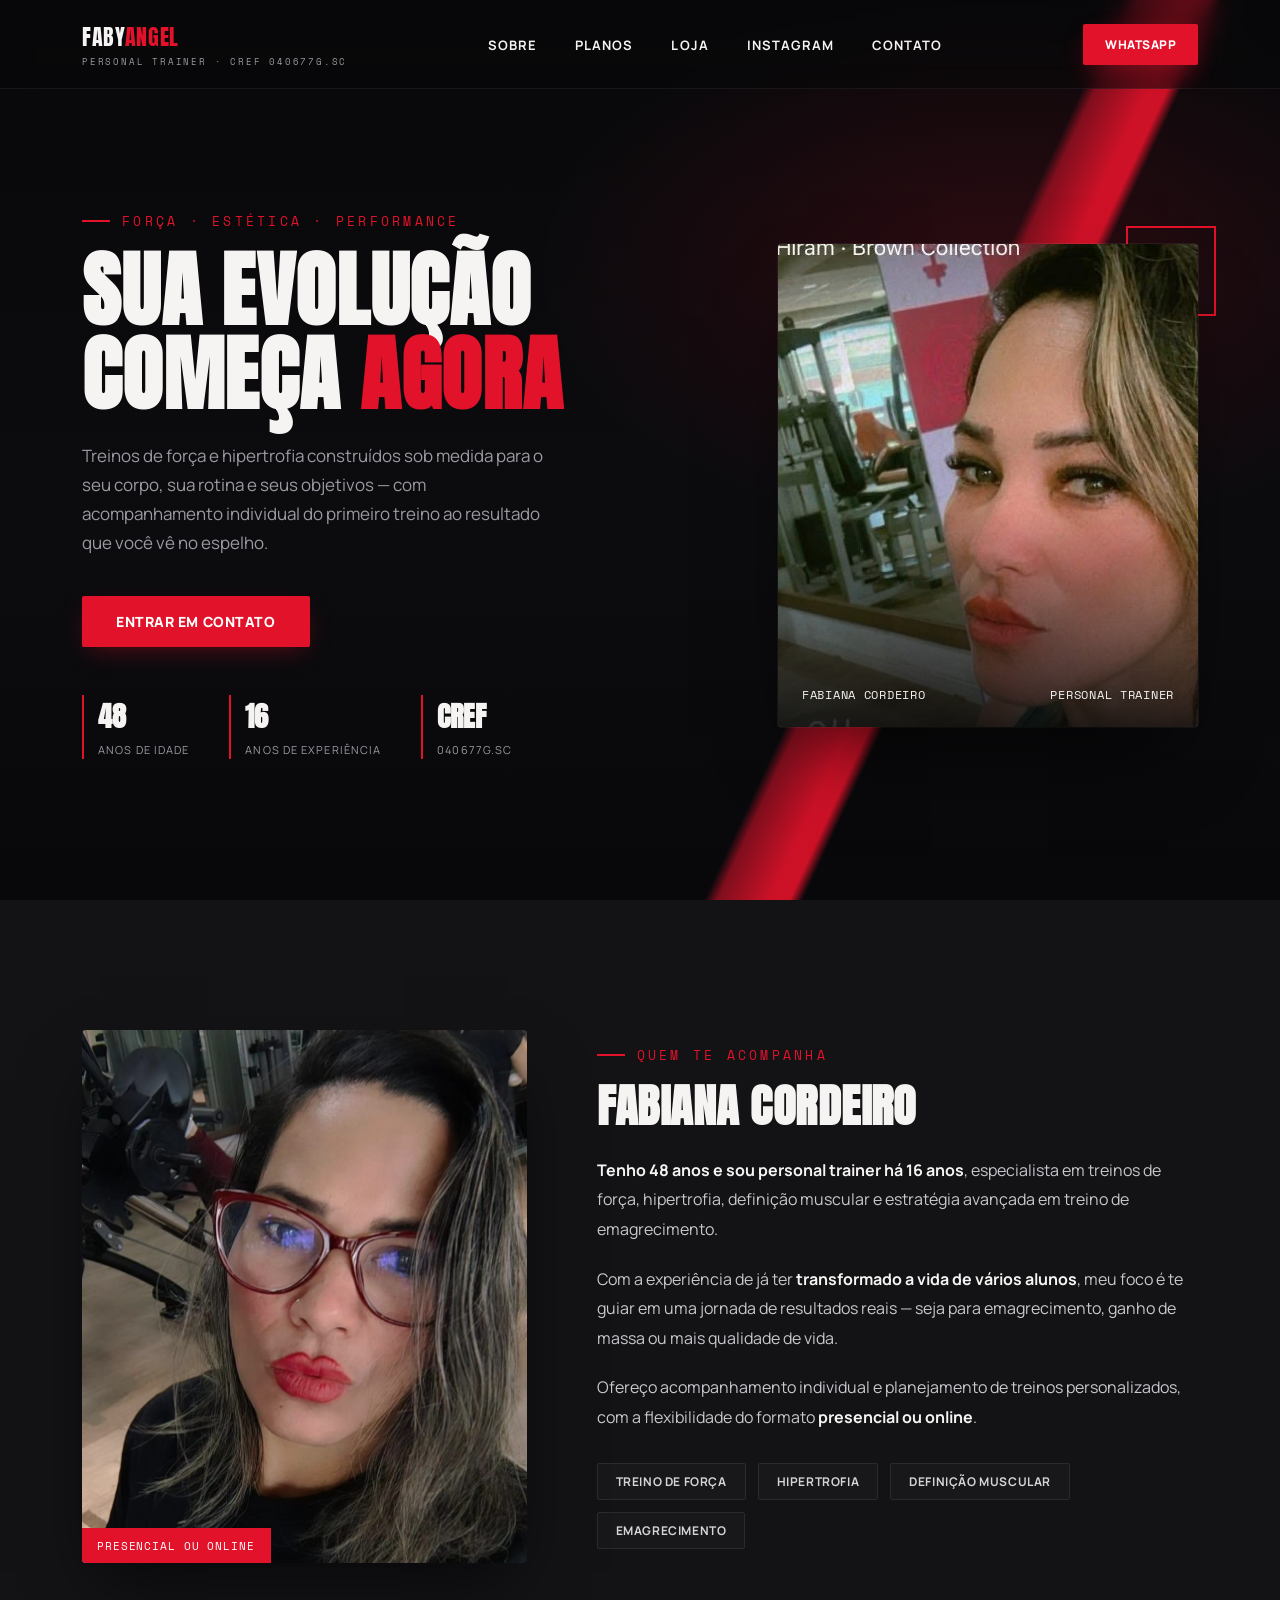
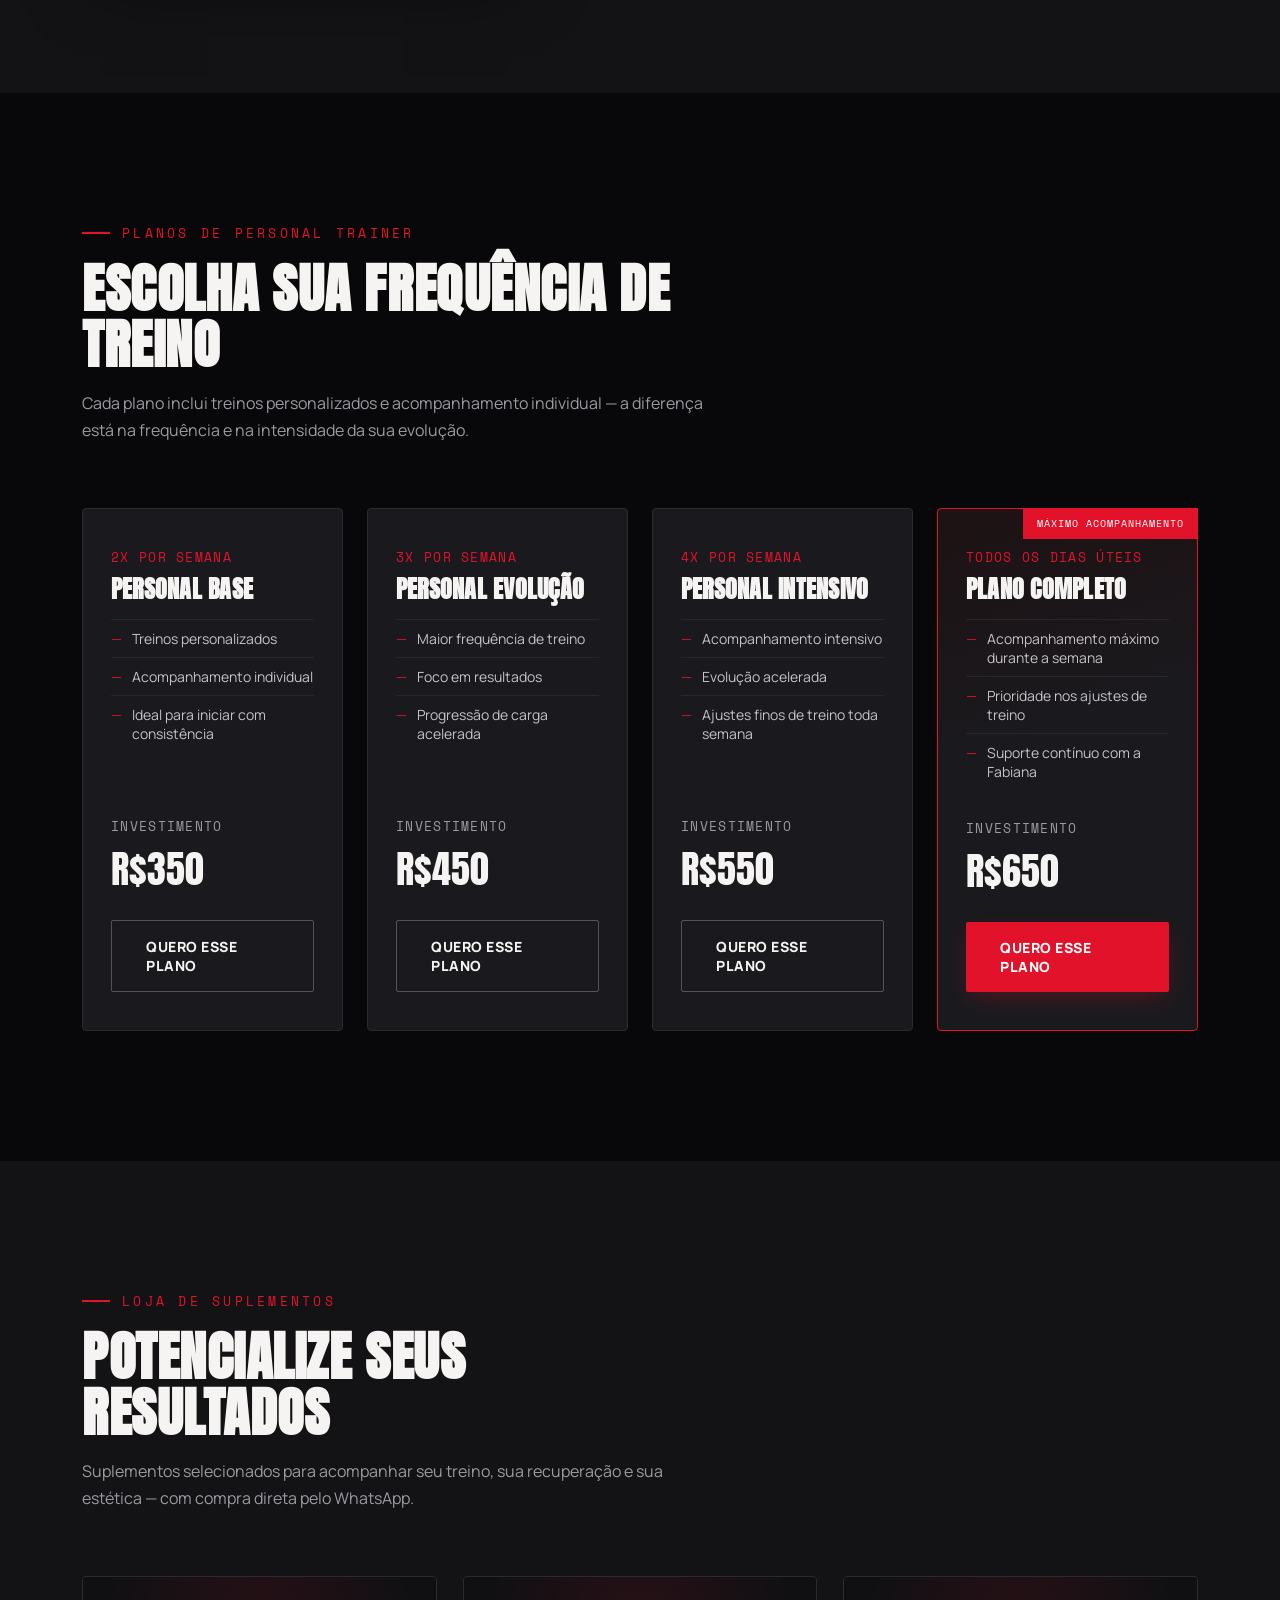
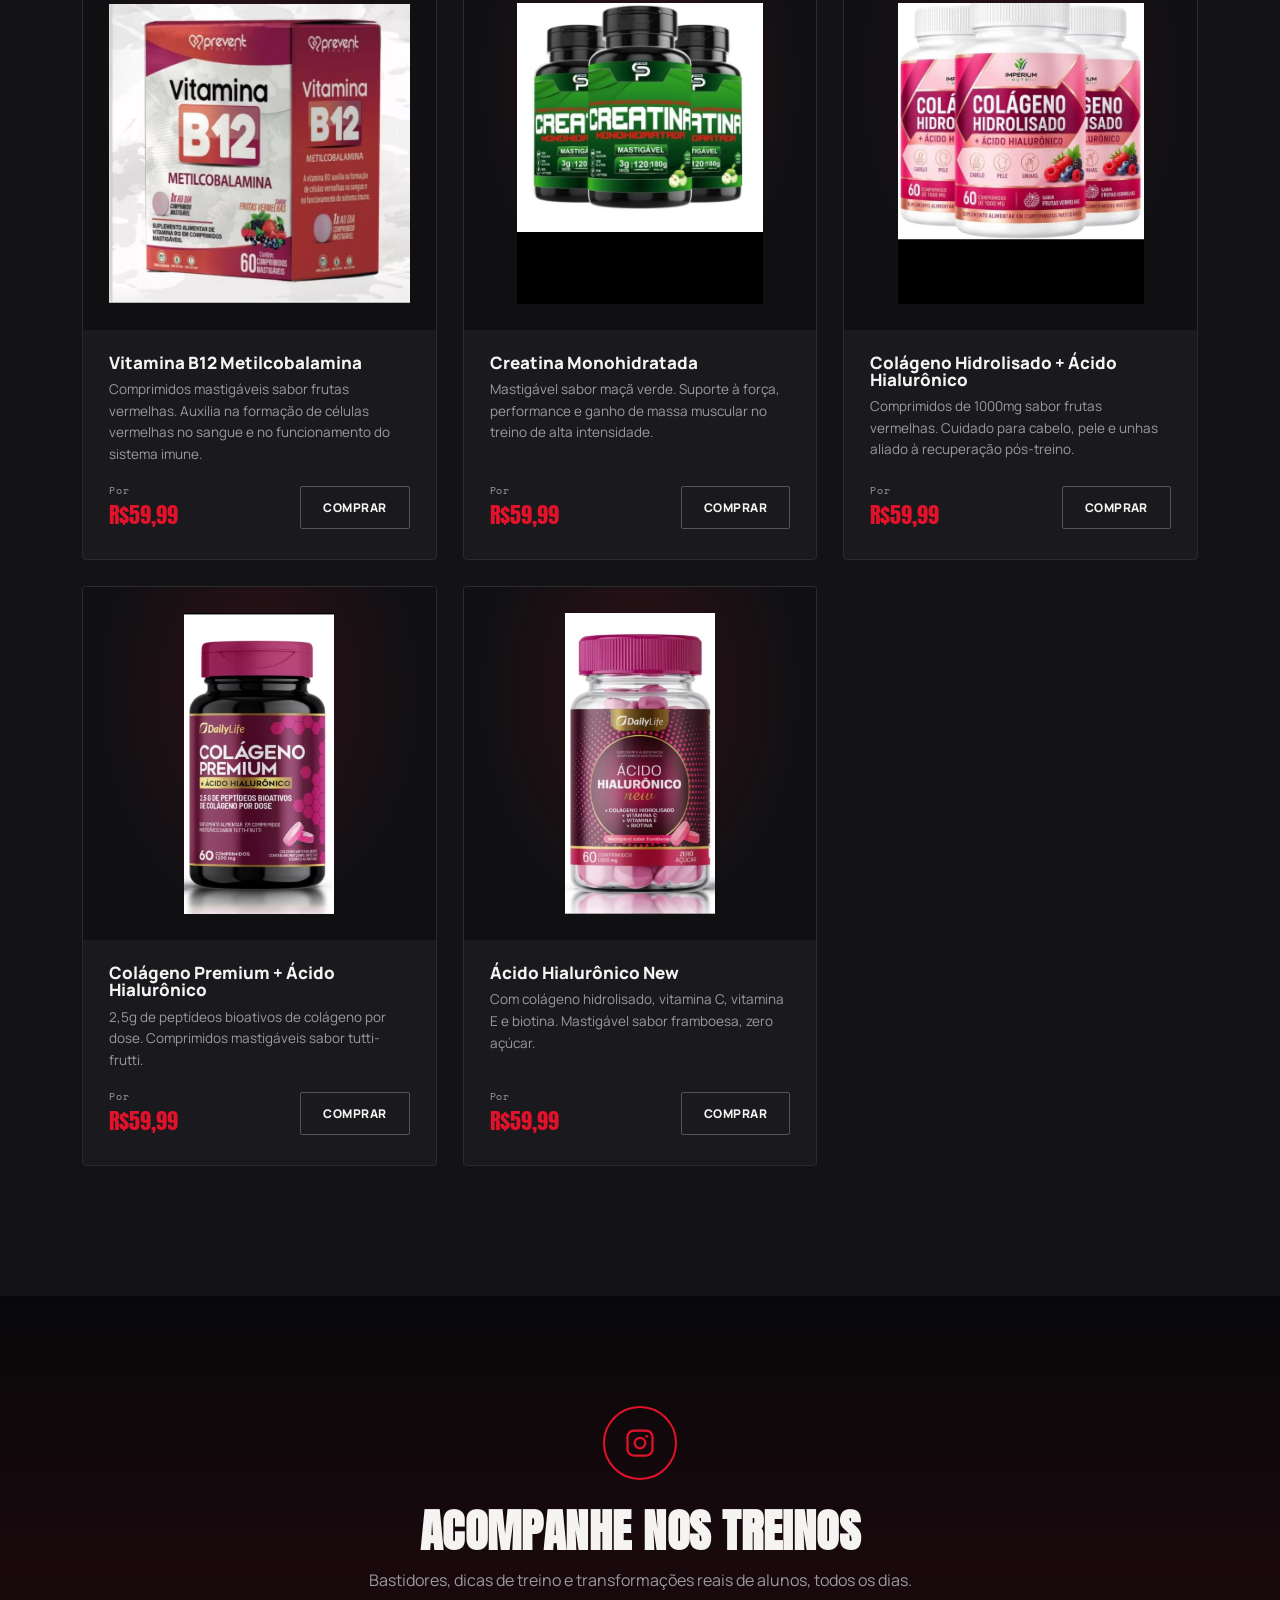
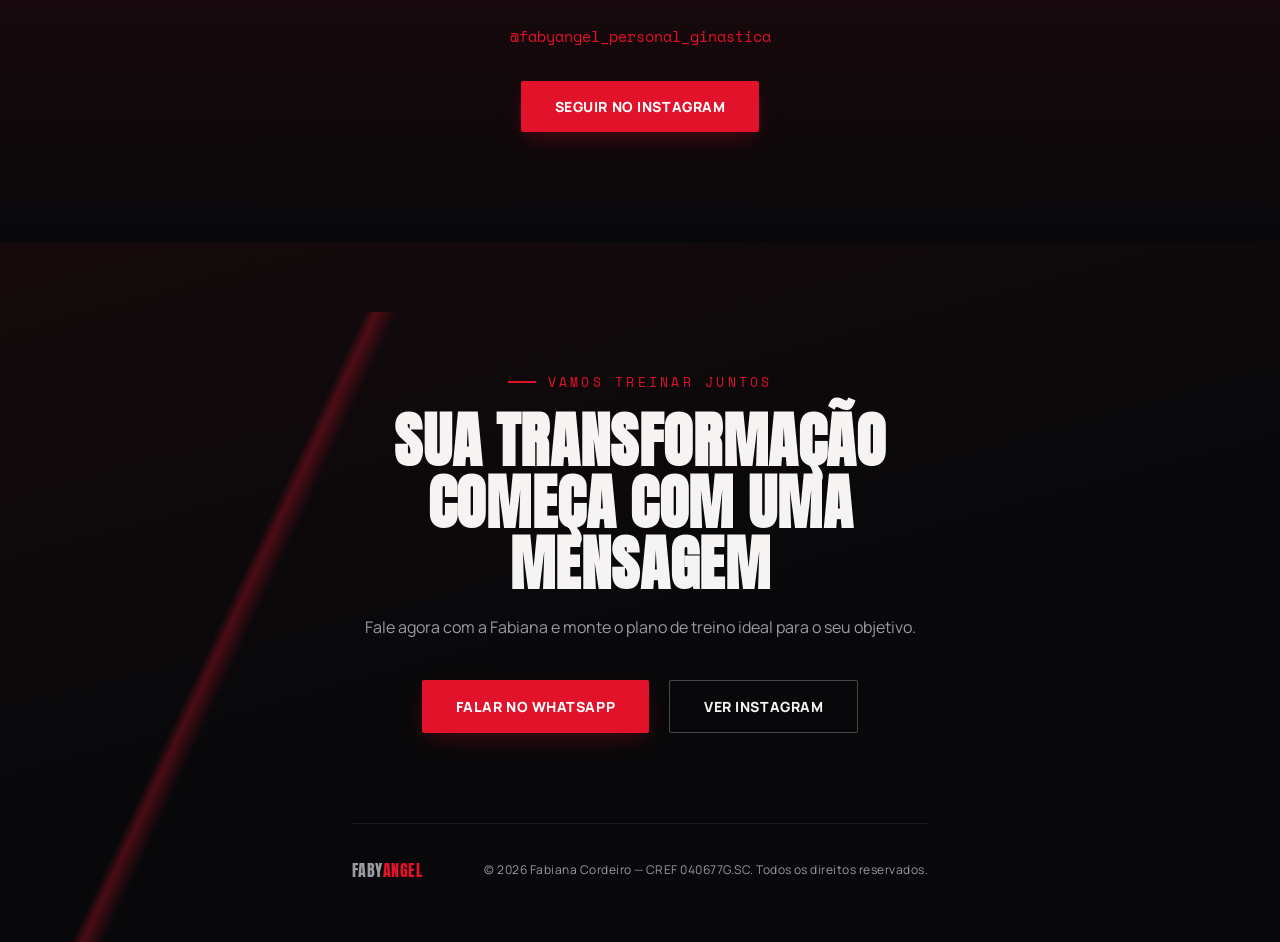
==== commit a7e8d083: "nova atualização" ====
--- a/index.html
+++ b/index.html
@@ -12,7 +12,7 @@
 
 <header id="site-header">
   <div class="wrap nav-inner">
-    <a href="#top" class="logo">FABY<span>ANA</span><small>Personal Trainer · CREF 040677G.SC</small></a>
+    <a href="#top" class="logo">FABY<span>ANGEL</span><small>Personal Trainer · CREF 040677G.SC</small></a>
     <nav>
       <ul>
         <li><a href="#sobre">Sobre</a></li>
@@ -54,7 +54,7 @@
 <section class="about" id="sobre">
   <div class="wrap about-grid">
     <div class="about-photo reveal">
-      <img src="images/fabyana-hero.jpg" alt="Fabiana Cordeiro">
+      <img src="images/fabyana-hero copy.jpg" alt="Fabiana Cordeiro">
       <div class="about-badge">Presencial ou Online</div>
     </div>
     <div class="about-copy reveal">
@@ -233,7 +233,7 @@
       <a class="btn btn-outline" href="https://instagram.com/fabyangel_personal_ginastica" target="_blank" rel="noopener">Ver Instagram</a>
     </div>
     <footer>
-      <span class="logo">FABY<span style="color:var(--red);">ANA</span></span>
+      <span class="logo">FABY<span style="color:var(--red);">ANGEL</span></span>
       <span>&copy; 2026 Fabiana Cordeiro — CREF 040677G.SC. Todos os direitos reservados.</span>
     </footer>
   </div>
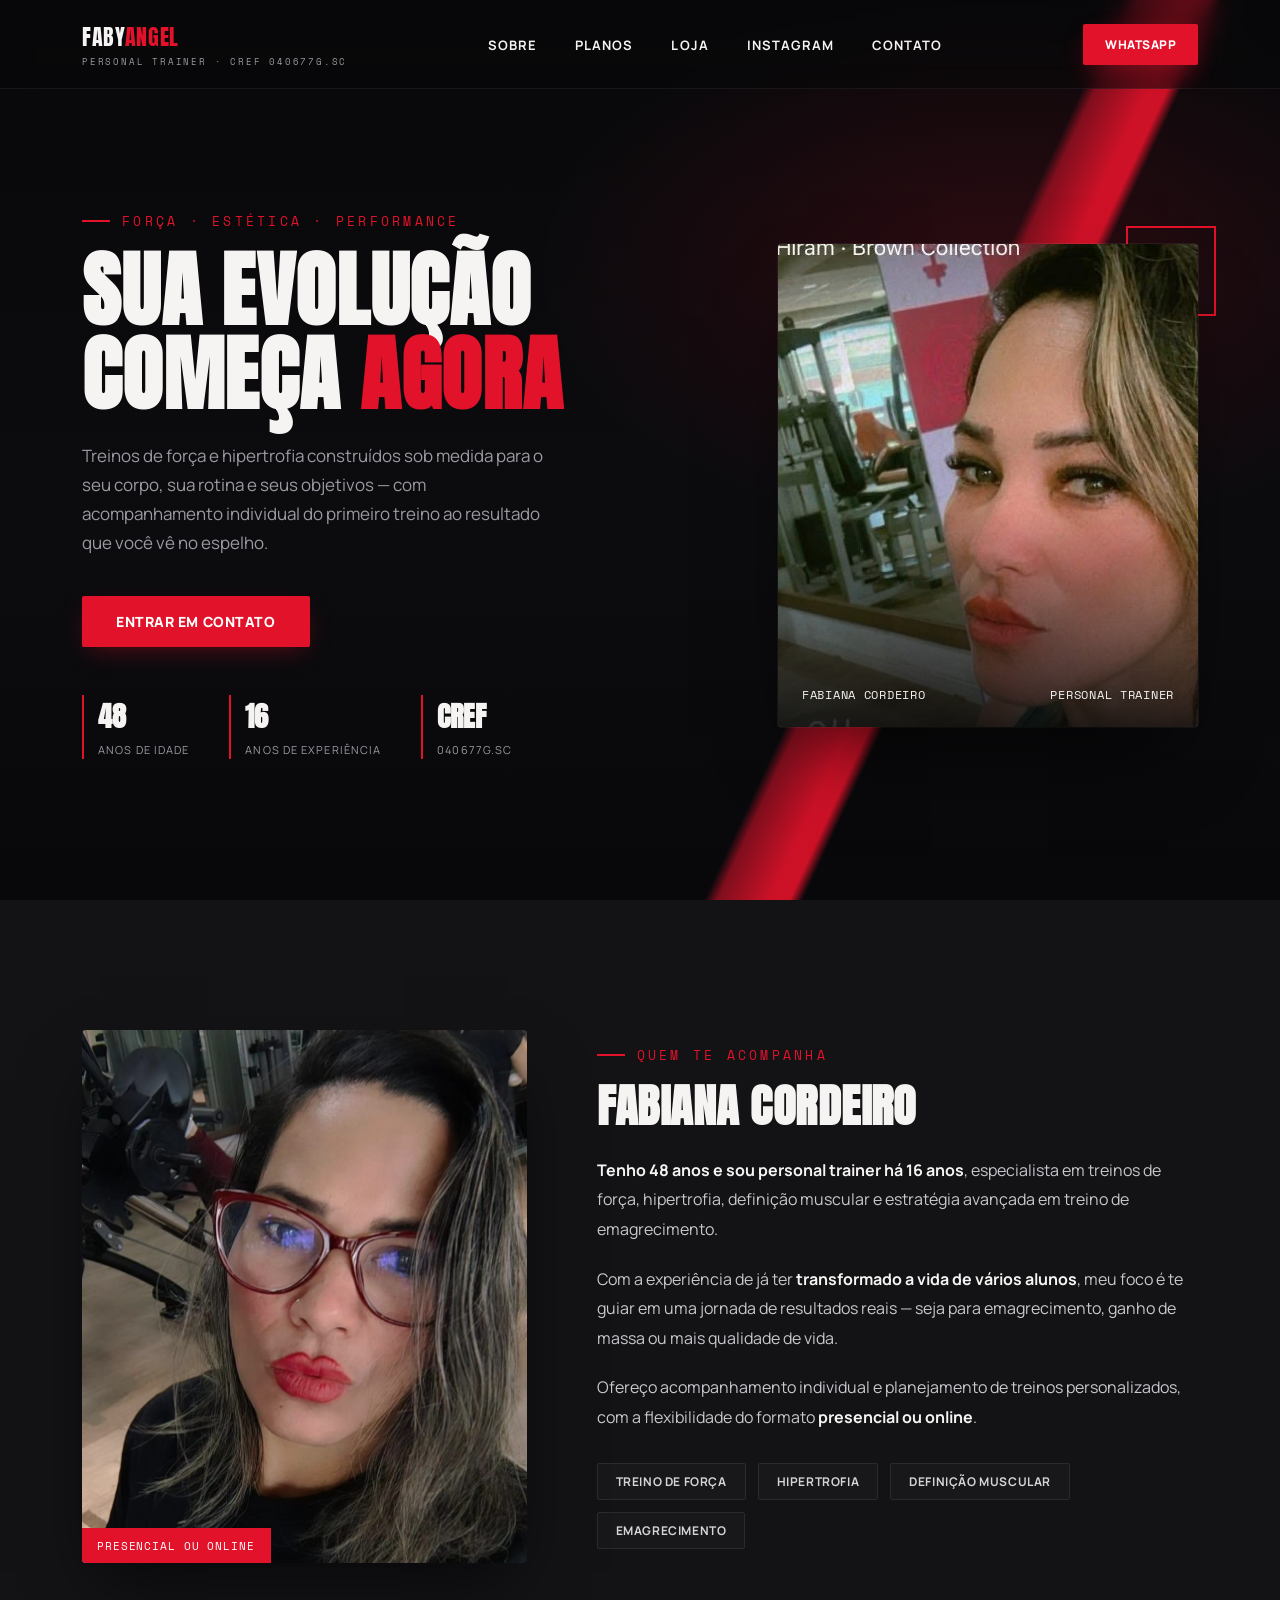
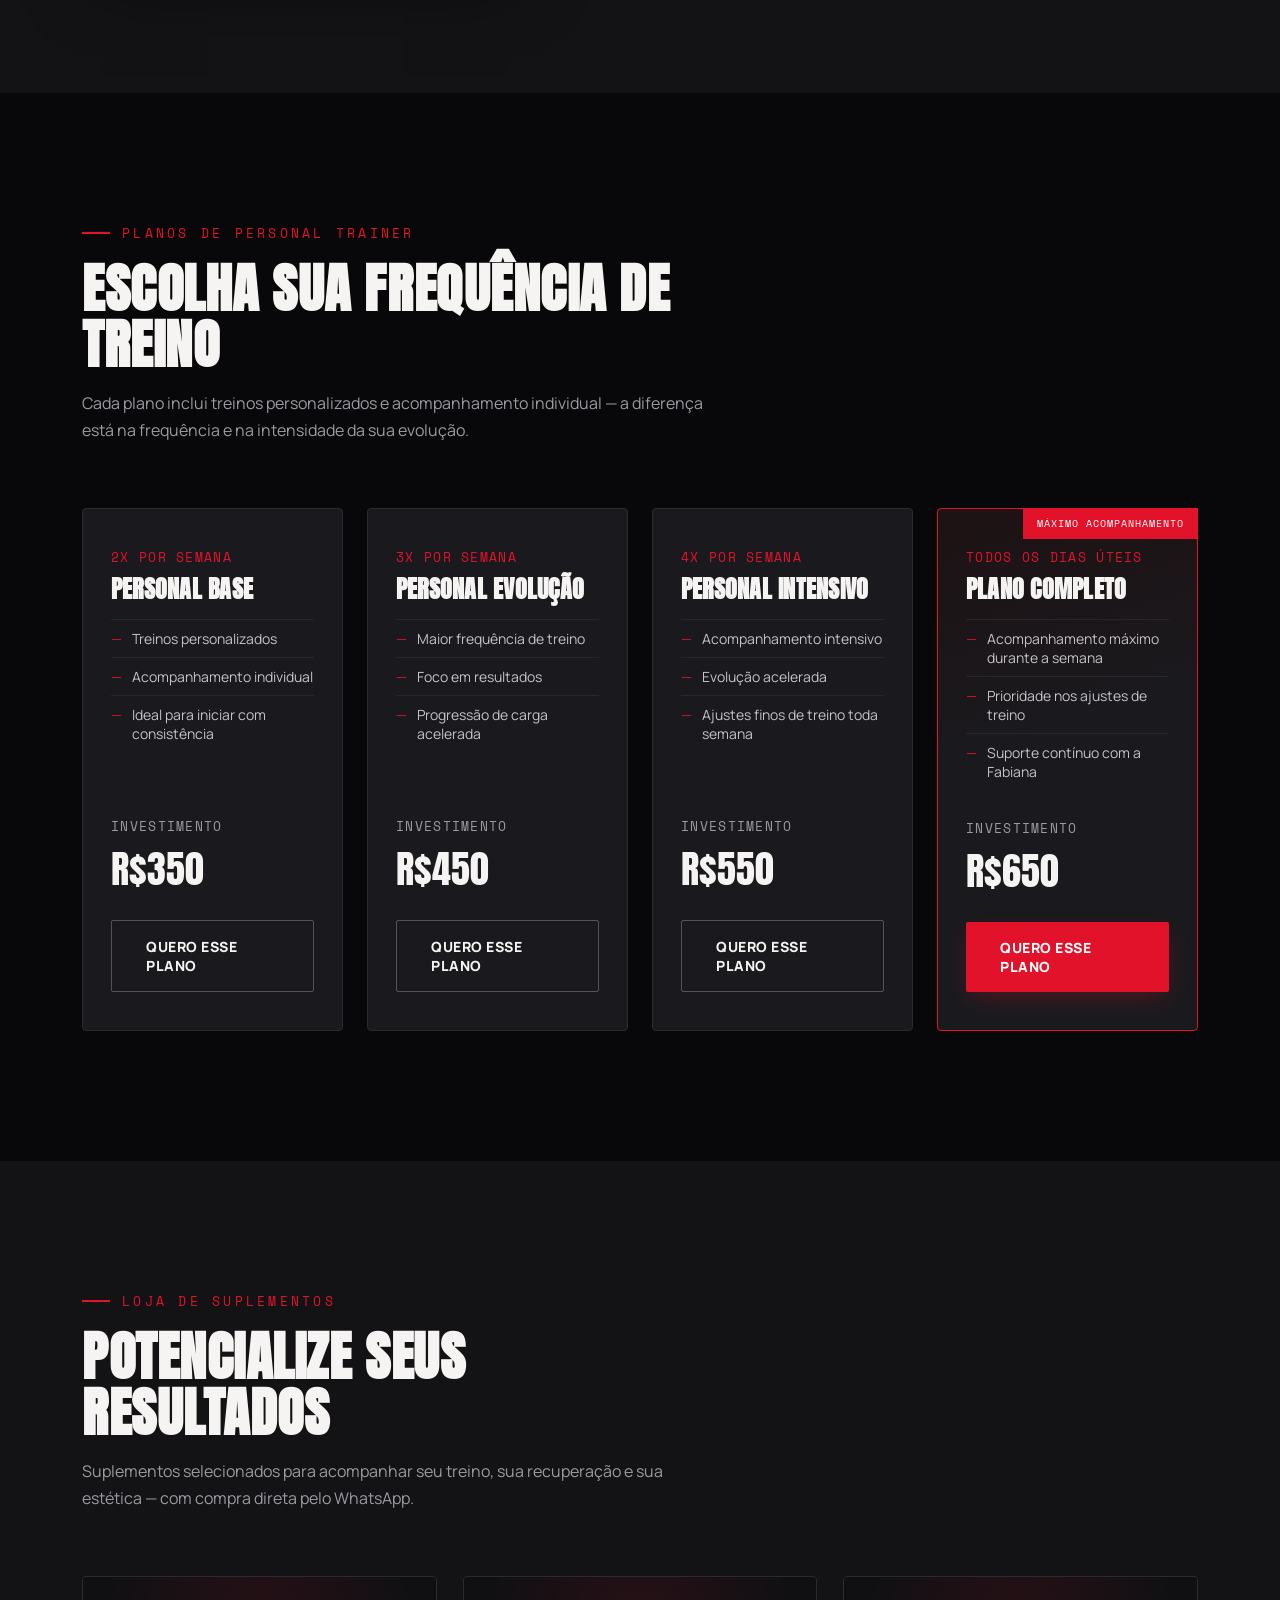
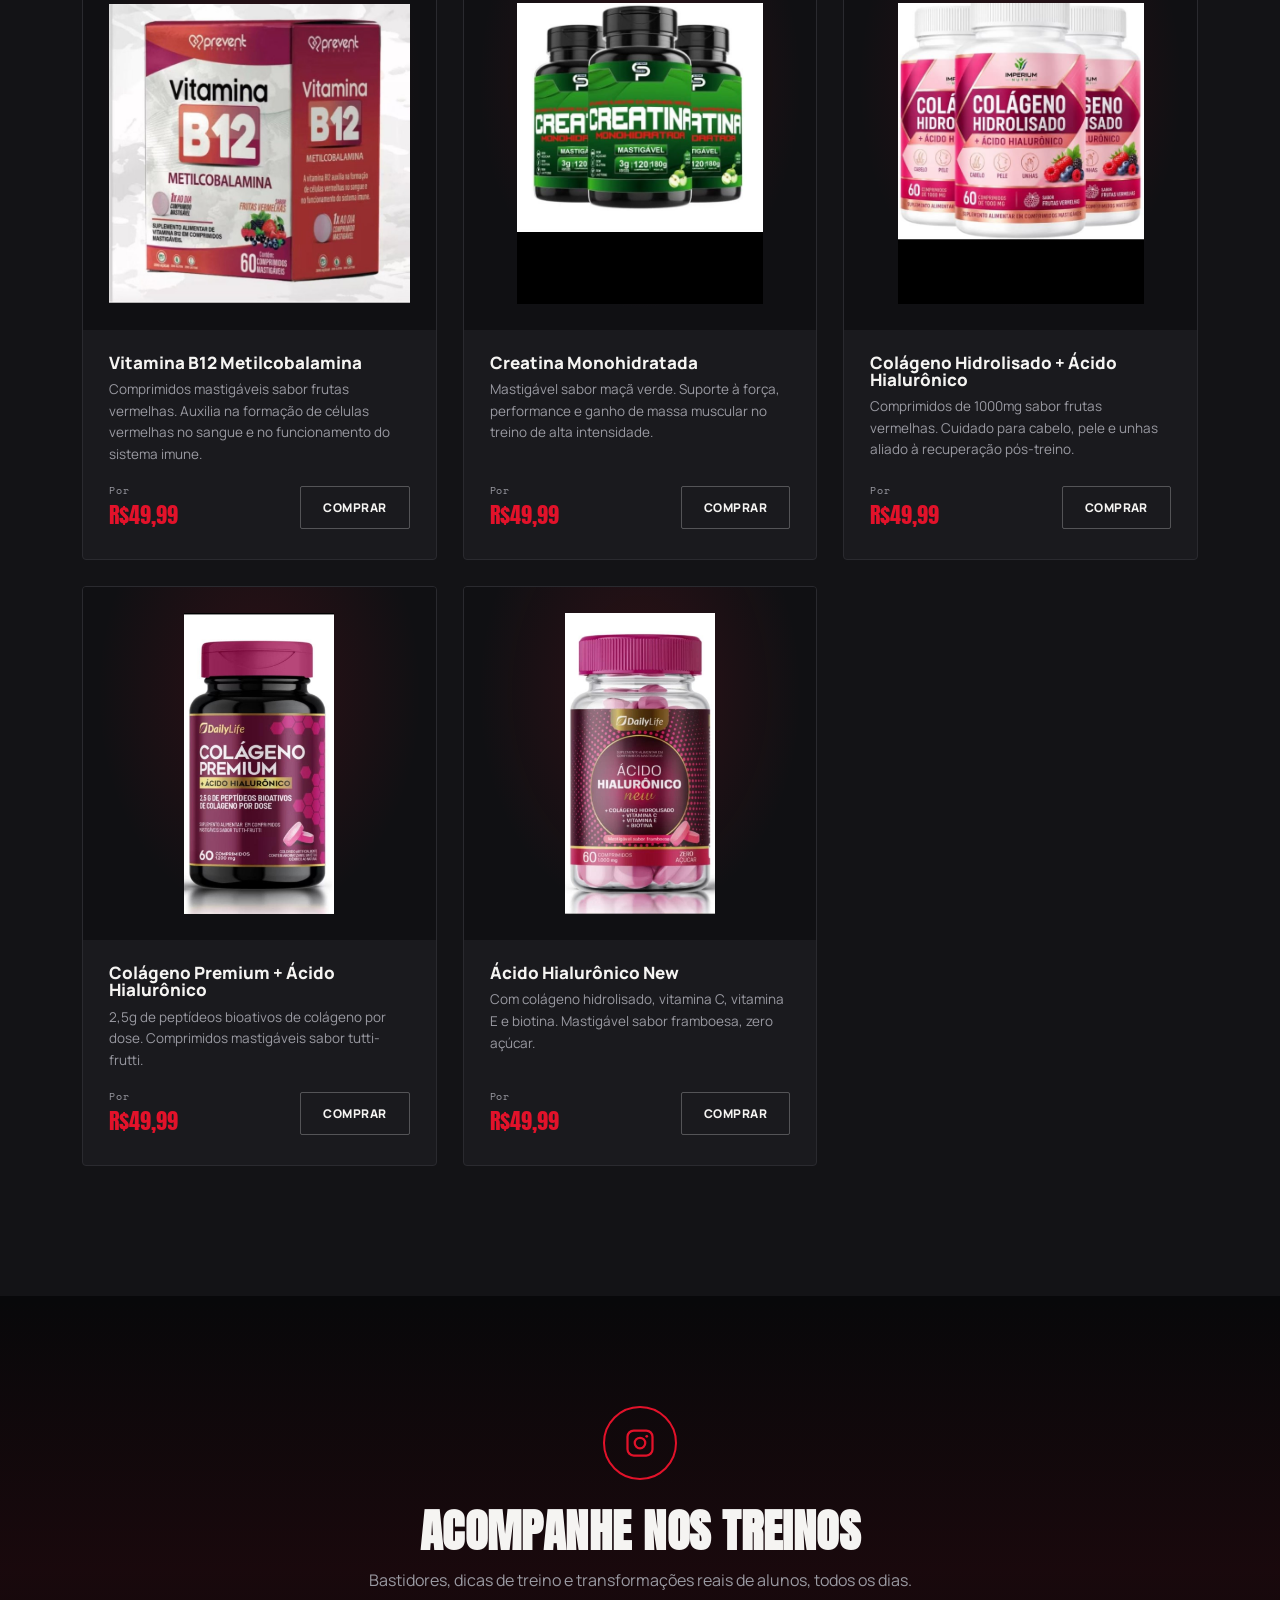
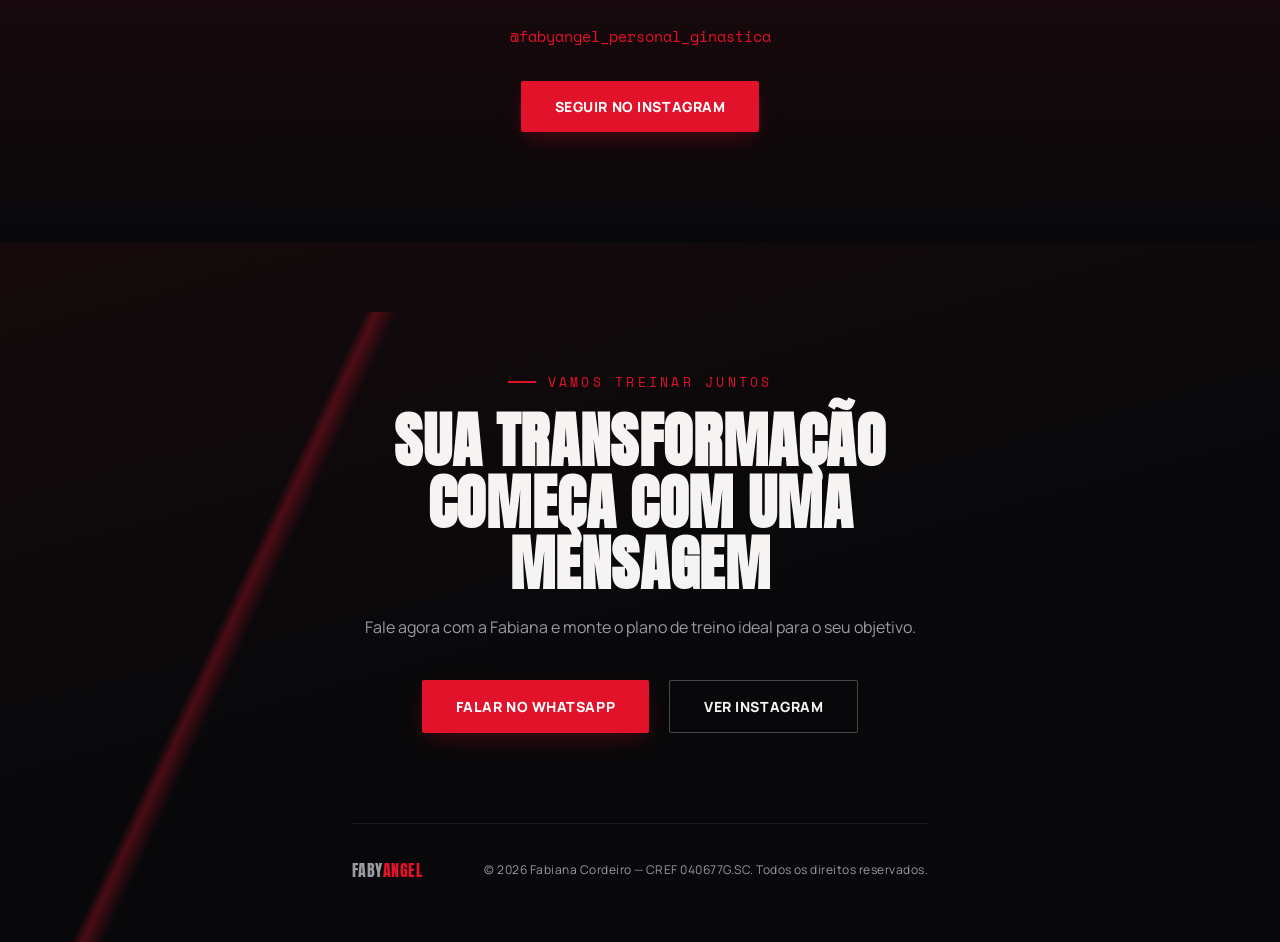
==== commit bed616a8: "alteração nos preços" ====
--- a/index.html
+++ b/index.html
@@ -150,7 +150,7 @@
           <h3>Vitamina B12 Metilcobalamina</h3>
           <p>Comprimidos mastigáveis sabor frutas vermelhas. Auxilia na formação de células vermelhas no sangue e no funcionamento do sistema imune.</p>
           <div class="product-foot">
-            <div class="product-price"><small>Por</small>R$59,99</div>
+            <div class="product-price"><small>Por</small>R$49,99</div>
             <a class="btn btn-outline btn-small product-btn" data-product="Vitamina B12 Metilcobalamina" target="_blank" rel="noopener">Comprar</a>
           </div>
         </div>
@@ -162,7 +162,7 @@
           <h3>Creatina Monohidratada</h3>
           <p>Mastigável sabor maçã verde. Suporte à força, performance e ganho de massa muscular no treino de alta intensidade.</p>
           <div class="product-foot">
-            <div class="product-price"><small>Por</small>R$59,99</div>
+            <div class="product-price"><small>Por</small>R$49,99</div>
             <a class="btn btn-outline btn-small product-btn" data-product="Creatina Monohidratada" target="_blank" rel="noopener">Comprar</a>
           </div>
         </div>
@@ -174,7 +174,7 @@
           <h3>Colágeno Hidrolisado + Ácido Hialurônico</h3>
           <p>Comprimidos de 1000mg sabor frutas vermelhas. Cuidado para cabelo, pele e unhas aliado à recuperação pós-treino.</p>
           <div class="product-foot">
-            <div class="product-price"><small>Por</small>R$59,99</div>
+            <div class="product-price"><small>Por</small>R$49,99</div>
             <a class="btn btn-outline btn-small product-btn" data-product="Colágeno Hidrolisado + Ácido Hialurônico" target="_blank" rel="noopener">Comprar</a>
           </div>
         </div>
@@ -186,7 +186,7 @@
           <h3>Colágeno Premium + Ácido Hialurônico</h3>
           <p>2,5g de peptídeos bioativos de colágeno por dose. Comprimidos mastigáveis sabor tutti-frutti.</p>
           <div class="product-foot">
-            <div class="product-price"><small>Por</small>R$59,99</div>
+            <div class="product-price"><small>Por</small>R$49,99</div>
             <a class="btn btn-outline btn-small product-btn" data-product="Colágeno Premium + Ácido Hialurônico" target="_blank" rel="noopener">Comprar</a>
           </div>
         </div>
@@ -198,7 +198,7 @@
           <h3>Ácido Hialurônico New</h3>
           <p>Com colágeno hidrolisado, vitamina C, vitamina E e biotina. Mastigável sabor framboesa, zero açúcar.</p>
           <div class="product-foot">
-            <div class="product-price"><small>Por</small>R$59,99</div>
+            <div class="product-price"><small>Por</small>R$49,99</div>
             <a class="btn btn-outline btn-small product-btn" data-product="Ácido Hialurônico New" target="_blank" rel="noopener">Comprar</a>
           </div>
         </div>
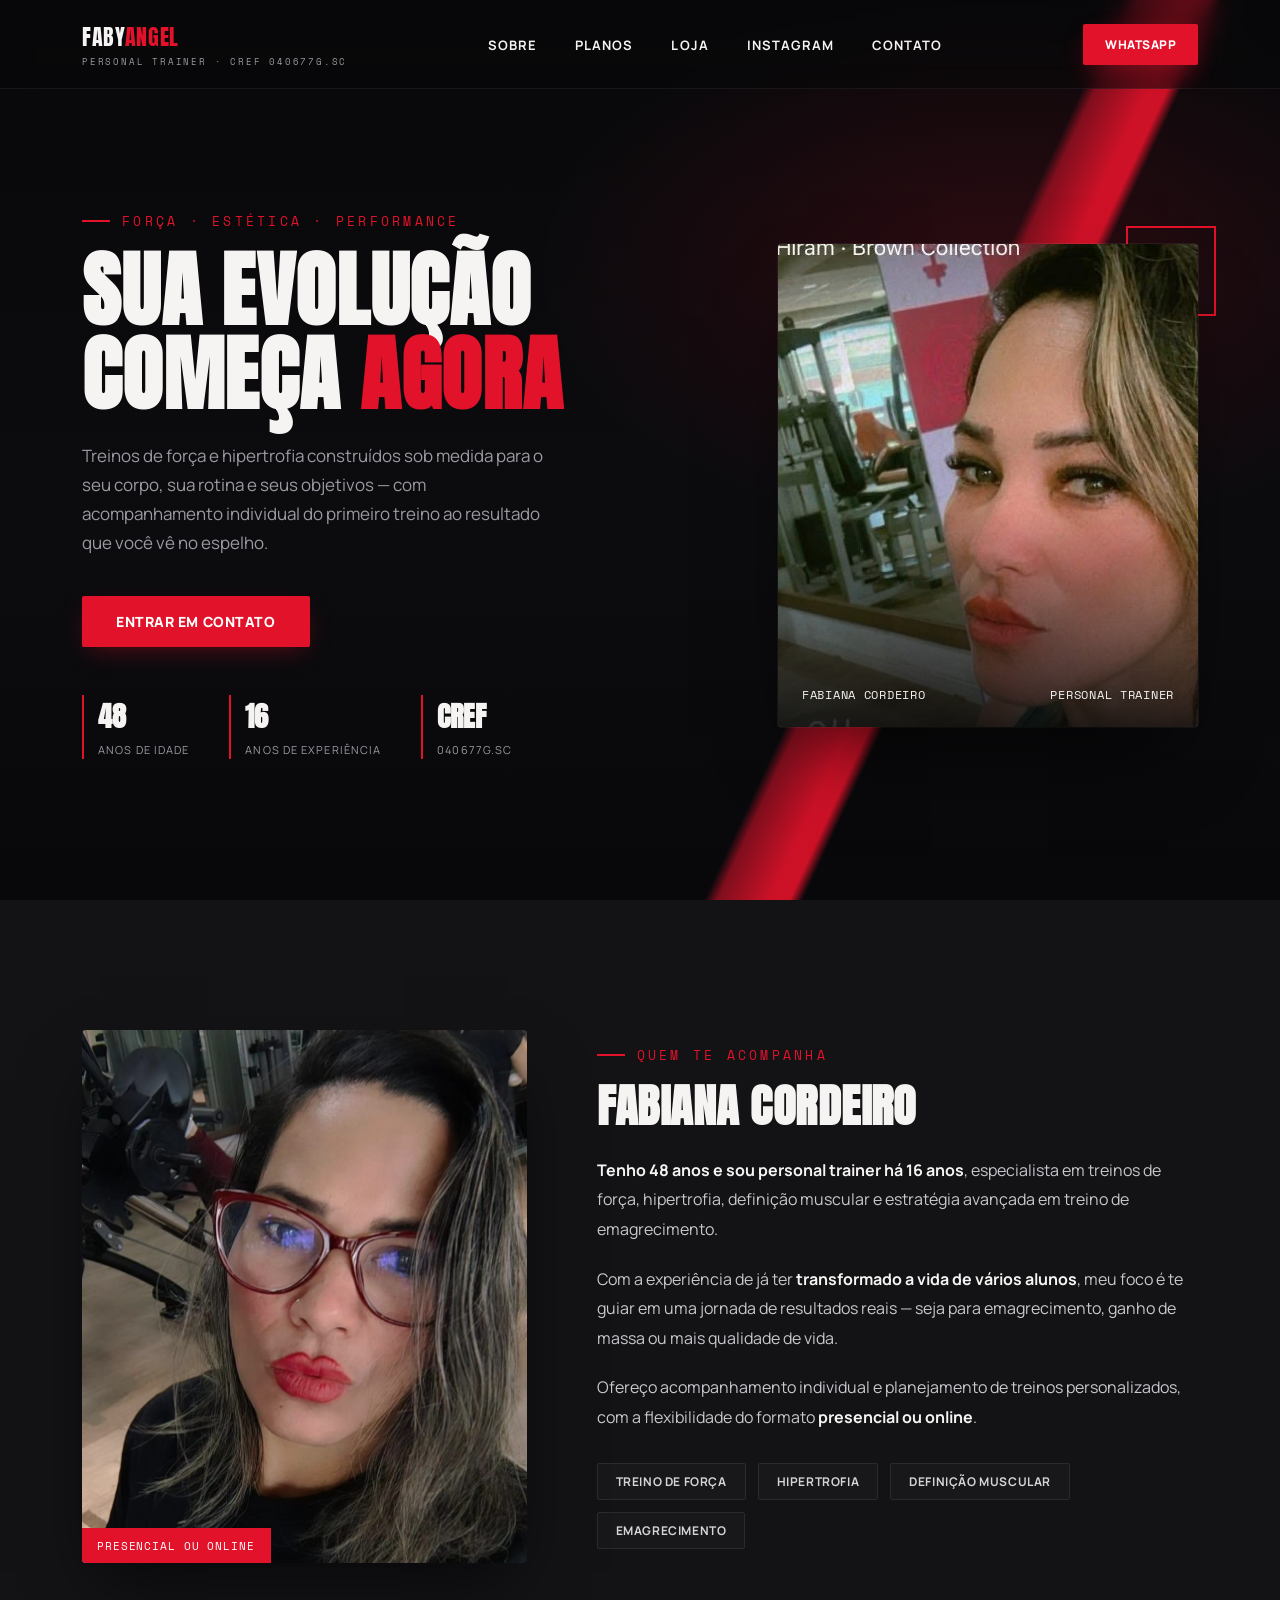
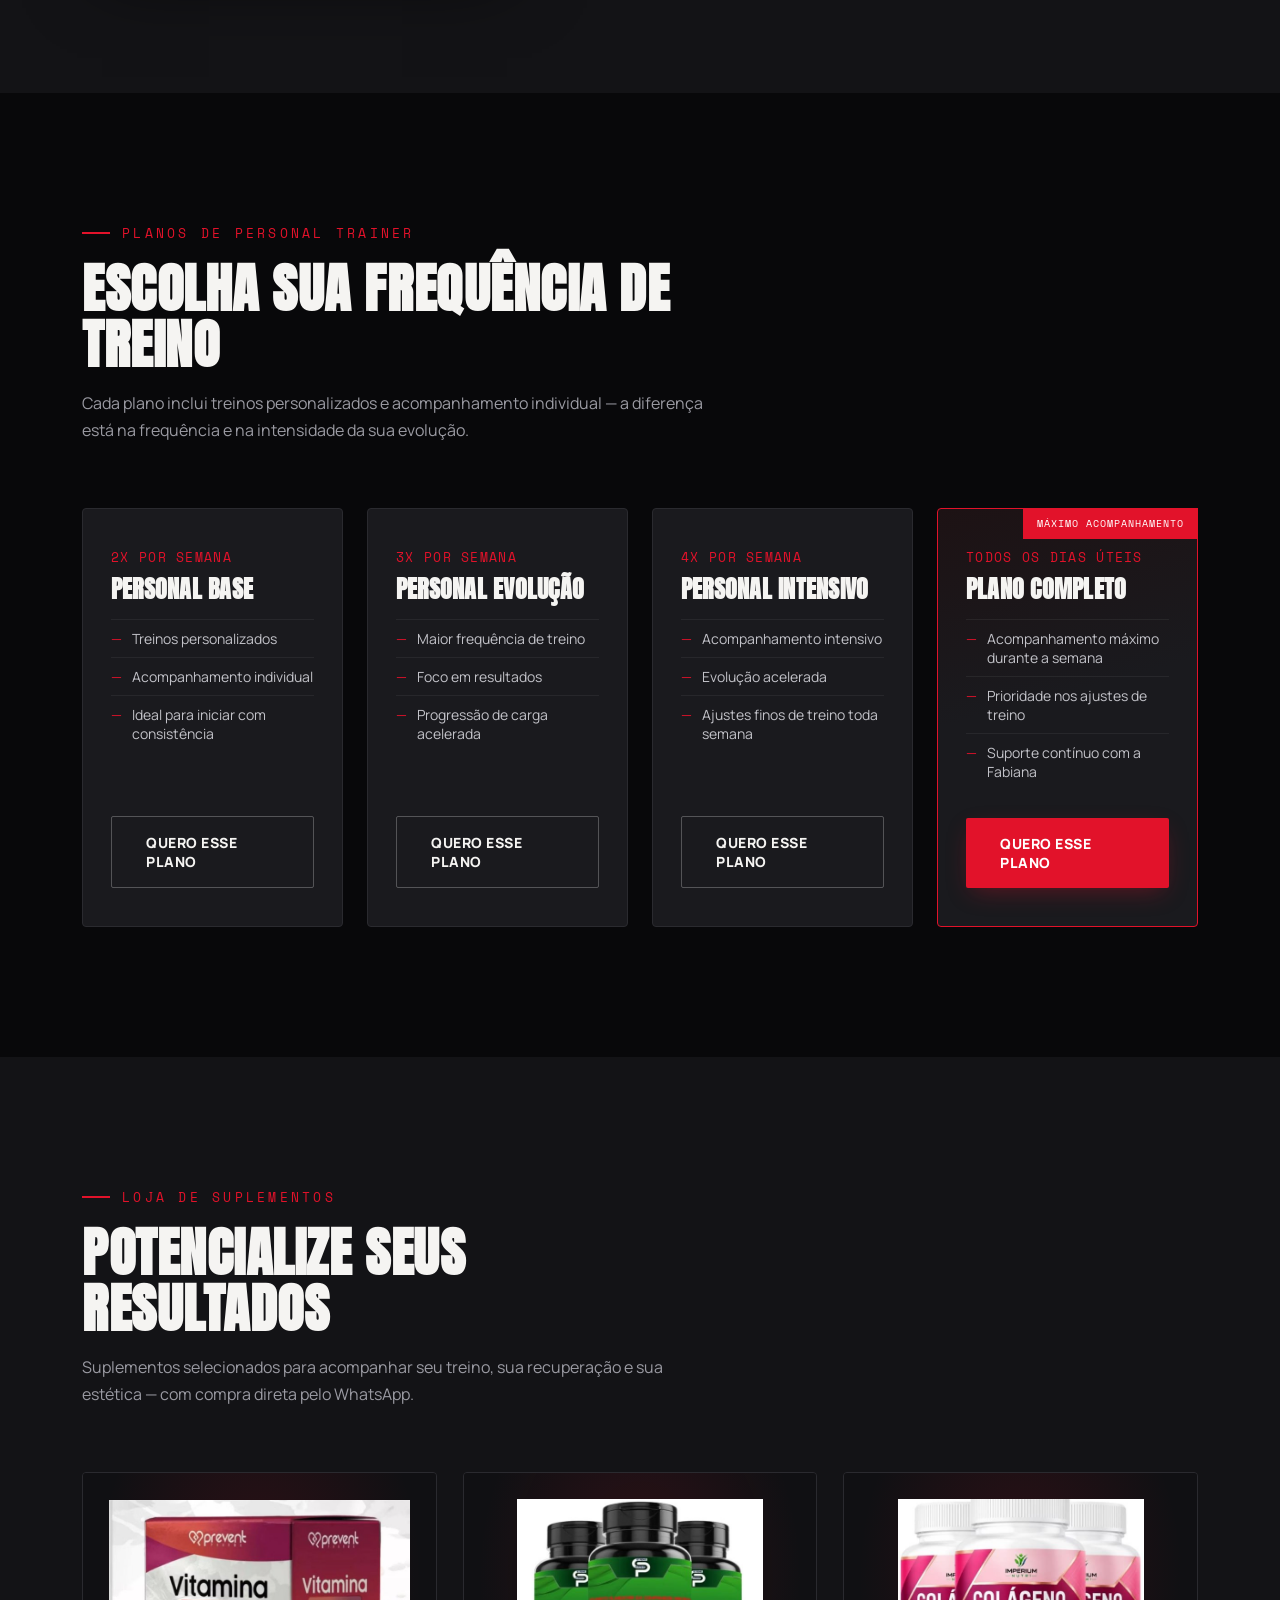
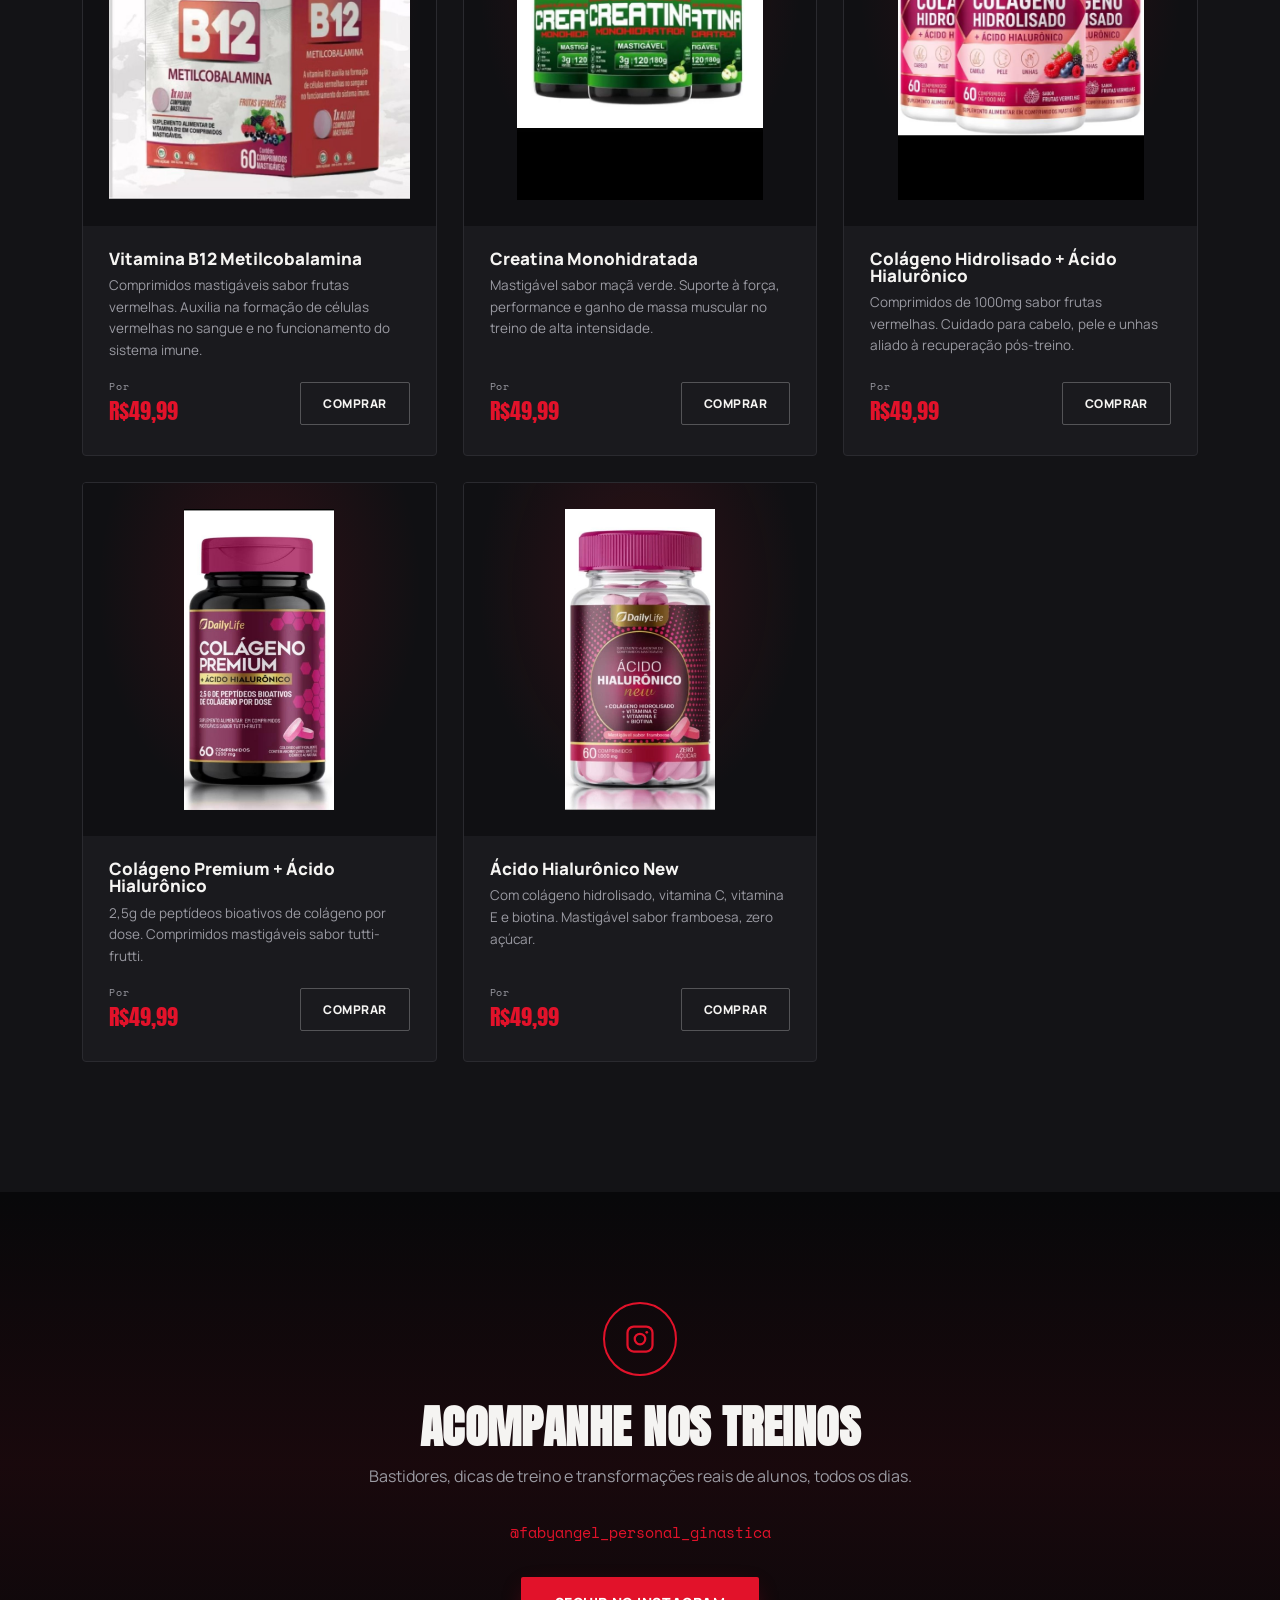
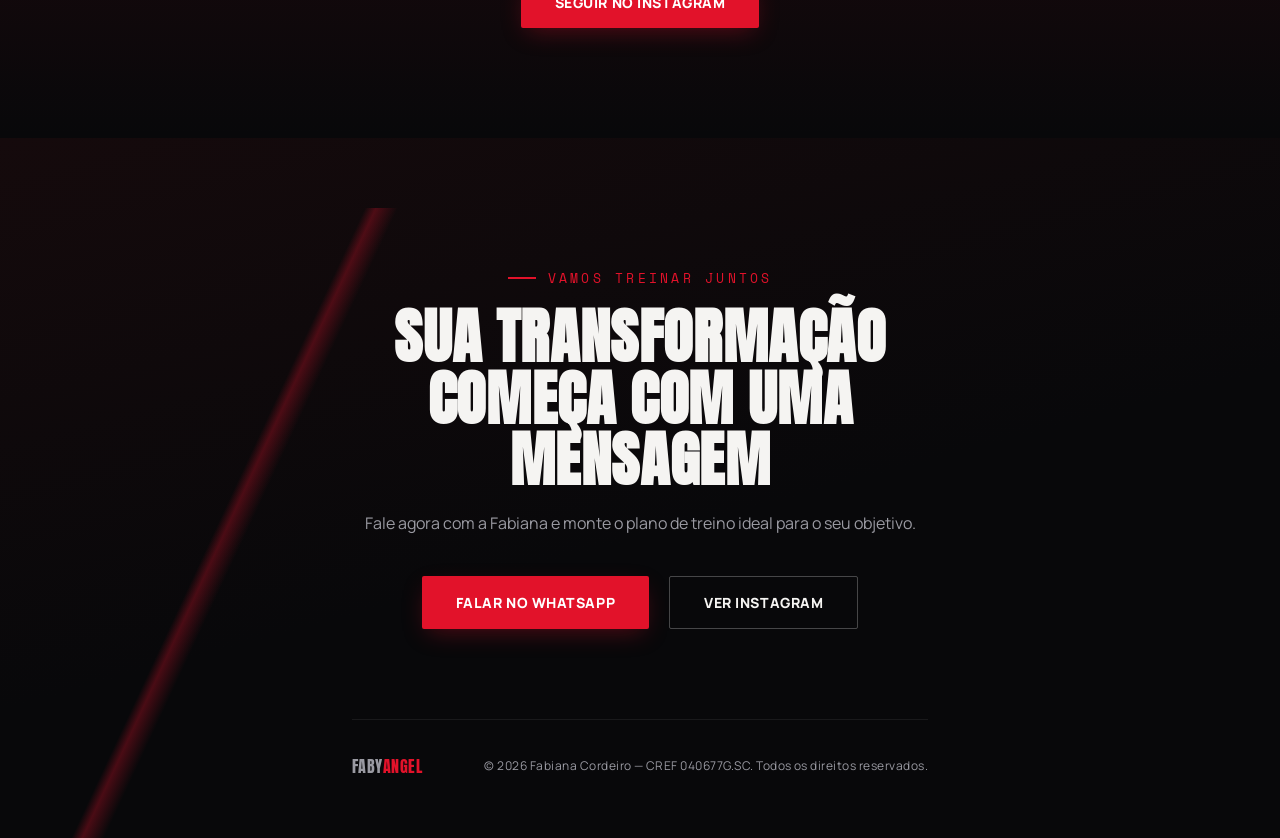
==== commit 61bbb96c: "ajuste" ====
--- a/index.html
+++ b/index.html
@@ -90,7 +90,7 @@
           <li>Acompanhamento individual</li>
           <li>Ideal para iniciar com consistência</li>
         </ul>
-        <div class="plan-price"><span>Investimento</span>R$350</div>
+      
         <a class="btn btn-outline plan-btn" data-plan="Personal 2x por semana" target="_blank" rel="noopener">Quero esse plano</a>
       </div>
 
@@ -102,7 +102,6 @@
           <li>Foco em resultados</li>
           <li>Progressão de carga acelerada</li>
         </ul>
-        <div class="plan-price"><span>Investimento</span>R$450</div>
         <a class="btn btn-outline plan-btn" data-plan="Personal 3x por semana" target="_blank" rel="noopener">Quero esse plano</a>
       </div>
 
@@ -114,7 +113,6 @@
           <li>Evolução acelerada</li>
           <li>Ajustes finos de treino toda semana</li>
         </ul>
-        <div class="plan-price"><span>Investimento</span>R$550</div>
         <a class="btn btn-outline plan-btn" data-plan="Personal 4x por semana" target="_blank" rel="noopener">Quero esse plano</a>
       </div>
 
@@ -127,7 +125,7 @@
           <li>Prioridade nos ajustes de treino</li>
           <li>Suporte contínuo com a Fabiana</li>
         </ul>
-        <div class="plan-price"><span>Investimento</span>R$650</div>
+       
         <a class="btn btn-primary plan-btn" data-plan="Plano completo" target="_blank" rel="noopener">Quero esse plano</a>
       </div>
 
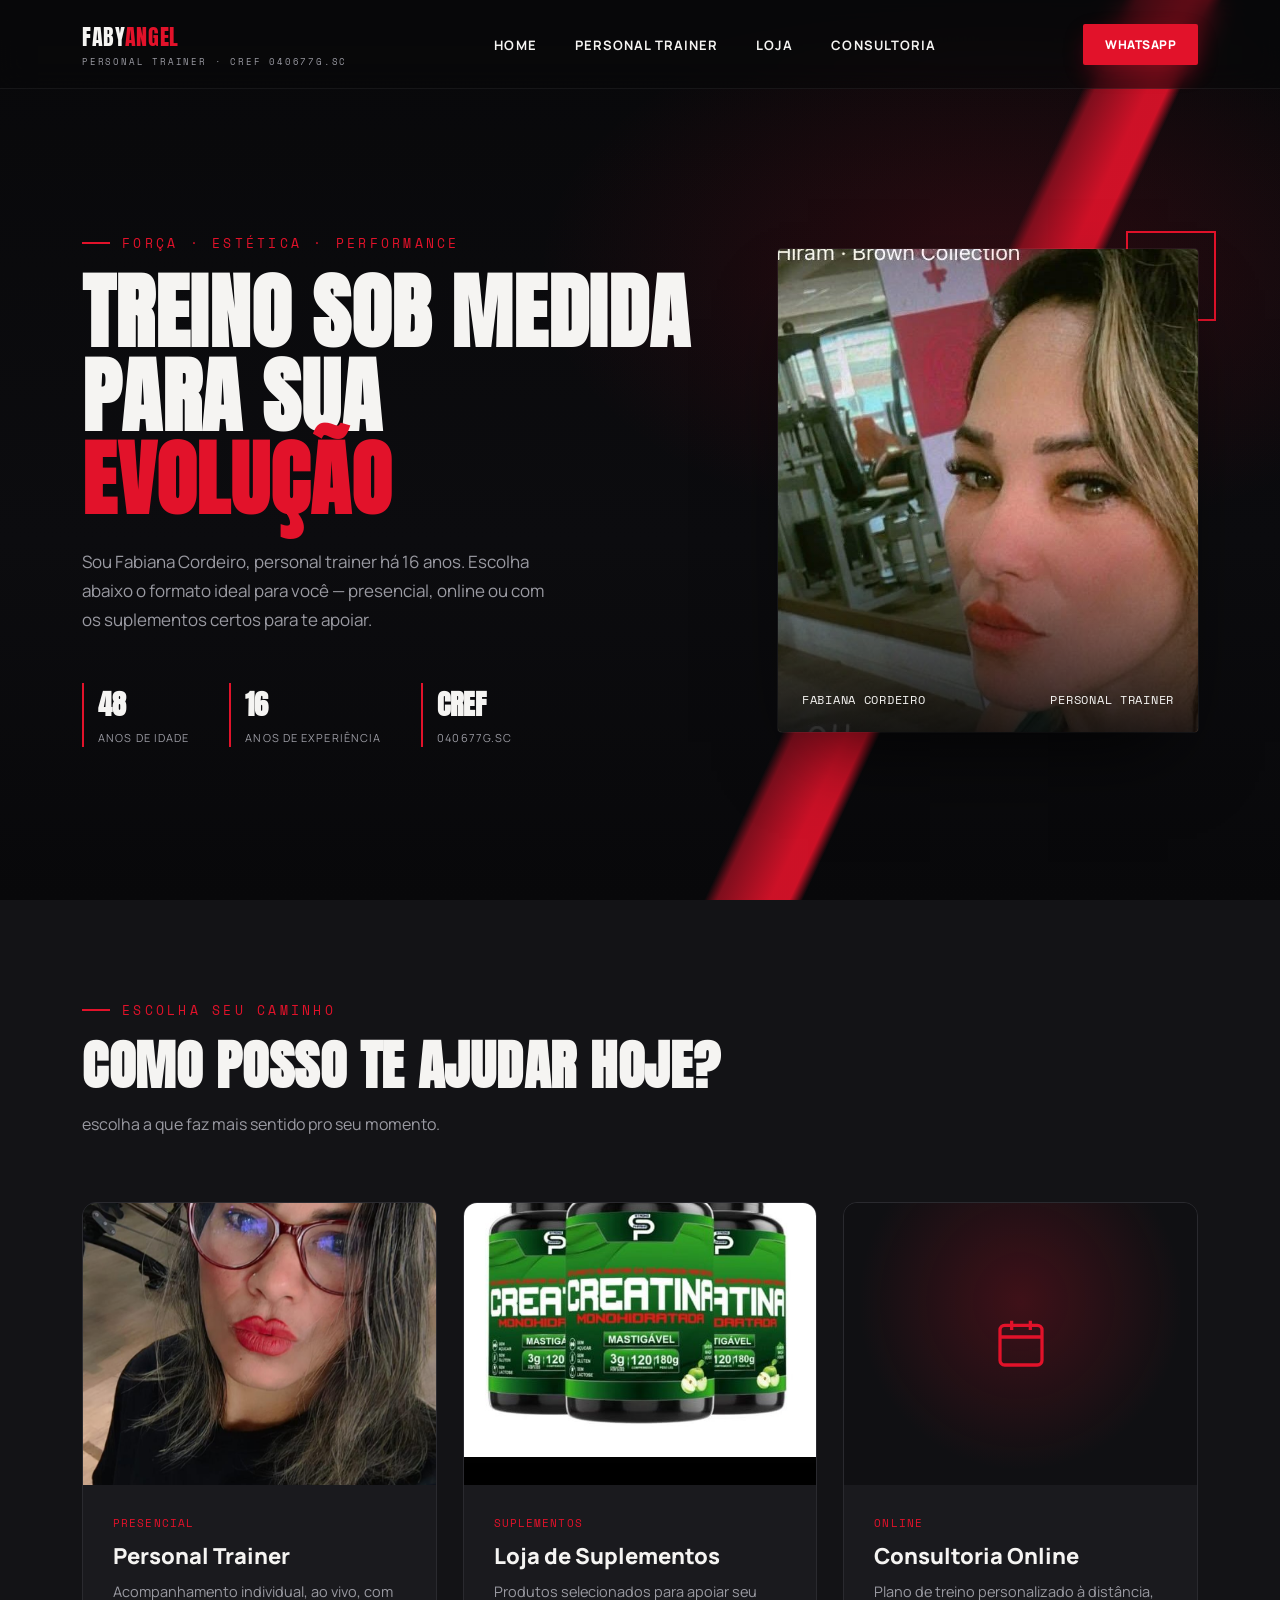
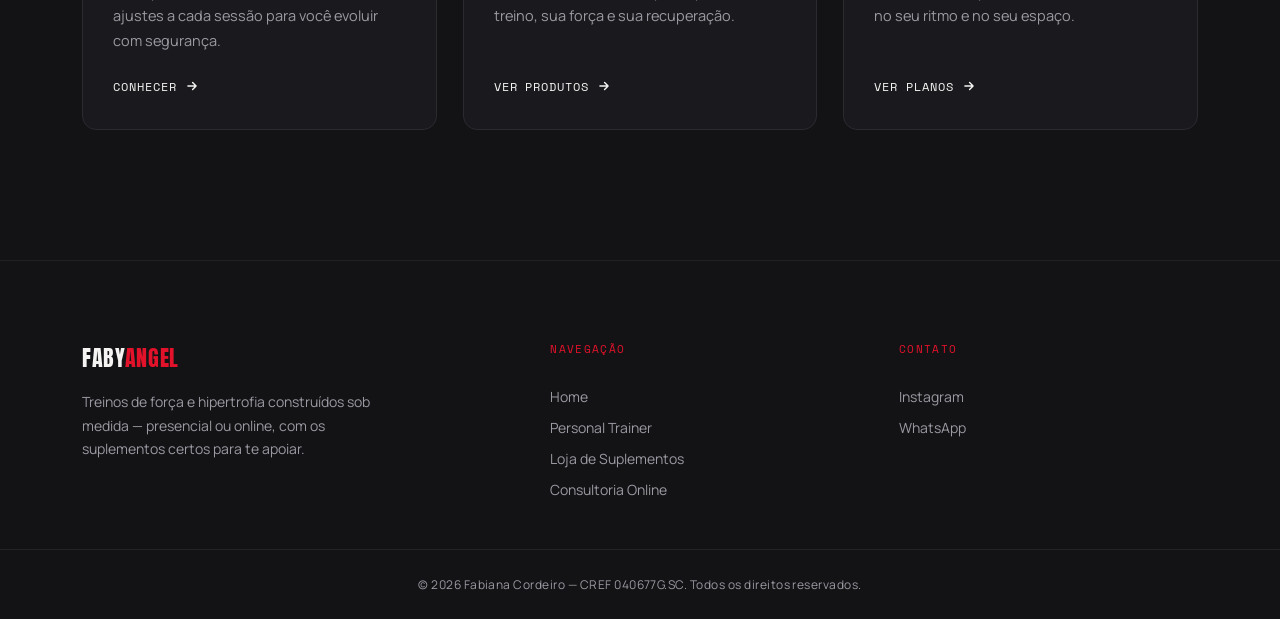
==== commit 0e5dce92: "novos produtos e nova versão" ====
--- a/index.html
+++ b/index.html
@@ -12,29 +12,27 @@
 
 <header id="site-header">
   <div class="wrap nav-inner">
-    <a href="#top" class="logo">FABY<span>ANGEL</span><small>Personal Trainer · CREF 040677G.SC</small></a>
+    <a href="index.html" class="logo">FABY<span>ANGEL</span><small>Personal Trainer · CREF 040677G.SC</small></a>
     <nav>
       <ul>
-        <li><a href="#sobre">Sobre</a></li>
-        <li><a href="#planos">Planos</a></li>
-        <li><a href="#loja">Loja</a></li>
-        <li><a href="#instagram">Instagram</a></li>
-        <li><a href="#contato">Contato</a></li>
+        <li><a href="index.html">Home</a></li>
+        <li><a href="personal.html">Personal Trainer</a></li>
+        <li><a href="loja.html">Loja</a></li>
+        <li><a href="consultoria.html">Consultoria</a></li>
       </ul>
     </nav>
-    <a class="btn btn-primary btn-small nav-cta-visible" id="nav-whats" target="_blank" rel="noopener">WhatsApp</a>
+    <a class="btn btn-primary btn-small nav-cta-visible" data-msg="Olá Fabyana, gostaria de saber mais sobre seus serviços." target="_blank" rel="noopener">WhatsApp</a>
     <button class="mobile-toggle" id="mobileToggle"><span></span><span></span><span></span></button>
   </div>
 </header>
 
-<section class="hero" id="top">
+<section class="hero landing-hero" id="top">
   <div class="hero-slash"></div>
   <div class="wrap hero-grid">
     <div class="hero-copy reveal">
       <div class="eyebrow">Força · Estética · Performance</div>
-      <h1>SUA EVOLUÇÃO<br>COMEÇA <em>AGORA</em></h1>
-      <p>Treinos de força e hipertrofia construídos sob medida para o seu corpo, sua rotina e seus objetivos — com acompanhamento individual do primeiro treino ao resultado que você vê no espelho.</p>
-      <a class="btn btn-primary" id="hero-whats" target="_blank" rel="noopener">Entrar em contato</a>
+      <h1>TREINO SOB MEDIDA<br>PARA SUA <em>EVOLUÇÃO</em></h1>
+      <p>Sou Fabiana Cordeiro, personal trainer há 16 anos. Escolha abaixo o formato ideal para você — presencial, online ou com os suplementos certos para te apoiar.</p>
       <div class="hero-stats">
         <div><b>48</b><span>Anos de idade</span></div>
         <div><b>16</b><span>Anos de experiência</span></div>
@@ -51,196 +49,82 @@
   </div>
 </section>
 
-<section class="about" id="sobre">
-  <div class="wrap about-grid">
-    <div class="about-photo reveal">
-      <img src="images/fabyana-hero copy.jpg" alt="Fabiana Cordeiro">
-      <div class="about-badge">Presencial ou Online</div>
-    </div>
-    <div class="about-copy reveal">
-      <div class="eyebrow">Quem te acompanha</div>
-      <h2 style="font-size:clamp(30px,4vw,46px);margin-bottom:26px;">Fabiana Cordeiro</h2>
-      <p><b>Tenho 48 anos e sou personal trainer há 16 anos</b>, especialista em treinos de força, hipertrofia, definição muscular e estratégia avançada em treino de emagrecimento.</p>
-      <p>Com a experiência de já ter <b>transformado a vida de vários alunos</b>, meu foco é te guiar em uma jornada de resultados reais — seja para emagrecimento, ganho de massa ou mais qualidade de vida.</p>
-      <p>Ofereço acompanhamento individual e planejamento de treinos personalizados, com a flexibilidade do formato <b>presencial ou online</b>.</p>
-      <div class="about-specialties">
-        <span class="chip">Treino de Força</span>
-        <span class="chip">Hipertrofia</span>
-        <span class="chip">Definição Muscular</span>
-        <span class="chip">Emagrecimento</span>
-      </div>
-    </div>
-  </div>
-</section>
-
-<section class="plans" id="planos">
+<section class="picker-section">
   <div class="wrap">
     <div class="section-head reveal">
-      <div class="eyebrow">Planos de Personal Trainer</div>
-      <h2>Escolha sua frequência de treino</h2>
-      <p>Cada plano inclui treinos personalizados e acompanhamento individual — a diferença está na frequência e na intensidade da sua evolução.</p>
+      <div class="eyebrow">Escolha seu caminho</div>
+      <h2>Como posso te ajudar hoje?</h2>
+      <p>escolha a que faz mais sentido pro seu momento.</p>
     </div>
-    <div class="plans-grid">
 
-      <div class="plan-card reveal">
-        <div class="plan-freq">2X POR SEMANA</div>
-        <h3>Personal Base</h3>
-        <ul>
-          <li>Treinos personalizados</li>
-          <li>Acompanhamento individual</li>
-          <li>Ideal para iniciar com consistência</li>
-        </ul>
-      
-        <a class="btn btn-outline plan-btn" data-plan="Personal 2x por semana" target="_blank" rel="noopener">Quero esse plano</a>
-      </div>
+    <div class="picker-grid">
 
-      <div class="plan-card reveal">
-        <div class="plan-freq">3X POR SEMANA</div>
-        <h3>Personal Evolução</h3>
-        <ul>
-          <li>Maior frequência de treino</li>
-          <li>Foco em resultados</li>
-          <li>Progressão de carga acelerada</li>
-        </ul>
-        <a class="btn btn-outline plan-btn" data-plan="Personal 3x por semana" target="_blank" rel="noopener">Quero esse plano</a>
-      </div>
+      <a class="picker-card reveal" href="personal.html">
+        <div class="picker-media"><img src="images/fabyana-hero copy.jpg" alt="Personal Trainer"></div>
+        <div class="picker-body">
+          <span class="service-tag">Presencial</span>
+          <h3>Personal Trainer</h3>
+          <p>Acompanhamento individual, ao vivo, com ajustes a cada sessão para você evoluir com segurança.</p>
+          <span class="picker-cta">Conhecer
+            <svg width="14" height="14" viewBox="0 0 24 24" fill="none" stroke="currentColor" stroke-width="2.4" stroke-linecap="round" stroke-linejoin="round"><path d="M5 12h14M13 6l6 6-6 6"/></svg>
+          </span>
+        </div>
+      </a>
 
-      <div class="plan-card reveal">
-        <div class="plan-freq">4X POR SEMANA</div>
-        <h3>Personal Intensivo</h3>
-        <ul>
-          <li>Acompanhamento intensivo</li>
-          <li>Evolução acelerada</li>
-          <li>Ajustes finos de treino toda semana</li>
-        </ul>
-        <a class="btn btn-outline plan-btn" data-plan="Personal 4x por semana" target="_blank" rel="noopener">Quero esse plano</a>
-      </div>
+      <a class="picker-card reveal" href="loja.html">
+        <div class="picker-media"><img src="images/prod-creatina.jpg" alt="Loja de Suplementos"></div>
+        <div class="picker-body">
+          <span class="service-tag">Suplementos</span>
+          <h3>Loja de Suplementos</h3>
+          <p>Produtos selecionados para apoiar seu treino, sua força e sua recuperação.</p>
+          <span class="picker-cta">Ver produtos
+            <svg width="14" height="14" viewBox="0 0 24 24" fill="none" stroke="currentColor" stroke-width="2.4" stroke-linecap="round" stroke-linejoin="round"><path d="M5 12h14M13 6l6 6-6 6"/></svg>
+          </span>
+        </div>
+      </a>
 
-      <div class="plan-card top reveal">
-        <div class="plan-badge">Máximo Acompanhamento</div>
-        <div class="plan-freq">TODOS OS DIAS ÚTEIS</div>
-        <h3>Plano Completo</h3>
-        <ul>
-          <li>Acompanhamento máximo durante a semana</li>
-          <li>Prioridade nos ajustes de treino</li>
-          <li>Suporte contínuo com a Fabiana</li>
-        </ul>
-       
-        <a class="btn btn-primary plan-btn" data-plan="Plano completo" target="_blank" rel="noopener">Quero esse plano</a>
-      </div>
+      <a class="picker-card reveal" href="consultoria.html">
+        <div class="picker-media picker-media--icon">
+          <svg width="56" height="56" viewBox="0 0 24 24" fill="none" stroke="currentColor" stroke-width="1.4"><rect x="3" y="4" width="18" height="17" rx="2"/><path d="M3 9h18M8 2v4M16 2v4"/></svg>
+        </div>
+        <div class="picker-body">
+          <span class="service-tag">Online</span>
+          <h3>Consultoria Online</h3>
+          <p>Plano de treino personalizado à distância, no seu ritmo e no seu espaço.</p>
+          <span class="picker-cta">Ver planos
+            <svg width="14" height="14" viewBox="0 0 24 24" fill="none" stroke="currentColor" stroke-width="2.4" stroke-linecap="round" stroke-linejoin="round"><path d="M5 12h14M13 6l6 6-6 6"/></svg>
+          </span>
+        </div>
+      </a>
 
     </div>
   </div>
 </section>
 
-<section class="store" id="loja">
-  <div class="wrap">
-    <div class="section-head reveal">
-      <div class="eyebrow">Loja de Suplementos</div>
-      <h2>Potencialize seus resultados</h2>
-      <p>Suplementos selecionados para acompanhar seu treino, sua recuperação e sua estética — com compra direta pelo WhatsApp.</p>
+<footer class="site-footer">
+  <div class="wrap footer-grid">
+    <div class="footer-brand reveal">
+      <span class="logo">FABY<span style="color:var(--red);">ANGEL</span></span>
+      <p>Treinos de força e hipertrofia construídos sob medida — presencial ou online, com os suplementos certos para te apoiar.</p>
     </div>
-    <div class="store-grid">
-
-      <div class="product-card reveal">
-        <div class="product-media"><img src="images/prod-b12.jpg" alt="Vitamina B12 Metilcobalamina"></div>
-        <div class="product-body">
-          <h3>Vitamina B12 Metilcobalamina</h3>
-          <p>Comprimidos mastigáveis sabor frutas vermelhas. Auxilia na formação de células vermelhas no sangue e no funcionamento do sistema imune.</p>
-          <div class="product-foot">
-            <div class="product-price"><small>Por</small>R$49,99</div>
-            <a class="btn btn-outline btn-small product-btn" data-product="Vitamina B12 Metilcobalamina" target="_blank" rel="noopener">Comprar</a>
-          </div>
-        </div>
-      </div>
-
-      <div class="product-card reveal">
-        <div class="product-media"><img src="images/prod-creatina.jpg" alt="Creatina Monohidratada"></div>
-        <div class="product-body">
-          <h3>Creatina Monohidratada</h3>
-          <p>Mastigável sabor maçã verde. Suporte à força, performance e ganho de massa muscular no treino de alta intensidade.</p>
-          <div class="product-foot">
-            <div class="product-price"><small>Por</small>R$49,99</div>
-            <a class="btn btn-outline btn-small product-btn" data-product="Creatina Monohidratada" target="_blank" rel="noopener">Comprar</a>
-          </div>
-        </div>
-      </div>
-
-      <div class="product-card reveal">
-        <div class="product-media"><img src="images/prod-colageno-hidrolisado.jpg" alt="Colágeno Hidrolisado + Ácido Hialurônico"></div>
-        <div class="product-body">
-          <h3>Colágeno Hidrolisado + Ácido Hialurônico</h3>
-          <p>Comprimidos de 1000mg sabor frutas vermelhas. Cuidado para cabelo, pele e unhas aliado à recuperação pós-treino.</p>
-          <div class="product-foot">
-            <div class="product-price"><small>Por</small>R$49,99</div>
-            <a class="btn btn-outline btn-small product-btn" data-product="Colágeno Hidrolisado + Ácido Hialurônico" target="_blank" rel="noopener">Comprar</a>
-          </div>
-        </div>
-      </div>
-
-      <div class="product-card reveal">
-        <div class="product-media"><img src="images/prod-colageno-premium.jpg" alt="Colágeno Premium + Ácido Hialurônico"></div>
-        <div class="product-body">
-          <h3>Colágeno Premium + Ácido Hialurônico</h3>
-          <p>2,5g de peptídeos bioativos de colágeno por dose. Comprimidos mastigáveis sabor tutti-frutti.</p>
-          <div class="product-foot">
-            <div class="product-price"><small>Por</small>R$49,99</div>
-            <a class="btn btn-outline btn-small product-btn" data-product="Colágeno Premium + Ácido Hialurônico" target="_blank" rel="noopener">Comprar</a>
-          </div>
-        </div>
-      </div>
-
-      <div class="product-card reveal">
-        <div class="product-media"><img src="images/prod-acido-hialuronico.jpg" alt="Ácido Hialurônico New"></div>
-        <div class="product-body">
-          <h3>Ácido Hialurônico New</h3>
-          <p>Com colágeno hidrolisado, vitamina C, vitamina E e biotina. Mastigável sabor framboesa, zero açúcar.</p>
-          <div class="product-foot">
-            <div class="product-price"><small>Por</small>R$49,99</div>
-            <a class="btn btn-outline btn-small product-btn" data-product="Ácido Hialurônico New" target="_blank" rel="noopener">Comprar</a>
-          </div>
-        </div>
-      </div>
-
+    <div class="footer-col reveal">
+      <span class="footer-title">Navegação</span>
+      <a href="index.html">Home</a>
+      <a href="personal.html">Personal Trainer</a>
+      <a href="loja.html">Loja de Suplementos</a>
+      <a href="consultoria.html">Consultoria Online</a>
+    </div>
+    <div class="footer-col reveal">
+      <span class="footer-title">Contato</span>
+      <a href="https://instagram.com/fabyangel_personal_ginastica" target="_blank" rel="noopener">Instagram</a>
+      <a data-msg="Olá Fabyana, gostaria de saber mais sobre seus serviços." target="_blank" rel="noopener">WhatsApp</a>
     </div>
   </div>
-</section>
-
-<section class="insta" id="instagram">
-  <div class="wrap insta-inner reveal">
-    <div class="insta-icon">
-      <svg width="30" height="30" viewBox="0 0 24 24" fill="none" stroke="#e2122a" stroke-width="1.8"><rect x="2" y="2" width="20" height="20" rx="5"/><circle cx="12" cy="12" r="4.2"/><circle cx="17.4" cy="6.6" r="1.1" fill="#e2122a" stroke="none"/></svg>
-    </div>
-    <h2>Acompanhe nos treinos</h2>
-    <p>Bastidores, dicas de treino e transformações reais de alunos, todos os dias.</p>
-    <a class="insta-handle" href="https://instagram.com/fabyangel_personal_ginastica" target="_blank" rel="noopener">@fabyangel_personal_ginastica</a>
-    <div style="margin-top:34px;">
-      <a class="btn btn-primary" href="https://instagram.com/fabyangel_personal_ginastica" target="_blank" rel="noopener">Seguir no Instagram</a>
-    </div>
+  <div class="footer-bottom">
+    <div class="wrap">&copy; 2026 Fabiana Cordeiro — CREF 040677G.SC. Todos os direitos reservados.</div>
   </div>
-</section>
-
-<section class="contact" id="contato">
-  <div class="contact-slash"></div>
-  <div class="wrap contact-inner reveal">
-    <div class="eyebrow" style="justify-content:center;">Vamos treinar juntos</div>
-    <h2>Sua transformação<br>começa com uma mensagem</h2>
-    <p>Fale agora com a Fabiana e monte o plano de treino ideal para o seu objetivo.</p>
-    <div class="contact-actions">
-      <a class="btn btn-primary" id="contact-whats" target="_blank" rel="noopener">Falar no WhatsApp</a>
-      <a class="btn btn-outline" href="https://instagram.com/fabyangel_personal_ginastica" target="_blank" rel="noopener">Ver Instagram</a>
-    </div>
-    <footer>
-      <span class="logo">FABY<span style="color:var(--red);">ANGEL</span></span>
-      <span>&copy; 2026 Fabiana Cordeiro — CREF 040677G.SC. Todos os direitos reservados.</span>
-    </footer>
-  </div>
-</section>
-
-
-
-</body>
-</html>
+</footer>
 
 <script src="script.js"></script>
+</body>
 </html>
--- a/style.css
+++ b/style.css
@@ -258,86 +258,6 @@
   background:rgba(255,255,255,0.02);
 }
 
-/* ---------- PLANS ---------- */
-.plans-grid{
-  display:grid;
-  grid-template-columns:repeat(4,1fr);
-  gap:24px;
-}
-.plan-card{
-  background:var(--card);
-  border:1px solid var(--card-border);
-  padding:38px 28px;
-  border-radius:4px;
-  position:relative;
-  display:flex;flex-direction:column;
-  transition:transform .35s cubic-bezier(.19,1,.22,1), border-color .35s ease, box-shadow .35s ease;
-}
-.plan-card:hover{transform:translateY(-10px);border-color:var(--red);box-shadow:0 26px 50px -20px rgba(226,18,42,0.35);}
-.plan-freq{
-  font-family:var(--mono);
-  color:var(--red);
-  font-size:13px;
-  letter-spacing:0.1em;
-  margin-bottom:10px;
-}
-.plan-card h3{font-size:24px;margin-bottom:18px;letter-spacing:0.01em;}
-.plan-card ul{list-style:none;flex-grow:1;margin-bottom:28px;}
-.plan-card li{
-  font-size:14px;color:#c2c2c8;padding:9px 0;border-top:1px solid rgba(255,255,255,0.06);
-  display:flex;gap:10px;
-}
-.plan-card li::before{content:'—';color:var(--red);}
-.plan-price{
-  font-family:var(--display);
-  font-size:38px;
-  margin-bottom:22px;
-}
-.plan-price span{font-family:var(--mono);font-size:13px;color:var(--muted);text-transform:uppercase;display:block;margin-bottom:4px;letter-spacing:0.1em;}
-.plan-card.top{
-  background:linear-gradient(165deg, #1d1214 0%, var(--card) 45%);
-  border-color:var(--red);
-}
-.plan-badge{
-  position:absolute;top:-1px;right:-1px;
-  background:var(--red);color:#fff;
-  font-family:var(--mono);font-size:10px;letter-spacing:0.1em;text-transform:uppercase;
-  padding:8px 14px;
-}
-
-/* ---------- STORE ---------- */
-.store{background:var(--black-2);}
-.store-grid{
-  display:grid;
-  grid-template-columns:repeat(3,1fr);
-  gap:26px;
-}
-.product-card{
-  background:var(--card);
-  border:1px solid var(--card-border);
-  border-radius:4px;
-  overflow:hidden;
-  transition:transform .35s cubic-bezier(.19,1,.22,1), box-shadow .35s ease, border-color .35s ease;
-  display:flex;flex-direction:column;
-}
-.product-card:hover{transform:translateY(-8px) scale(1.01);box-shadow:0 26px 55px -18px rgba(226,18,42,0.4);border-color:var(--red);}
-.product-media{
-  aspect-ratio:1/1;
-  background:radial-gradient(ellipse at 50% 30%, rgba(226,18,42,0.14), transparent 65%), #101013;
-  display:flex;align-items:center;justify-content:center;
-  padding:26px;
-  position:relative;
-  overflow:hidden;
-}
-.product-media img{max-height:100%;width:auto;object-fit:contain;transition:transform .5s ease;}
-.product-card:hover .product-media img{transform:scale(1.06) rotate(-1deg);}
-.product-body{padding:24px 26px 28px;display:flex;flex-direction:column;flex-grow:1;}
-.product-body h3{font-family:var(--body);font-weight:800;font-size:17px;text-transform:none;letter-spacing:0;margin-bottom:8px;}
-.product-body p{font-size:13.5px;color:var(--muted);line-height:1.6;flex-grow:1;margin-bottom:18px;}
-.product-foot{display:flex;align-items:center;justify-content:space-between;gap:14px;}
-.product-price{font-family:var(--display);font-size:22px;color:var(--red);}
-.product-price small{font-family:var(--mono);color:var(--muted);font-size:10px;display:block;letter-spacing:0.08em;}
-
 /* ---------- INSTAGRAM ---------- */
 .insta{
   padding:110px 0;
@@ -373,15 +293,7 @@
 .contact-inner{position:relative;z-index:2;text-align:center;max-width:640px;margin:0 auto;}
 .contact h2{font-size:clamp(36px,5vw,60px);margin-bottom:22px;}
 .contact p{color:var(--muted);font-size:16px;margin-bottom:42px;}
-.contact-actions{display:flex;gap:20px;justify-content:center;flex-wrap:wrap;margin-bottom:90px;}
-footer{
-  border-top:1px solid rgba(255,255,255,0.07);
-  padding-top:34px;
-  display:flex;justify-content:space-between;align-items:center;flex-wrap:wrap;gap:16px;
-  font-size:12px;color:var(--muted);
-  letter-spacing:0.04em;
-}
-footer .logo{font-size:16px;}
+.contact-actions{display:flex;gap:20px;justify-content:center;flex-wrap:wrap;}
 
 /* ---------- RESPONSIVE ---------- */
 @media (max-width:980px){
@@ -403,4 +315,711 @@
   .hero{padding-top:120px;}
   .hero-stats{gap:26px;}
   footer{flex-direction:column;text-align:center;}
-}+}
+
+
+/* ==================== SETORES: LOJA / PERSONAL / CONSULTORIAS ==================== */
+
+/* divisor entre setores */
+.divider{ margin:0 auto; max-width:1180px; }
+
+/* ---------- LOJA ---------- */
+.shop-section{ background:var(--black-2); }
+
+.shop-grid{
+  display:grid;
+  grid-template-columns:repeat(3,1fr);
+  gap:22px;
+}
+.shop-card{
+  background:var(--card);
+  border:1px solid var(--card-border);
+  border-radius:8px;
+  overflow:hidden;
+  display:flex;
+  flex-direction:column;
+  transition:transform .35s cubic-bezier(.19,1,.22,1), border-color .35s ease, box-shadow .35s ease;
+}
+.shop-card:hover{
+  transform:translateY(-6px);
+  border-color:var(--red);
+  box-shadow:0 22px 45px -20px rgba(226,18,42,0.35);
+}
+.shop-media{
+  aspect-ratio:1/1;
+  background:radial-gradient(ellipse at 50% 30%, rgba(226,18,42,0.14), transparent 65%), #101013;
+  display:flex;align-items:center;justify-content:center;
+  padding:18px;
+  overflow:hidden;
+}
+.shop-media img{
+  max-height:100%;width:auto;object-fit:contain;
+  transition:transform .5s ease;
+}
+.shop-card:hover .shop-media img{ transform:scale(1.06); }
+.shop-body{
+  padding:18px 20px 22px;
+  display:flex;
+  flex-direction:column;
+  flex-grow:1;
+}
+.shop-body h3{
+  font-family:var(--body);
+  font-weight:800;
+  font-size:14.5px;
+  text-transform:none;
+  letter-spacing:0;
+  line-height:1.3;
+  margin-bottom:8px;
+}
+.shop-body p{
+  font-size:12.5px;
+  line-height:1.55;
+  color:var(--muted);
+  flex-grow:1;
+  margin-bottom:16px;
+}
+.shop-foot{
+  display:flex;
+  align-items:center;
+  justify-content:space-between;
+  gap:10px;
+}
+
+@media (max-width:900px){
+  .shop-grid{ grid-template-columns:repeat(2,1fr); }
+}
+@media (max-width:520px){
+  .shop-grid{ grid-template-columns:1fr; }
+}
+
+/* ---------- PERSONAL TRAINER ---------- */
+.personal-section{ background:var(--black); }
+
+/* ---------- CONSULTORIAS ---------- */
+.consult-section{
+  background:var(--black-2);
+  padding-bottom:70px;
+  overflow:hidden;
+}
+
+/* card grande de destaque (loja e personal trainer) */
+.feature-card{
+  display:grid;
+  grid-template-columns:0.85fr 1.15fr;
+  gap:0;
+  align-items:stretch;
+  background:var(--card);
+  border:1px solid var(--card-border);
+  border-radius:12px;
+  overflow:hidden;
+  box-shadow:0 30px 70px -30px rgba(0,0,0,0.6);
+}
+.feature-card--reverse{ grid-template-columns:1.15fr 0.85fr; }
+.feature-card--reverse .feature-media{ order:2; }
+
+.feature-media{
+  position:relative;
+  min-height:340px;
+  overflow:hidden;
+}
+.feature-media img{
+  width:100%;height:100%;
+  object-fit:cover;
+  position:absolute;inset:0;
+}
+
+.feature-body{
+  padding:56px 58px;
+  display:flex;
+  flex-direction:column;
+  justify-content:center;
+}
+.feature-body h3{
+  font-family:var(--body);
+  font-weight:800;
+  font-size:clamp(24px,2.6vw,32px);
+  text-transform:none;
+  letter-spacing:0;
+  line-height:1.2;
+  margin-bottom:16px;
+}
+.feature-body p{
+  font-size:15.5px;
+  line-height:1.75;
+  color:var(--muted);
+  max-width:440px;
+  margin-bottom:32px;
+}
+.feature-foot{
+  display:flex;
+  align-items:center;
+  gap:24px;
+  flex-wrap:wrap;
+}
+.feature-btn{ align-self:flex-start; }
+
+@media (max-width:820px){
+  .feature-card,
+  .feature-card--reverse{ grid-template-columns:1fr; }
+  .feature-card--reverse .feature-media{ order:0; }
+  .feature-media{ min-height:260px; }
+  .feature-body{ padding:40px 30px; }
+}
+
+/* ---------- carrossel (usado pelas Consultorias) ---------- */
+.services-carousel{
+  position:relative;
+  display:flex;
+  align-items:center;
+  gap:18px;
+  padding:6px 0;
+}
+
+.services-track{
+  display:flex;
+  gap:24px;
+  overflow-x:auto;
+  scroll-snap-type:x mandatory;
+  -webkit-overflow-scrolling:touch;
+  scroll-behavior:smooth;
+  cursor:grab;
+  padding:10px 32px 26px;
+  margin:0 auto;
+  max-width:1180px;
+  -ms-overflow-style:none;
+  scrollbar-width:none;
+}
+.services-track::-webkit-scrollbar{display:none;}
+.services-track.dragging{
+  cursor:grabbing;
+  scroll-snap-type:none;
+  scroll-behavior:auto;
+}
+
+.service-card{
+  flex:0 0 300px;
+  scroll-snap-align:start;
+  background:rgba(26,26,30,0.55);
+  border:1px solid var(--card-border);
+  border-radius:10px;
+  backdrop-filter:blur(10px);
+  -webkit-backdrop-filter:blur(10px);
+  overflow:hidden;
+  display:flex;
+  flex-direction:column;
+  transition:transform .35s cubic-bezier(.19,1,.22,1), border-color .35s ease, box-shadow .35s ease;
+}
+.services-track.dragging .service-card{ transition:none; }
+
+.service-card:hover{
+  transform:translateY(-8px);
+  border-color:var(--red);
+  box-shadow:0 26px 55px -20px rgba(226,18,42,0.4);
+}
+
+.service-icon-media{
+  aspect-ratio:4/3;
+  background:radial-gradient(ellipse at 50% 30%, rgba(226,18,42,0.16), transparent 65%), #101013;
+  display:flex;
+  flex-direction:column;
+  align-items:center;
+  justify-content:center;
+  gap:10px;
+  color:var(--red);
+}
+.service-freq{
+  font-family:var(--display);
+  font-size:32px;
+  color:var(--white);
+  letter-spacing:0.01em;
+}
+
+.service-card--top{ border-color:rgba(226,18,42,0.5); position:relative; }
+
+.service-body{
+  padding:24px 24px 28px;
+  display:flex;
+  flex-direction:column;
+  flex-grow:1;
+}
+.service-tag{
+  font-family:var(--mono);
+  font-size:11px;
+  letter-spacing:0.1em;
+  text-transform:uppercase;
+  color:var(--red);
+  margin-bottom:10px;
+}
+.service-body h3{
+  font-family:var(--body);
+  font-weight:800;
+  font-size:18px;
+  text-transform:none;
+  letter-spacing:0;
+  line-height:1.25;
+  margin-bottom:10px;
+}
+.service-body p{
+  font-size:13.5px;
+  line-height:1.65;
+  color:var(--muted);
+  flex-grow:1;
+  margin-bottom:20px;
+}
+.service-btn{ align-self:flex-start; }
+.service-price{font-family:var(--display);font-size:20px;color:var(--red);}
+.service-price small{font-family:var(--mono);color:var(--muted);font-size:10px;display:block;letter-spacing:0.08em;}
+
+/* setas */
+.carousel-arrow{
+  flex:0 0 auto;
+  width:46px;height:46px;
+  border-radius:50%;
+  background:rgba(26,26,30,0.7);
+  border:1px solid var(--card-border);
+  color:var(--white);
+  display:flex;align-items:center;justify-content:center;
+  cursor:pointer;
+  transition:border-color .25s ease, color .25s ease, transform .25s ease;
+  z-index:2;
+}
+.carousel-arrow:hover{
+  border-color:var(--red);
+  color:var(--red);
+  transform:translateY(-2px);
+}
+.carousel-arrow:active{ transform:translateY(0); }
+
+/* barra de progresso */
+.services-progress{
+  height:2px;
+  background:rgba(255,255,255,0.08);
+  border-radius:2px;
+  overflow:hidden;
+  margin-top:8px;
+}
+.services-progress-bar{
+  height:100%;
+  width:20%;
+  background:var(--red);
+  border-radius:2px;
+  transition:width .2s ease-out;
+}
+
+@media (max-width:640px){
+  .carousel-arrow{ display:none; }
+  .services-track{ padding:10px 20px 26px; }
+  .service-card{ flex-basis:78vw; }
+}
+
+/* ==================== TRANSIÇÃO ENTRE PÁGINAS ==================== */
+body{
+  opacity:0;
+  animation:pageFadeIn .6s ease forwards;
+}
+@keyframes pageFadeIn{ to{ opacity:1; } }
+body.page-leaving{
+  opacity:0;
+  transition:opacity .32s ease;
+}
+@media (prefers-reduced-motion: reduce){
+  body{ opacity:1; animation:none; }
+  body.page-leaving{ opacity:1; transition:none; }
+}
+
+/* ==================== RODAPÉ ==================== */
+.site-footer{
+  background:var(--black-2);
+  border-top:1px solid rgba(255,255,255,0.06);
+  padding:80px 0 0;
+}
+.footer-grid{
+  display:grid;
+  grid-template-columns:1.4fr 1fr 1fr;
+  gap:50px;
+  padding-bottom:50px;
+}
+.footer-brand p{
+  color:var(--muted);
+  font-size:14px;
+  line-height:1.7;
+  margin-top:16px;
+  max-width:320px;
+}
+.footer-title{
+  display:block;
+  font-family:var(--mono);
+  font-size:11px;
+  letter-spacing:0.12em;
+  text-transform:uppercase;
+  color:var(--red);
+  margin-bottom:18px;
+}
+.footer-col{display:flex;flex-direction:column;gap:12px;}
+.footer-col a{
+  color:var(--muted);
+  font-size:14px;
+  transition:color .2s ease;
+}
+.footer-col a:hover{color:var(--white);}
+.footer-bottom{
+  border-top:1px solid rgba(255,255,255,0.07);
+  padding:26px 0;
+  font-size:12px;
+  color:var(--muted);
+  letter-spacing:0.04em;
+  text-align:center;
+}
+
+@media (max-width:820px){
+  .footer-grid{grid-template-columns:1fr;gap:34px;}
+}
+
+/* ==================== HERO — variante de subpágina (mais curta) ==================== */
+.hero--page{
+  min-height:auto;
+  padding:160px 0 90px;
+}
+.hero--centered .hero-grid{
+  grid-template-columns:1fr;
+  max-width:760px;
+  margin:0 auto;
+  text-align:center;
+}
+.hero--centered .hero-copy p{ margin-left:auto; margin-right:auto; }
+.hero--centered .hero-stats{ justify-content:center; }
+.hero--centered .hero-actions{ justify-content:center; }
+.hero-actions{ display:flex; gap:18px; flex-wrap:wrap; }
+
+/* ==================== HOME — HERO + SELETOR ==================== */
+.landing-hero{ padding-bottom:70px; }
+
+.picker-section{ background:var(--black-2); padding-top:100px; }
+
+.picker-grid{
+  display:grid;
+  grid-template-columns:repeat(3,1fr);
+  gap:26px;
+}
+.picker-card{
+  display:flex;
+  flex-direction:column;
+  background:var(--card);
+  border:1px solid var(--card-border);
+  border-radius:14px;
+  overflow:hidden;
+  transition:transform .4s cubic-bezier(.19,1,.22,1), border-color .4s ease, box-shadow .4s ease;
+}
+.picker-card:hover{
+  transform:translateY(-10px);
+  border-color:var(--red);
+  box-shadow:0 30px 60px -22px rgba(226,18,42,0.4);
+}
+.picker-media{
+  aspect-ratio:5/4;
+  overflow:hidden;
+  background:#101013;
+}
+.picker-media img{
+  width:100%;height:100%;object-fit:cover;
+  transition:transform .6s cubic-bezier(.19,1,.22,1);
+}
+.picker-card:hover .picker-media img{ transform:scale(1.07); }
+.picker-media--icon{
+  display:flex;align-items:center;justify-content:center;
+  background:radial-gradient(ellipse at 50% 35%, rgba(226,18,42,0.22), transparent 65%), #101013;
+  color:var(--red);
+}
+.picker-body{
+  padding:30px 30px 34px;
+  display:flex;
+  flex-direction:column;
+  flex-grow:1;
+}
+.picker-body h3{
+  font-family:var(--body);
+  font-weight:800;
+  font-size:22px;
+  text-transform:none;
+  letter-spacing:0;
+  margin:4px 0 12px;
+}
+.picker-body p{
+  font-size:14.5px;
+  line-height:1.7;
+  color:var(--muted);
+  flex-grow:1;
+  margin-bottom:24px;
+}
+.picker-cta{
+  display:inline-flex;
+  align-items:center;
+  gap:8px;
+  font-family:var(--mono);
+  font-size:12px;
+  letter-spacing:0.08em;
+  text-transform:uppercase;
+  color:var(--white);
+  transition:gap .25s ease, color .25s ease;
+}
+.picker-card:hover .picker-cta{ gap:13px; color:var(--red); }
+
+@media (max-width:900px){
+  .picker-grid{grid-template-columns:1fr;}
+}
+
+/* ==================== GRADE DE PLANOS (personal.html / consultoria.html) ==================== */
+.plans-grid{
+  display:grid;
+  grid-template-columns:repeat(4,1fr);
+  gap:22px;
+}
+@media (max-width:980px){
+  .plans-grid{grid-template-columns:repeat(2,1fr);}
+}
+@media (max-width:560px){
+  .plans-grid{grid-template-columns:1fr;}
+}
+
+/* ==================== BENEFÍCIOS ==================== */
+.benefits-grid{
+  display:grid;
+  grid-template-columns:repeat(4,1fr);
+  gap:22px;
+}
+.benefit-card{
+  background:var(--card);
+  border:1px solid var(--card-border);
+  border-radius:10px;
+  padding:32px 26px;
+  transition:transform .35s cubic-bezier(.19,1,.22,1), border-color .35s ease;
+}
+.benefit-card:hover{ transform:translateY(-6px); border-color:var(--red); }
+.benefit-icon{
+  width:48px;height:48px;
+  border-radius:50%;
+  border:1.5px solid var(--red);
+  color:var(--red);
+  display:flex;align-items:center;justify-content:center;
+  margin-bottom:22px;
+}
+.benefit-card h3{
+  font-family:var(--body);
+  font-weight:800;
+  font-size:16px;
+  text-transform:none;
+  letter-spacing:0;
+  margin-bottom:10px;
+}
+.benefit-card p{
+  font-size:13.5px;
+  line-height:1.65;
+  color:var(--muted);
+}
+@media (max-width:980px){
+  .benefits-grid{grid-template-columns:repeat(2,1fr);}
+}
+@media (max-width:560px){
+  .benefits-grid{grid-template-columns:1fr;}
+}
+
+/* ==================== DEPOIMENTOS ==================== */
+.testimonial-grid{
+  display:grid;
+  grid-template-columns:repeat(3,1fr);
+  gap:24px;
+}
+.testimonial-card{
+  background:var(--card);
+  border:1px solid var(--card-border);
+  border-radius:10px;
+  padding:34px 30px;
+  display:flex;
+  flex-direction:column;
+}
+.testimonial-stars{ color:var(--red); font-size:13px; letter-spacing:2px; margin-bottom:18px; }
+.testimonial-card p{
+  font-size:14.5px;
+  line-height:1.75;
+  color:#d5d5d9;
+  flex-grow:1;
+  margin-bottom:24px;
+}
+.testimonial-author{ display:flex; align-items:center; gap:12px; }
+.testimonial-avatar{
+  width:40px;height:40px;border-radius:50%;
+  background:var(--red-2);
+  display:flex;align-items:center;justify-content:center;
+  font-family:var(--display);font-size:14px;color:#fff;
+  flex-shrink:0;
+}
+.testimonial-name{ font-size:13.5px; font-weight:700; }
+.testimonial-role{ font-family:var(--mono); font-size:11px; color:var(--muted); letter-spacing:0.05em; }
+@media (max-width:900px){
+  .testimonial-grid{grid-template-columns:1fr;}
+}
+
+/* ==================== FAQ (accordion nativo) ==================== */
+.faq-list{
+  max-width:820px;
+  border-top:1px solid var(--card-border);
+}
+.faq-item{
+  border-bottom:1px solid var(--card-border);
+  padding:26px 0;
+}
+.faq-item summary{
+  list-style:none;
+  cursor:pointer;
+  display:flex;
+  align-items:center;
+  justify-content:space-between;
+  gap:20px;
+  font-family:var(--body);
+  font-weight:700;
+  font-size:16.5px;
+  color:var(--white);
+}
+.faq-item summary::-webkit-details-marker{ display:none; }
+.faq-item summary::after{
+  content:'+';
+  font-family:var(--display);
+  font-size:22px;
+  color:var(--red);
+  flex-shrink:0;
+  transition:transform .3s ease;
+}
+.faq-item[open] summary::after{ transform:rotate(45deg); }
+.faq-item p{
+  font-size:14.5px;
+  line-height:1.75;
+  color:var(--muted);
+  margin-top:16px;
+  max-width:680px;
+}
+
+/* ==================== ETAPAS DO PROCESSO (consultoria) ==================== */
+.steps-list{
+  display:grid;
+  grid-template-columns:repeat(5,1fr);
+  gap:20px;
+}
+.step-item{
+  position:relative;
+  padding-top:52px;
+}
+.step-number{
+  position:absolute;
+  top:0;left:0;
+  width:38px;height:38px;
+  border-radius:50%;
+  background:var(--red);
+  color:#fff;
+  font-family:var(--display);
+  font-size:15px;
+  display:flex;align-items:center;justify-content:center;
+}
+.step-item h3{
+  font-family:var(--body);
+  font-weight:800;
+  font-size:15px;
+  text-transform:none;
+  letter-spacing:0;
+  margin-bottom:8px;
+}
+.step-item p{
+  font-size:13px;
+  line-height:1.6;
+  color:var(--muted);
+}
+@media (max-width:980px){
+  .steps-list{grid-template-columns:repeat(2,1fr);gap:34px;}
+}
+@media (max-width:560px){
+  .steps-list{grid-template-columns:1fr;}
+}
+
+/* ==================== O QUE ESTÁ INCLUSO (checklist) ==================== */
+.checklist-grid{
+  display:grid;
+  grid-template-columns:repeat(2,1fr);
+  gap:18px 40px;
+}
+.checklist-item{
+  display:flex;
+  align-items:flex-start;
+  gap:14px;
+}
+.checklist-icon{
+  width:26px;height:26px;
+  border-radius:50%;
+  background:rgba(226,18,42,0.14);
+  color:var(--red);
+  flex-shrink:0;
+  display:flex;align-items:center;justify-content:center;
+  margin-top:2px;
+}
+.checklist-item p{
+  font-size:14.5px;
+  line-height:1.6;
+  color:#d5d5d9;
+}
+@media (max-width:700px){
+  .checklist-grid{grid-template-columns:1fr;}
+}
+
+/* ==================== LOJA — banner de destaque + categorias ==================== */
+.promo-banner{
+  display:flex;
+  align-items:center;
+  justify-content:center;
+  gap:14px;
+  flex-wrap:wrap;
+  background:linear-gradient(90deg, rgba(226,18,42,0.14), rgba(226,18,42,0.04));
+  border:1px solid rgba(226,18,42,0.35);
+  border-radius:10px;
+  padding:18px 26px;
+  margin-bottom:70px;
+  font-size:14px;
+  text-align:center;
+}
+.promo-banner b{ color:var(--white); }
+.promo-banner span{ color:var(--muted); }
+
+.category-block + .category-block{ margin-top:70px; }
+.category-head{
+  display:flex;
+  align-items:baseline;
+  gap:16px;
+  margin-bottom:30px;
+  flex-wrap:wrap;
+}
+.category-head h3{
+  font-family:var(--body);
+  font-weight:800;
+  font-size:20px;
+  text-transform:none;
+  letter-spacing:0;
+}
+.category-head span{
+  font-family:var(--mono);
+  font-size:12px;
+  color:var(--muted);
+  letter-spacing:0.05em;
+}
+
+.shop-badge{
+  position:absolute;
+  top:12px;left:12px;
+  background:var(--red);
+  color:#fff;
+  font-family:var(--mono);
+  font-size:9px;
+  letter-spacing:0.08em;
+  text-transform:uppercase;
+  padding:6px 10px;
+  border-radius:2px;
+  z-index:2;
+}
+.shop-card{ position:relative; }
